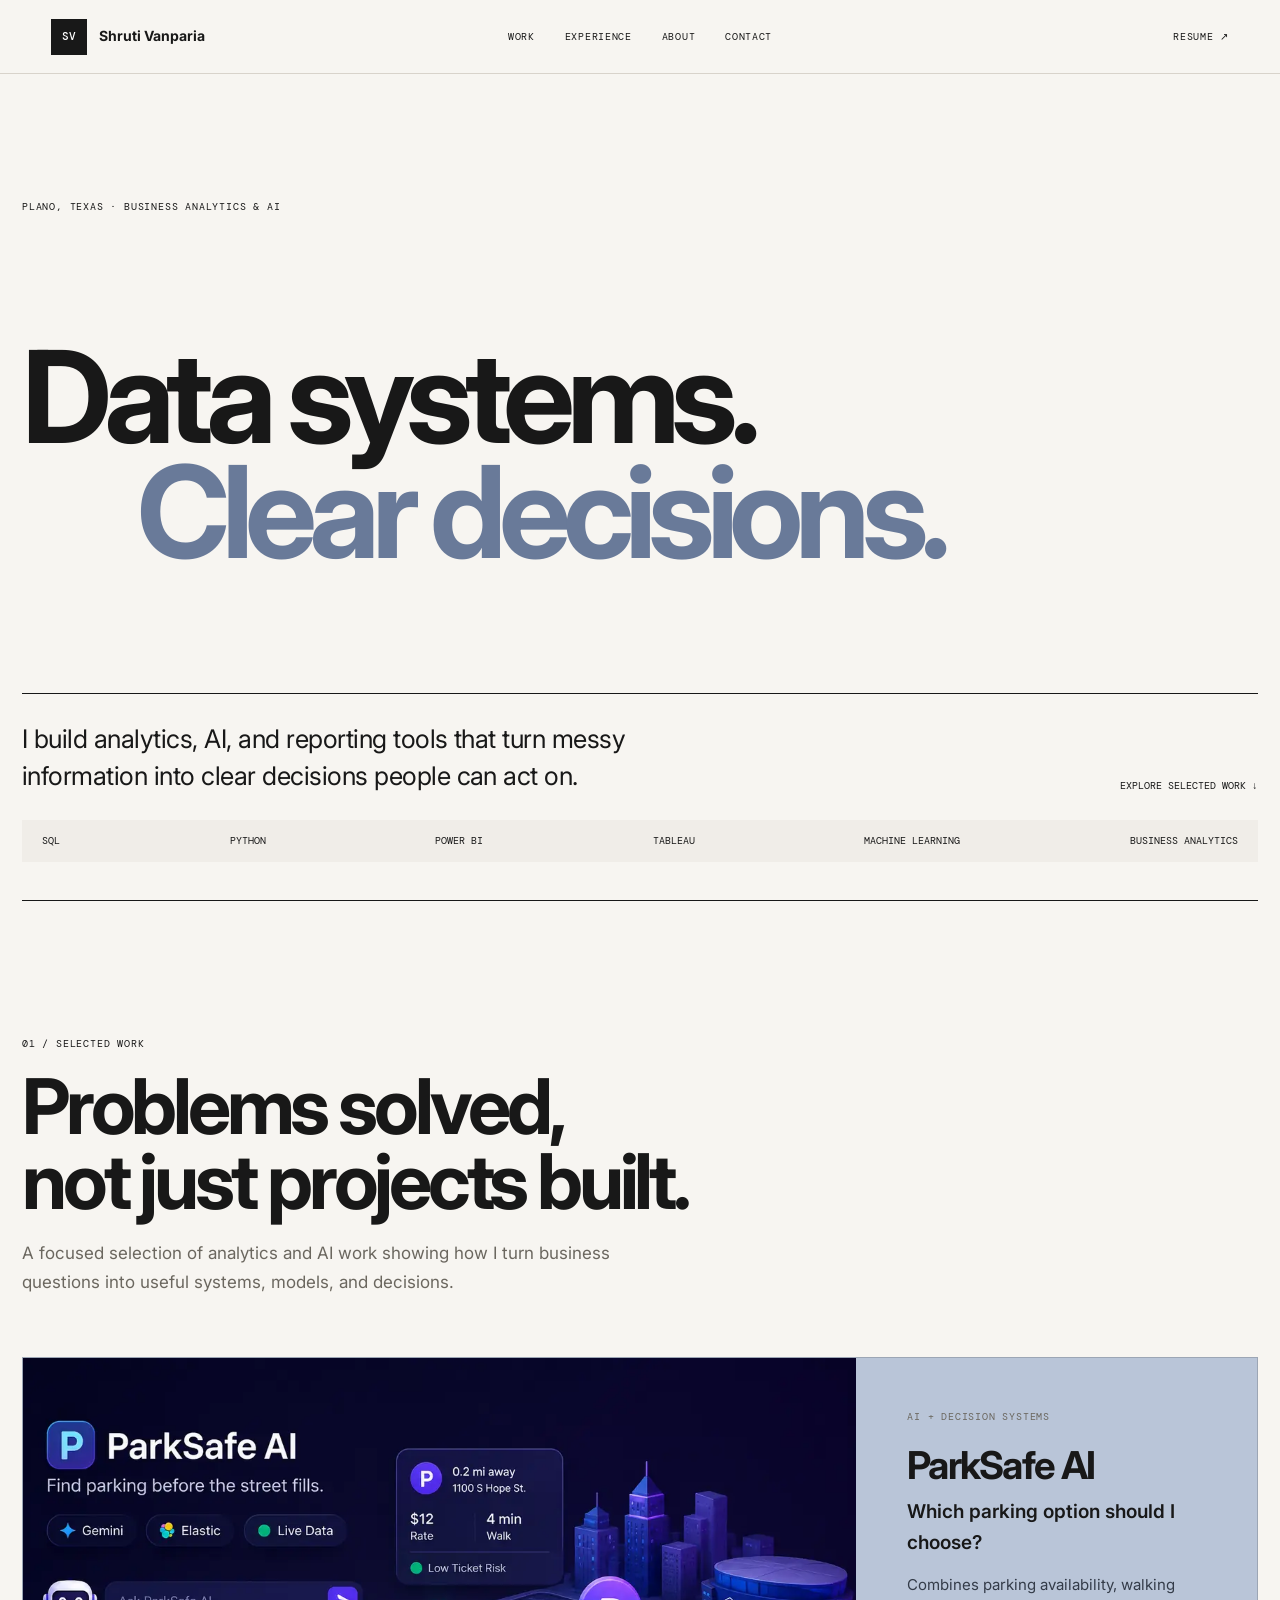
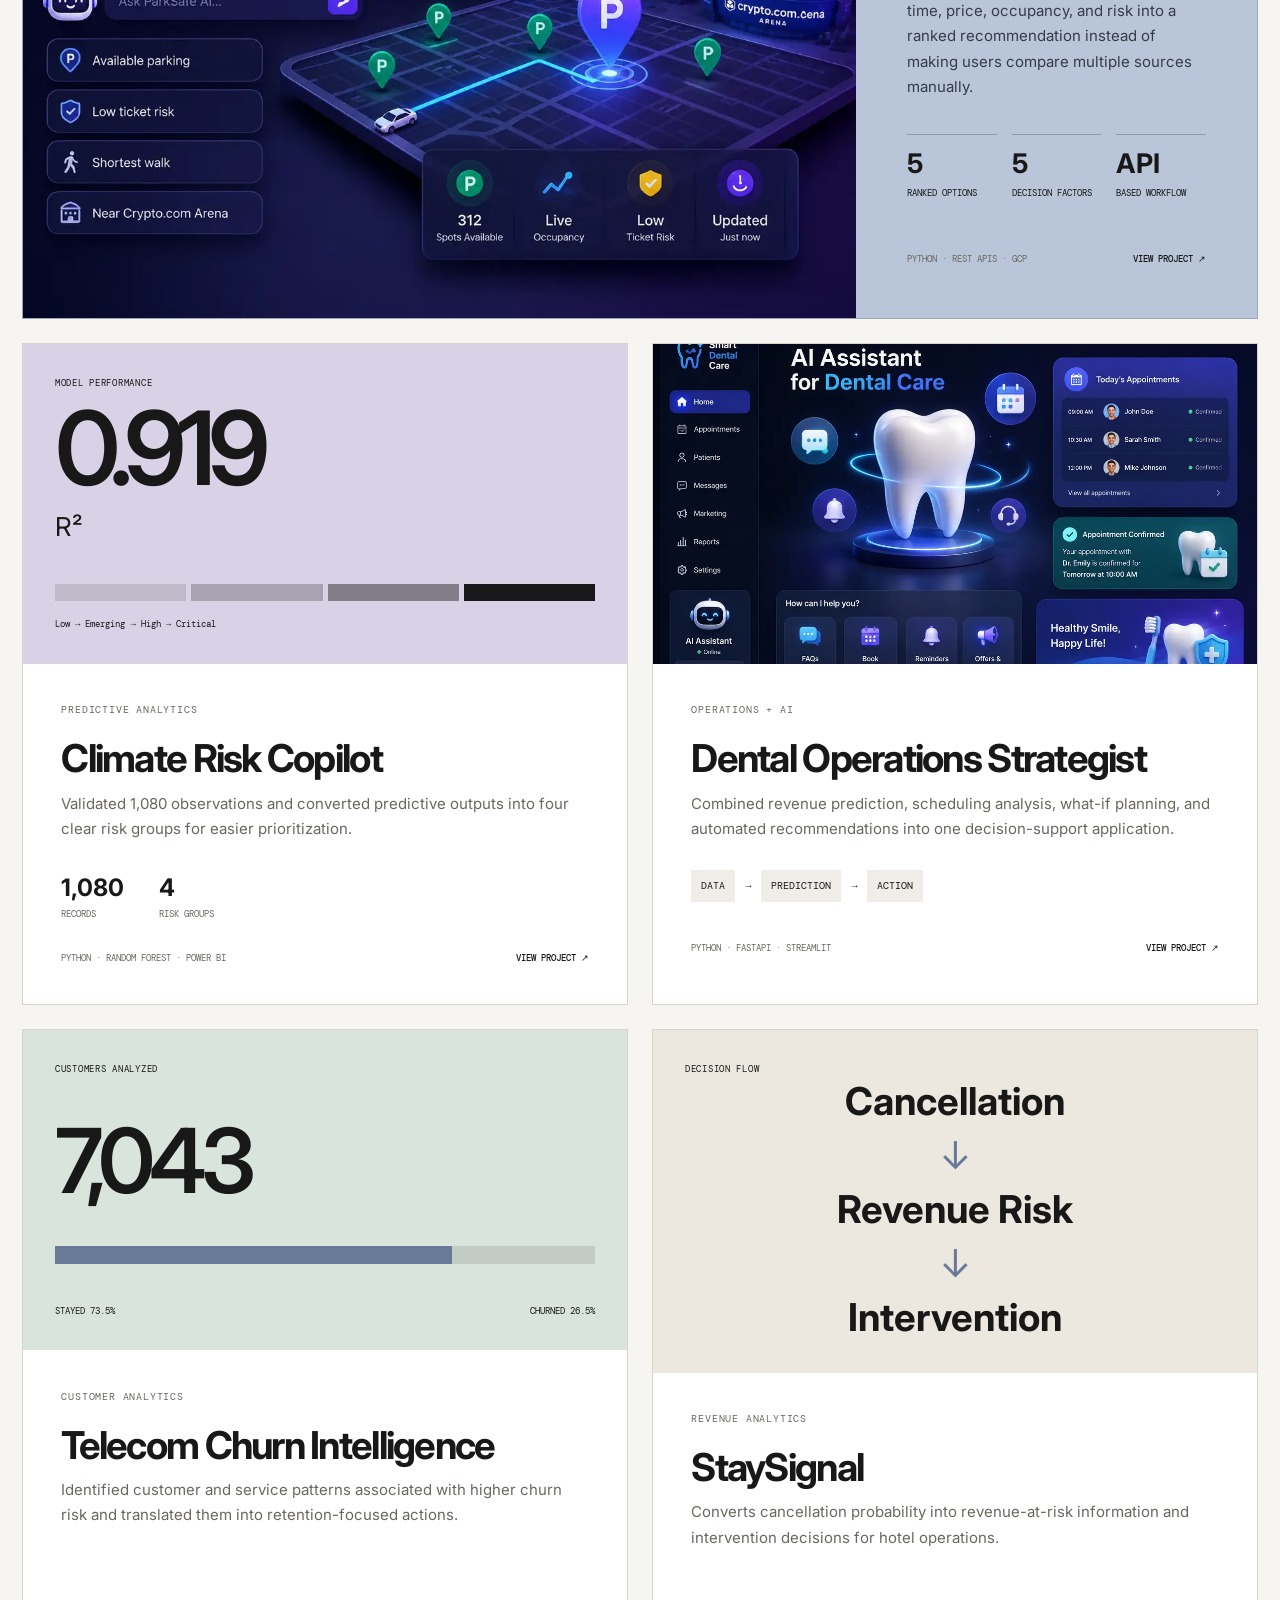
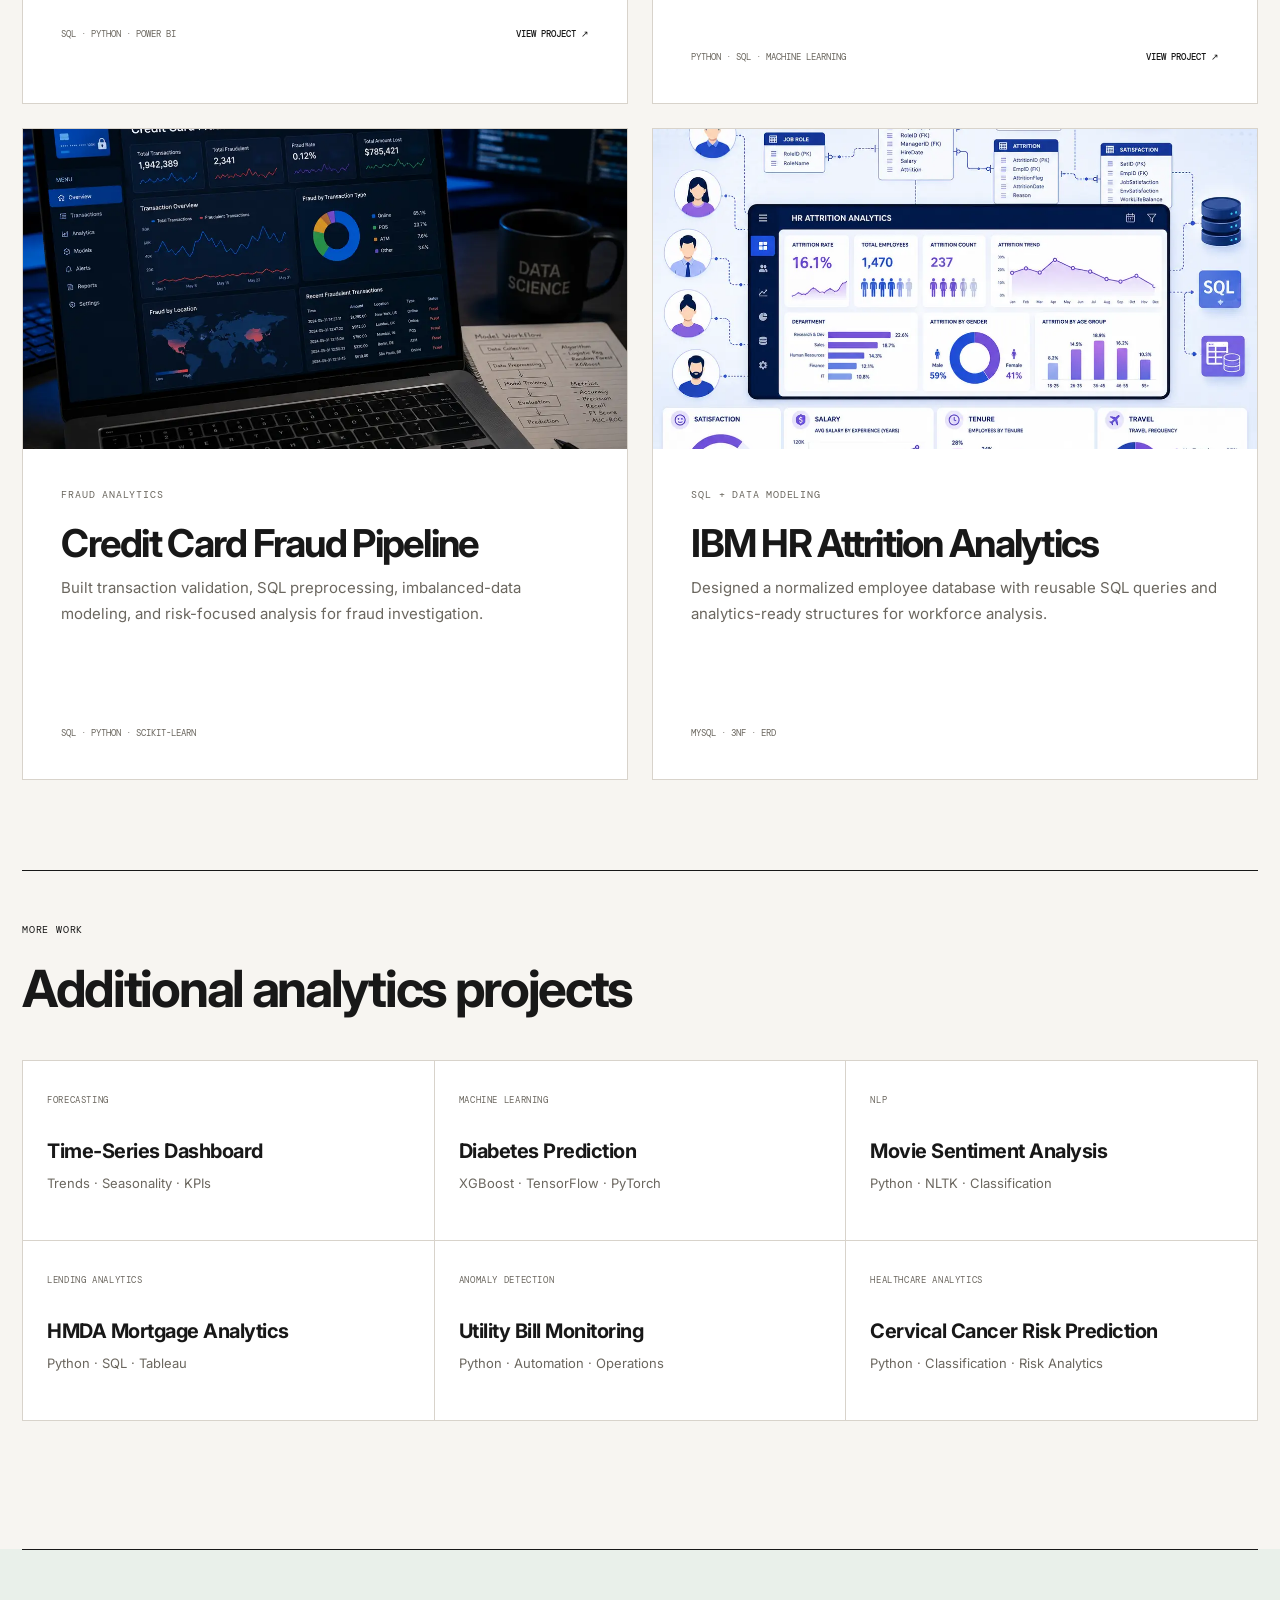
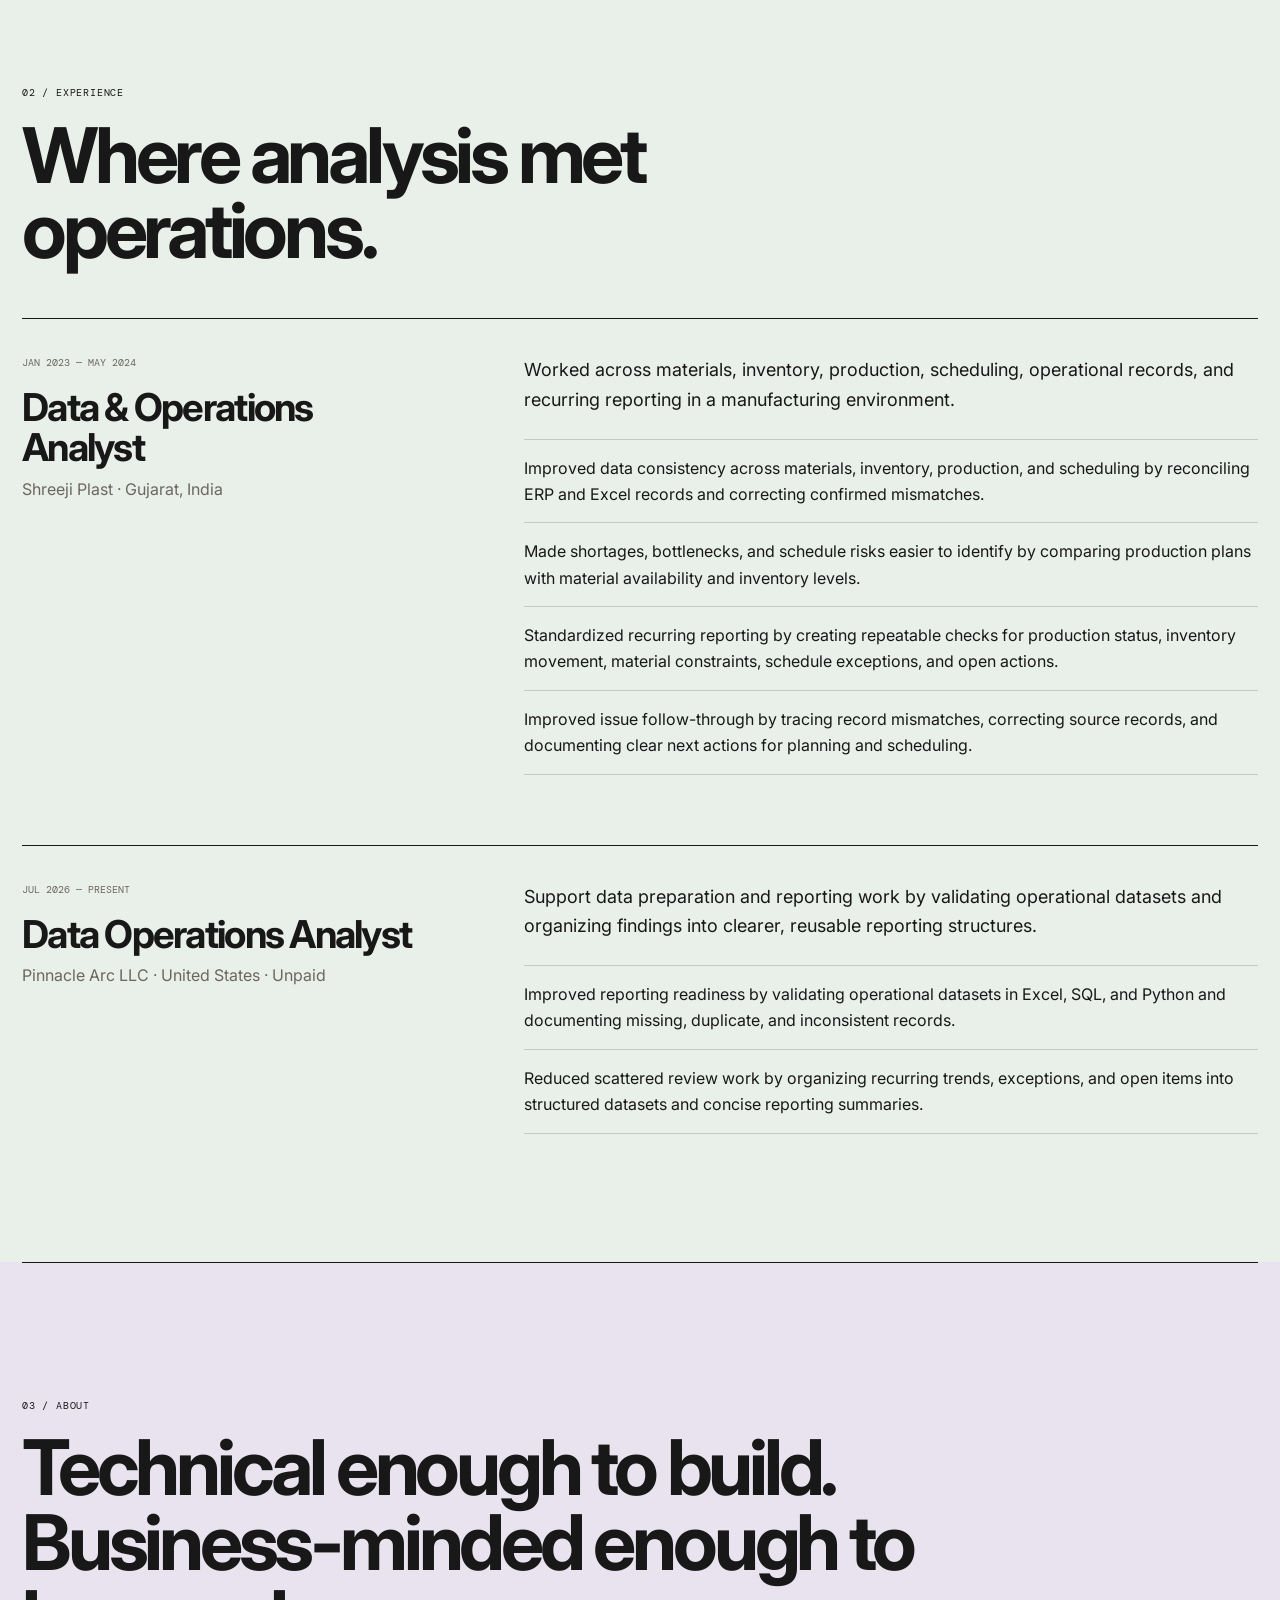
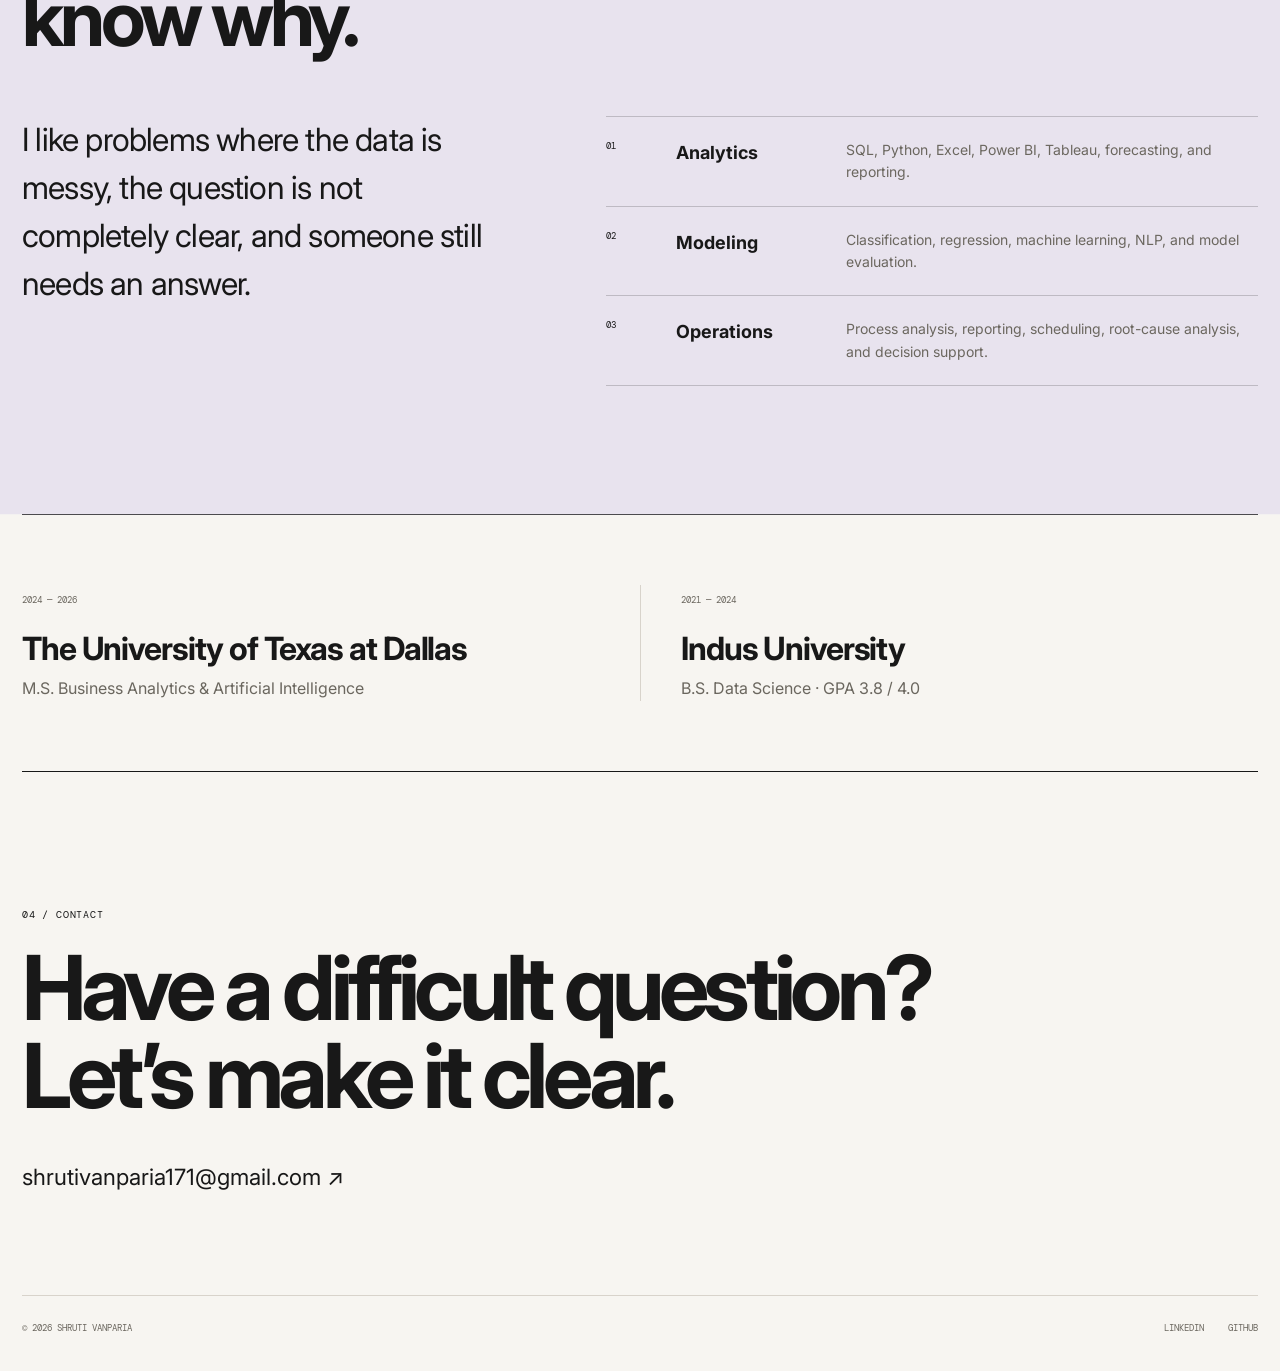
==== index.html @ 3dbbe5d4 "Refactor experience section for Pinnacle Arc Updated job title and added unpaid status for the Data " ====
<!doctype html>
<html lang="en">
<head>
  <meta charset="utf-8">
  <meta name="viewport" content="width=device-width, initial-scale=1">

  <title>Shruti Vanparia — Data Portfolio</title>

  <meta
    name="description"
    content="Shruti Vanparia builds practical analytics, AI, reporting, and operations solutions that turn complex data into clear decisions."
  >

  <link rel="preconnect" href="https://fonts.googleapis.com">
  <link rel="preconnect" href="https://fonts.gstatic.com" crossorigin>

  <link
    href="https://fonts.googleapis.com/css2?family=DM+Mono:wght@400;500&family=Inter:wght@400;500;600;700;800&display=swap"
    rel="stylesheet"
  >

  <link rel="stylesheet" href="styles.css">
</head>

<body>

<header class="header">

  <a class="brand" href="#top">
    <span>SV</span>
    Shruti Vanparia
  </a>

  <nav>
    <a href="#work">Work</a>
    <a href="#experience">Experience</a>
    <a href="#about">About</a>
    <a href="#contact">Contact</a>
  </nav>

  <a
    class="resume-button"
    href="resu.pdf"
    target="_blank"
    rel="noopener"
  >
    Resume ↗
  </a>

</header>


<main id="top">


  <!-- HERO -->

  <section class="hero">

    <div class="hero-label">
      Plano, Texas · Business Analytics & AI
    </div>

    <h1>
      Data systems.<br>
      <span>Clear decisions.</span>
    </h1>

    <div class="hero-bottom">

      <p>
        I build analytics, AI, and reporting tools that turn
        messy information into clear decisions people can act on.
      </p>

      <a href="#work" class="text-link">
        Explore selected work ↓
      </a>

    </div>

    <div class="skills-strip">
      <span>SQL</span>
      <span>Python</span>
      <span>Power BI</span>
      <span>Tableau</span>
      <span>Machine Learning</span>
      <span>Business Analytics</span>
    </div>

  </section>


  <!-- SELECTED WORK -->

  <section class="section" id="work">

    <div class="section-heading">

      <span class="eyebrow">
        01 / Selected Work
      </span>

      <h2>
        Problems solved,<br>
        not just projects built.
      </h2>

      <p>
        A focused selection of analytics and AI work showing
        how I turn business questions into useful systems,
        models, and decisions.
      </p>

    </div>


    <!-- PARKSAFE -->

    <div class="featured-project">

      <div class="featured-image">
        <img
          src="project-parksafe-ai.webp"
          alt="ParkSafe parking recommendation interface"
        >
      </div>

      <div class="featured-content">

        <span class="project-type">
          AI + Decision Systems
        </span>

        <h3>
          ParkSafe AI
        </h3>

        <p class="project-question">
          Which parking option should I choose?
        </p>

        <p class="project-description">
          Combines parking availability, walking time, price,
          occupancy, and risk into a ranked recommendation instead
          of making users compare multiple sources manually.
        </p>

        <div class="metric-row">

          <div>
            <strong>5</strong>
            <span>ranked options</span>
          </div>

          <div>
            <strong>5</strong>
            <span>decision factors</span>
          </div>

          <div>
            <strong>API</strong>
            <span>based workflow</span>
          </div>

        </div>

        <div class="project-footer">

          <span>
            Python · REST APIs · GCP
          </span>

          <a
            href="https://github.com/ShrutiVan17/parsafe"
            target="_blank"
            rel="noopener"
          >
            View project ↗
          </a>

        </div>

      </div>

    </div>


    <!-- MAIN PROJECT GRID -->

    <div class="project-grid">


      <!-- CLIMATE -->

      <article class="project-card">

        <div class="metric-visual">

          <span>
            MODEL PERFORMANCE
          </span>

          <strong>
            0.919
          </strong>

          <small>
            R²
          </small>

          <div class="risk-bar">
            <i></i>
            <i></i>
            <i></i>
            <i></i>
          </div>

          <p>
            Low → Emerging → High → Critical
          </p>

        </div>

        <div class="card-content">

          <span class="project-type">
            Predictive Analytics
          </span>

          <h3>
            Climate Risk Copilot
          </h3>

          <p>
            Validated 1,080 observations and converted predictive
            outputs into four clear risk groups for easier prioritization.
          </p>

          <div class="mini-stats">

            <span>
              <strong>1,080</strong>
              records
            </span>

            <span>
              <strong>4</strong>
              risk groups
            </span>

          </div>

          <div class="project-footer">

            <span>
              Python · Random Forest · Power BI
            </span>

            <a
              href="https://github.com/ShrutiVan17/climate-risk"
              target="_blank"
              rel="noopener"
            >
              View project ↗
            </a>

          </div>

        </div>

      </article>


      <!-- DENTAL -->

      <article class="project-card">

        <div class="project-image">

          <img
            src="project-dental-ai-real.webp"
            alt="Dental Office Growth Strategist interface"
          >

        </div>

        <div class="card-content">

          <span class="project-type">
            Operations + AI
          </span>

          <h3>
            Dental Operations Strategist
          </h3>

          <p>
            Combined revenue prediction, scheduling analysis,
            what-if planning, and automated recommendations
            into one decision-support application.
          </p>

          <div class="flow">

            <span>Data</span>
            <b>→</b>
            <span>Prediction</span>
            <b>→</b>
            <span>Action</span>

          </div>

          <div class="project-footer">

            <span>
              Python · FastAPI · Streamlit
            </span>

            <a
              href="https://github.com/ShrutiVan17/dental-operations-app"
              target="_blank"
              rel="noopener"
            >
              View project ↗
            </a>

          </div>

        </div>

      </article>


      <!-- TELECOM -->

      <article class="project-card">

        <div class="simple-visual telecom-visual">

          <span>
            CUSTOMERS ANALYZED
          </span>

          <strong>
            7,043
          </strong>

          <div class="bar">
            <div style="width:73.5%"></div>
          </div>

          <div class="bar-labels">

            <span>
              Stayed 73.5%
            </span>

            <span>
              Churned 26.5%
            </span>

          </div>

        </div>

        <div class="card-content">

          <span class="project-type">
            Customer Analytics
          </span>

          <h3>
            Telecom Churn Intelligence
          </h3>

          <p>
            Identified customer and service patterns associated
            with higher churn risk and translated them into
            retention-focused actions.
          </p>

          <div class="project-footer">

            <span>
              SQL · Python · Power BI
            </span>

            <a
              href="https://github.com/ShrutiVan17/telecom"
              target="_blank"
              rel="noopener"
            >
              View project ↗
            </a>

          </div>

        </div>

      </article>


      <!-- STAYSIGNAL -->

      <article class="project-card">

        <div class="simple-visual staysignal-visual">

          <span>
            DECISION FLOW
          </span>

          <div class="decision-flow">

            <b>Cancellation</b>
            <em>↓</em>
            <b>Revenue Risk</b>
            <em>↓</em>
            <b>Intervention</b>

          </div>

        </div>

        <div class="card-content">

          <span class="project-type">
            Revenue Analytics
          </span>

          <h3>
            StaySignal
          </h3>

          <p>
            Converts cancellation probability into revenue-at-risk
            information and intervention decisions for hotel operations.
          </p>

          <div class="project-footer">

            <span>
              Python · SQL · Machine Learning
            </span>

            <a
              href="https://github.com/ShrutiVan17/staysignal_hotel"
              target="_blank"
              rel="noopener"
            >
              View project ↗
            </a>

          </div>

        </div>

      </article>


      <!-- CREDIT FRAUD -->

      <article class="project-card">

        <div class="project-image">

          <img
            src="project-credit-fraud-dashboard.webp"
            alt="Credit card fraud analytics dashboard"
          >

        </div>

        <div class="card-content">

          <span class="project-type">
            Fraud Analytics
          </span>

          <h3>
            Credit Card Fraud Pipeline
          </h3>

          <p>
            Built transaction validation, SQL preprocessing,
            imbalanced-data modeling, and risk-focused analysis
            for fraud investigation.
          </p>

          <div class="project-footer">

            <span>
              SQL · Python · scikit-learn
            </span>

          </div>

        </div>

      </article>


      <!-- IBM HR -->

      <article class="project-card">

        <div class="project-image">

          <img
            src="project-hr-attrition.webp"
            alt="IBM HR attrition analytics dashboard"
          >

        </div>

        <div class="card-content">

          <span class="project-type">
            SQL + Data Modeling
          </span>

          <h3>
            IBM HR Attrition Analytics
          </h3>

          <p>
            Designed a normalized employee database with reusable
            SQL queries and analytics-ready structures for workforce analysis.
          </p>

          <div class="project-footer">

            <span>
              MySQL · 3NF · ERD
            </span>

          </div>

        </div>

      </article>

    </div>


    <!-- MORE WORK -->

    <div class="more-work">

      <div class="more-work-heading">

        <span class="eyebrow">
          More Work
        </span>

        <h3>
          Additional analytics projects
        </h3>

      </div>


      <div class="small-projects">

        <article>
          <span>Forecasting</span>
          <h4>Time-Series Dashboard</h4>
          <p>Trends · Seasonality · KPIs</p>
        </article>

        <article>
          <span>Machine Learning</span>
          <h4>Diabetes Prediction</h4>
          <p>XGBoost · TensorFlow · PyTorch</p>
        </article>

        <article>
          <span>NLP</span>
          <h4>Movie Sentiment Analysis</h4>
          <p>Python · NLTK · Classification</p>
        </article>

        <article>
          <span>Lending Analytics</span>
          <h4>HMDA Mortgage Analytics</h4>
          <p>Python · SQL · Tableau</p>
        </article>

        <article>
          <span>Anomaly Detection</span>
          <h4>Utility Bill Monitoring</h4>
          <p>Python · Automation · Operations</p>
        </article>

        <article>
          <span>Healthcare Analytics</span>
          <h4>Cervical Cancer Risk Prediction</h4>
          <p>Python · Classification · Risk Analytics</p>
        </article>

      </div>

    </div>

  </section>


  <!-- EXPERIENCE -->

  <section
    class="section experience"
    id="experience"
    aria-labelledby="experienceTitle"
  >

    <div class="experience-heading">

      <span class="eyebrow">
        02 / Experience
      </span>

      <h2 id="experienceTitle">
        Where analysis met operations.
      </h2>

    </div>


    <!-- SHREEJI PLAST -->

    <article class="experience-row">

      <div class="experience-meta">

        <span>
          Jan 2023 — May 2024
        </span>

        <h3>
          Data & Operations Analyst
        </h3>

        <p>
          Shreeji Plast · Gujarat, India
        </p>

      </div>

      <div class="experience-details">

        <p class="experience-summary">
          Worked across materials, inventory, production,
          scheduling, operational records, and recurring reporting
          in a manufacturing environment.
        </p>

        <ul>

          <li>
            Improved data consistency across materials, inventory,
            production, and scheduling by reconciling ERP and Excel
            records and correcting confirmed mismatches.
          </li>

          <li>
            Made shortages, bottlenecks, and schedule risks easier
            to identify by comparing production plans with material
            availability and inventory levels.
          </li>

          <li>
            Standardized recurring reporting by creating repeatable
            checks for production status, inventory movement,
            material constraints, schedule exceptions, and open actions.
          </li>

          <li>
            Improved issue follow-through by tracing record mismatches,
            correcting source records, and documenting clear next actions
            for planning and scheduling.
          </li>

        </ul>

      </div>

    </article>


<!-- PINNACLE ARC -->

<article class="experience-row">

  <div class="experience-meta">

    <span>
      Jul 2026 — Present
    </span>

    <h3>
      Data Operations Analyst
    </h3>

    <p>
      Pinnacle Arc LLC · United States · Unpaid
    </p>

  </div>

  <div class="experience-details">

    <p class="experience-summary">
      Support data preparation and reporting work by validating
      operational datasets and organizing findings into clearer,
      reusable reporting structures.
    </p>

    <ul>

      <li>
        Improved reporting readiness by validating operational
        datasets in Excel, SQL, and Python and documenting
        missing, duplicate, and inconsistent records.
      </li>

      <li>
        Reduced scattered review work by organizing recurring
        trends, exceptions, and open items into structured datasets
        and concise reporting summaries.
      </li>

    </ul>

  </div>

</article>

</section>


  <!-- ABOUT -->

  <section
    class="section about-section"
    id="about"
  >

    <div class="section-heading">

      <span class="eyebrow">
        03 / About
      </span>

      <h2>
        Technical enough to build.<br>
        Business-minded enough to know why.
      </h2>

    </div>


    <div class="about-grid">

      <p>
        I like problems where the data is messy,
        the question is not completely clear,
        and someone still needs an answer.
      </p>


      <div class="capabilities">

        <div>

          <span>
            01
          </span>

          <h3>
            Analytics
          </h3>

          <p>
            SQL, Python, Excel, Power BI,
            Tableau, forecasting, and reporting.
          </p>

        </div>


        <div>

          <span>
            02
          </span>

          <h3>
            Modeling
          </h3>

          <p>
            Classification, regression,
            machine learning, NLP, and model evaluation.
          </p>

        </div>


        <div>

          <span>
            03
          </span>

          <h3>
            Operations
          </h3>

          <p>
            Process analysis, reporting,
            scheduling, root-cause analysis,
            and decision support.
          </p>

        </div>

      </div>

    </div>

  </section>


  <!-- EDUCATION -->

  <section class="education-section">

    <div>

      <span>
        2024 — 2026
      </span>

      <h3>
        The University of Texas at Dallas
      </h3>

      <p>
        M.S. Business Analytics & Artificial Intelligence
      </p>

    </div>


    <div>

      <span>
        2021 — 2024
      </span>

      <h3>
        Indus University
      </h3>

      <p>
        B.S. Data Science · GPA 3.8 / 4.0
      </p>

    </div>

  </section>


  <!-- CONTACT -->

  <section
    class="contact-section"
    id="contact"
  >

    <span class="eyebrow">
      04 / Contact
    </span>

    <h2>
      Have a difficult question?<br>
      Let’s make it clear.
    </h2>

    <a
      href="mailto:shrutivanparia171@gmail.com"
      class="contact-email"
    >
      shrutivanparia171@gmail.com ↗
    </a>


    <footer>

      <span>
        © <span id="year">2026</span> Shruti Vanparia
      </span>

      <div>

        <a
          href="https://www.linkedin.com/in/shruti-17s/"
          target="_blank"
          rel="noopener"
        >
          LinkedIn
        </a>

        <a
          href="https://github.com/ShrutiVan17"
          target="_blank"
          rel="noopener"
        >
          GitHub
        </a>

      </div>

    </footer>

  </section>

</main>


<script src="script.js"></script>

</body>
</html>
---- styles.css ----
:root {
  --bg: #f7f5f1;
  --surface: #ffffff;
  --ink: #181818;
  --muted: #6b675f;
  --line: #d8d3cb;

  --blue: #b9c5d8;
  --blue-dark: #697a99;
  --lilac: #d9d1e5;
  --mint: #d9e4dc;
  --sand: #ece7df;
  --soft: #f0ede8;

  --max: 1280px;
}


/* RESET */

* {
  box-sizing: border-box;
}

html {
  scroll-behavior: smooth;
}

body {
  margin: 0;
  color: var(--ink);
  background: var(--bg);
  font-family: "Inter", Arial, sans-serif;
  font-size: 16px;
  line-height: 1.6;
  -webkit-font-smoothing: antialiased;
}

a {
  color: inherit;
  text-decoration: none;
}

img {
  width: 100%;
  display: block;
}

button,
input,
textarea {
  font: inherit;
}


/* HEADER */

.header {
  position: sticky;
  top: 0;
  z-index: 100;

  height: 74px;
  padding: 0 clamp(20px, 4vw, 60px);

  display: grid;
  grid-template-columns: 1fr auto 1fr;
  align-items: center;

  background: rgba(247, 245, 241, 0.94);
  border-bottom: 1px solid var(--line);

  backdrop-filter: blur(16px);
}

.header.is-scrolled {
  box-shadow: 0 8px 24px rgba(0, 0, 0, 0.05);
}

.brand {
  justify-self: start;

  display: flex;
  align-items: center;
  gap: 12px;

  font-size: 14px;
  font-weight: 700;
}

.brand span {
  width: 36px;
  height: 36px;

  display: grid;
  place-items: center;

  background: var(--ink);
  color: white;

  font-family: "DM Mono", monospace;
  font-size: 11px;
  font-weight: 500;
}

.header nav {
  display: flex;
  align-items: center;
  gap: 30px;
}

.header nav a,
.resume-button {
  position: relative;

  font-family: "DM Mono", monospace;
  font-size: 10px;
  text-transform: uppercase;
  letter-spacing: 0.07em;
}

.header nav a::after,
.resume-button::after,
.project-footer a::after,
.contact-email::after {
  content: "";

  position: absolute;
  left: 0;
  right: 100%;
  bottom: -4px;

  height: 1px;
  background: currentColor;

  transition: right 0.2s ease;
}

.header nav a:hover::after,
.resume-button:hover::after,
.project-footer a:hover::after,
.contact-email:hover::after {
  right: 0;
}

.resume-button {
  justify-self: end;
}


/* HERO */

.hero {
  width: min(calc(100% - 44px), var(--max));
  min-height: calc(100vh - 74px);
  margin: 0 auto;

  padding: clamp(70px, 10vw, 125px) 0 38px;

  display: flex;
  flex-direction: column;
}

.hero-label,
.eyebrow,
.project-type {
  font-family: "DM Mono", monospace;
  font-size: 10px;
  text-transform: uppercase;
  letter-spacing: 0.08em;
}

.hero h1 {
  margin: auto 0;

  font-size: clamp(4.4rem, 10vw, 9.7rem);
  font-weight: 700;
  line-height: 0.9;
  letter-spacing: -0.065em;
}

.hero h1 span {
  display: block;
  margin-left: 9vw;

  color: var(--blue-dark);
}

.hero-bottom {
  padding: 26px 0;

  display: flex;
  justify-content: space-between;
  align-items: end;
  gap: 50px;

  border-top: 1px solid var(--ink);
}

.hero-bottom p {
  max-width: 720px;
  margin: 0;

  font-size: clamp(1.15rem, 2vw, 1.65rem);
  line-height: 1.45;
  letter-spacing: -0.02em;
}

.text-link {
  flex: 0 0 auto;

  font-family: "DM Mono", monospace;
  font-size: 10px;
  text-transform: uppercase;
}

.skills-strip {
  padding: 13px 20px;

  display: flex;
  justify-content: space-between;
  gap: 25px;

  overflow: hidden;

  background: var(--soft);

  font-family: "DM Mono", monospace;
  font-size: 10px;
  text-transform: uppercase;
  white-space: nowrap;
}


/* GENERAL SECTIONS */

.section {
  width: min(calc(100% - 44px), var(--max));
  margin: 0 auto;

  padding: clamp(90px, 10vw, 150px) 0;

  border-top: 1px solid var(--ink);
}

.section-heading {
  margin-bottom: 60px;
}

.section-heading h2,
.experience-heading h2 {
  max-width: 950px;
  margin: 14px 0 20px;

  font-size: clamp(3rem, 6vw, 5.8rem);
  font-weight: 700;
  line-height: 0.98;
  letter-spacing: -0.055em;
}

.section-heading > p {
  max-width: 650px;
  margin: 0;

  color: var(--muted);

  font-size: 17px;
  line-height: 1.7;
}


/* FEATURED PARKSAFE */

.featured-project {
  margin-bottom: 24px;

  display: grid;
  grid-template-columns: 1.35fr 0.65fr;

  min-height: 560px;

  overflow: hidden;

  background: var(--blue);
  border: 1px solid rgba(24, 24, 24, 0.18);
}

.featured-image {
  min-height: 560px;
  overflow: hidden;
}

.featured-image img {
  width: 100%;
  height: 100%;
  object-fit: cover;

  transition: transform 0.5s ease;
}

.featured-project:hover .featured-image img {
  transform: scale(1.02);
}

.featured-content {
  padding: clamp(32px, 4vw, 54px);

  display: flex;
  flex-direction: column;
}

.featured-content h3,
.card-content h3 {
  margin: 20px 0 12px;

  font-size: clamp(2rem, 3vw, 3.5rem);
  font-weight: 700;
  line-height: 1.05;
  letter-spacing: -0.045em;
}

.project-question {
  margin: 0 0 14px;

  font-size: 19px;
  font-weight: 600;
}

.project-description {
  margin: 0;

  color: #343c49;

  font-size: 15px;
  line-height: 1.7;
}

.metric-row {
  margin-top: 34px;

  display: grid;
  grid-template-columns: repeat(3, 1fr);
  gap: 15px;
}

.metric-row div {
  padding-top: 14px;

  border-top: 1px solid rgba(24, 24, 24, 0.25);
}

.metric-row strong {
  display: block;

  font-size: 27px;
  line-height: 1.1;
}

.metric-row span {
  font-family: "DM Mono", monospace;
  font-size: 9px;
  text-transform: uppercase;
}


/* PROJECT GRID */

.project-grid {
  display: grid;
  grid-template-columns: repeat(2, minmax(0, 1fr));
  gap: 24px;
}

.project-card {
  overflow: hidden;

  background: var(--surface);
  border: 1px solid var(--line);

  transition:
    transform 0.22s ease,
    box-shadow 0.22s ease;
}

.project-card:hover {
  transform: translateY(-3px);

  box-shadow:
    0 12px 30px rgba(0, 0, 0, 0.06);
}


/* PROJECT IMAGE */

.project-image,
.simple-visual,
.metric-visual {
  min-height: 320px;
}

.project-image {
  overflow: hidden;

  background: var(--soft);
}

.project-image img {
  width: 100%;
  height: 320px;

  object-fit: cover;

  transition: transform 0.45s ease;
}

.project-card:hover .project-image img {
  transform: scale(1.025);
}


/* METRIC VISUAL */

.metric-visual,
.simple-visual {
  padding: 32px;

  display: flex;
  flex-direction: column;
  justify-content: space-between;
}

.metric-visual {
  background: var(--lilac);
}

.metric-visual > span,
.simple-visual > span {
  font-family: "DM Mono", monospace;
  font-size: 9px;
  text-transform: uppercase;
  letter-spacing: 0.08em;
}

.metric-visual > strong {
  font-size: clamp(5rem, 8vw, 8rem);
  font-weight: 600;
  line-height: 0.9;
  letter-spacing: -0.08em;
}

.metric-visual small {
  font-size: 26px;
}

.metric-visual p {
  margin: 5px 0 0;

  font-family: "DM Mono", monospace;
  font-size: 9px;
}


/* RISK GRAPH */

.risk-bar {
  margin-top: 24px;

  display: grid;
  grid-template-columns: repeat(4, 1fr);
  gap: 5px;
}

.risk-bar i {
  height: 17px;
}

.risk-bar i:nth-child(1) {
  background: rgba(24, 24, 24, 0.13);
}

.risk-bar i:nth-child(2) {
  background: rgba(24, 24, 24, 0.25);
}

.risk-bar i:nth-child(3) {
  background: rgba(24, 24, 24, 0.45);
}

.risk-bar i:nth-child(4) {
  background: var(--ink);
}


/* TELECOM */

.telecom-visual {
  background: var(--mint);
}

.simple-visual strong {
  font-size: clamp(4.8rem, 7vw, 7rem);
  font-weight: 600;
  line-height: 1;
  letter-spacing: -0.07em;
}

.bar {
  width: 100%;
  height: 18px;

  overflow: hidden;

  background: rgba(24, 24, 24, 0.12);
}

.bar div {
  height: 100%;

  background: var(--blue-dark);
}

.bar-labels {
  display: flex;
  justify-content: space-between;
  gap: 15px;

  font-family: "DM Mono", monospace;
  font-size: 9px;
  text-transform: uppercase;
}


/* STAYSIGNAL */

.staysignal-visual {
  background: var(--sand);
}

.decision-flow {
  margin: auto 0;

  display: grid;
  place-items: center;
  gap: 6px;

  text-align: center;

  font-size: clamp(1.5rem, 3vw, 2.6rem);
  line-height: 1.25;
}

.decision-flow em {
  color: var(--blue-dark);
  font-style: normal;
  font-weight: 400;
}


/* PROJECT CONTENT */

.card-content {
  min-height: 330px;
  padding: clamp(28px, 3vw, 40px);

  display: flex;
  flex-direction: column;
}

.card-content > p {
  max-width: 590px;
  margin: 0;

  color: var(--muted);

  font-size: 15px;
  line-height: 1.7;
}

.project-type {
  color: var(--muted);
}

.mini-stats {
  margin-top: 27px;

  display: flex;
  gap: 35px;
}

.mini-stats span {
  color: var(--muted);

  font-family: "DM Mono", monospace;
  font-size: 9px;
  text-transform: uppercase;
}

.mini-stats strong {
  display: block;

  color: var(--ink);

  font-family: "Inter", sans-serif;
  font-size: 24px;
}

.flow {
  margin-top: 28px;

  display: flex;
  align-items: center;
  flex-wrap: wrap;
  gap: 10px;

  font-family: "DM Mono", monospace;
  font-size: 10px;
  text-transform: uppercase;
}

.flow span {
  padding: 8px 10px;

  background: var(--soft);
}

.flow b {
  font-weight: 400;
}


/* PROJECT FOOTER */

.project-footer {
  margin-top: auto;
  padding-top: 30px;

  display: flex;
  justify-content: space-between;
  align-items: end;
  gap: 20px;

  font-family: "DM Mono", monospace;
  font-size: 9px;
  text-transform: uppercase;
}

.project-footer > span {
  color: var(--muted);
}

.project-footer a {
  position: relative;

  flex: 0 0 auto;

  font-weight: 500;
}


/* MORE WORK */

.more-work {
  margin-top: 90px;
  padding-top: 44px;

  border-top: 1px solid var(--ink);
}

.more-work-heading {
  margin-bottom: 30px;
}

.more-work-heading h3 {
  margin: 8px 0 0;

  font-size: clamp(2rem, 4vw, 3.8rem);
  letter-spacing: -0.045em;
}

.small-projects {
  display: grid;
  grid-template-columns: repeat(3, minmax(0, 1fr));

  border-top: 1px solid var(--line);
  border-left: 1px solid var(--line);
}

.small-projects article {
  min-height: 180px;
  padding: 24px;

  background: var(--surface);

  border-right: 1px solid var(--line);
  border-bottom: 1px solid var(--line);

  transition:
    background 0.2s ease,
    transform 0.2s ease;
}

.small-projects article:hover {
  background: var(--soft);
  transform: translateY(-2px);
}

.small-projects article > span {
  font-family: "DM Mono", monospace;
  font-size: 9px;
  text-transform: uppercase;
  letter-spacing: 0.07em;

  color: var(--muted);
}

.small-projects h4 {
  margin: 28px 0 10px;

  font-size: 20px;
  line-height: 1.2;
  letter-spacing: -0.025em;
}

.small-projects p {
  margin: 0;

  color: var(--muted);

  font-size: 13px;
}


/* EXPERIENCE */

.experience {
  position: relative;

  background: #e9f0ea;

  box-shadow: 0 0 0 100vmax #e9f0ea;
  clip-path: inset(0 -100vmax);
}

.experience-heading {
  margin-bottom: 50px;
}

.experience-row {
  display: grid;
  grid-template-columns: 0.72fr 1.28fr;
  gap: clamp(45px, 7vw, 95px);

  padding-top: 36px;

  border-top: 1px solid var(--ink);
}

.experience-row + .experience-row {
  margin-top: 70px;
}

.experience-meta > span {
  display: block;

  margin-bottom: 16px;

  color: var(--muted);

  font-family: "DM Mono", monospace;
  font-size: 10px;
  text-transform: uppercase;
}

.experience-meta h3 {
  margin: 0 0 9px;

  font-size: clamp(2rem, 3vw, 3rem);
  line-height: 1.05;
  letter-spacing: -0.045em;
}

.experience-meta p {
  margin: 0;

  color: var(--muted);
}

.experience-summary {
  max-width: 720px;
  margin: 0 0 24px;

  font-size: 18px;
  line-height: 1.65;
}

.experience-details ul {
  margin: 0;
  padding: 0;

  list-style: none;
}

.experience-details li {
  padding: 15px 0;

  border-top: 1px solid rgba(24, 24, 24, 0.18);

  line-height: 1.65;
}

.experience-details li:last-child {
  border-bottom: 1px solid rgba(24, 24, 24, 0.18);
}


/* ABOUT */

.about-section {
  background: #e8e3ee;

  box-shadow: 0 0 0 100vmax #e8e3ee;
  clip-path: inset(0 -100vmax);
}

.about-grid {
  display: grid;
  grid-template-columns: 0.85fr 1.15fr;
  gap: clamp(45px, 8vw, 110px);
}

.about-grid > p {
  margin: 0;

  max-width: 500px;

  font-size: clamp(1.4rem, 2.5vw, 2rem);
  line-height: 1.5;
  letter-spacing: -0.025em;
}

.capabilities {
  border-top: 1px solid rgba(24, 24, 24, 0.2);
}

.capabilities > div {
  padding: 22px 0;

  display: grid;
  grid-template-columns: 50px 150px 1fr;
  gap: 20px;
  align-items: start;

  border-bottom: 1px solid rgba(24, 24, 24, 0.2);
}

.capabilities span {
  font-family: "DM Mono", monospace;
  font-size: 9px;
}

.capabilities h3 {
  margin: 0;

  font-size: 18px;
}

.capabilities p {
  margin: 0;

  color: var(--muted);

  font-size: 14px;
}


/* EDUCATION */

.education-section {
  width: min(calc(100% - 44px), var(--max));
  margin: 0 auto;

  padding: 70px 0;

  display: grid;
  grid-template-columns: repeat(2, 1fr);

  border-top: 1px solid var(--ink);
}

.education-section > div {
  padding: 0 40px 0 0;
}

.education-section > div + div {
  padding-left: 40px;

  border-left: 1px solid var(--line);
}

.education-section span {
  color: var(--muted);

  font-family: "DM Mono", monospace;
  font-size: 9px;
  text-transform: uppercase;
}

.education-section h3 {
  margin: 20px 0 8px;

  font-size: clamp(1.5rem, 2.5vw, 2.4rem);
  line-height: 1.15;
  letter-spacing: -0.035em;
}

.education-section p {
  margin: 0;

  color: var(--muted);
}


/* CONTACT */

.contact-section {
  width: min(calc(100% - 44px), var(--max));
  margin: 0 auto;

  padding: clamp(90px, 10vw, 145px) 0 35px;

  border-top: 1px solid var(--ink);
}

.contact-section h2 {
  max-width: 980px;

  margin: 18px 0 40px;

  font-size: clamp(3.2rem, 7vw, 7rem);
  line-height: 0.98;
  letter-spacing: -0.06em;
}

.contact-email {
  position: relative;

  display: inline-block;

  font-size: clamp(1rem, 2vw, 1.4rem);
}

.contact-section footer {
  margin-top: 100px;
  padding-top: 25px;

  display: flex;
  justify-content: space-between;
  gap: 30px;

  border-top: 1px solid var(--line);

  color: var(--muted);

  font-family: "DM Mono", monospace;
  font-size: 9px;
  text-transform: uppercase;
}

.contact-section footer div {
  display: flex;
  gap: 24px;
}


/* ACCESSIBILITY */

a:focus-visible {
  outline: 2px solid var(--blue-dark);
  outline-offset: 5px;
}


/* RESPONSIVE */

@media (max-width: 1000px) {

  .featured-project {
    grid-template-columns: 1fr;
  }

  .featured-image {
    min-height: 430px;
  }

  .featured-content {
    min-height: 480px;
  }

  .project-grid {
    grid-template-columns: 1fr;
  }

  .small-projects {
    grid-template-columns: repeat(2, minmax(0, 1fr));
  }

  .experience-row {
    grid-template-columns: 1fr;
  }

  .about-grid {
    grid-template-columns: 1fr;
  }

}


@media (max-width: 760px) {

  body {
    font-size: 15px;
  }

  .header {
    height: auto;
    min-height: 68px;

    padding: 14px 20px;

    grid-template-columns: 1fr auto;
  }

  .header nav {
    display: none;
  }

  .resume-button {
    justify-self: end;
  }

  .hero,
  .section,
  .education-section,
  .contact-section {
    width: calc(100% - 30px);
  }

  .hero {
    min-height: auto;
    padding-top: 80px;
  }

  .hero h1 {
    margin: 90px 0;
  }

  .hero h1 span {
    margin-left: 0;
  }

  .hero-bottom {
    flex-direction: column;
    align-items: flex-start;
    gap: 25px;
  }

  .skills-strip {
    justify-content: flex-start;
    overflow-x: auto;
  }

  .metric-row {
    grid-template-columns: 1fr;
  }

  .featured-image {
    min-height: 300px;
  }

  .project-image,
  .metric-visual,
  .simple-visual {
    min-height: 270px;
  }

  .project-image img {
    height: 270px;
  }

  .small-projects {
    grid-template-columns: 1fr;
  }

  .capabilities > div {
    grid-template-columns: 35px 1fr;
  }

  .capabilities p {
    grid-column: 2;
  }

  .education-section {
    grid-template-columns: 1fr;
    gap: 35px;
  }

  .education-section > div {
    padding: 0;
  }

  .education-section > div + div {
    padding: 35px 0 0;
    border-left: 0;
    border-top: 1px solid var(--line);
  }

  .contact-section footer {
    flex-direction: column;
  }

}


/* REDUCED MOTION */

@media (prefers-reduced-motion: reduce) {

  *,
  *::before,
  *::after {
    scroll-behavior: auto !important;
    transition: none !important;
    animation: none !important;
  }

}
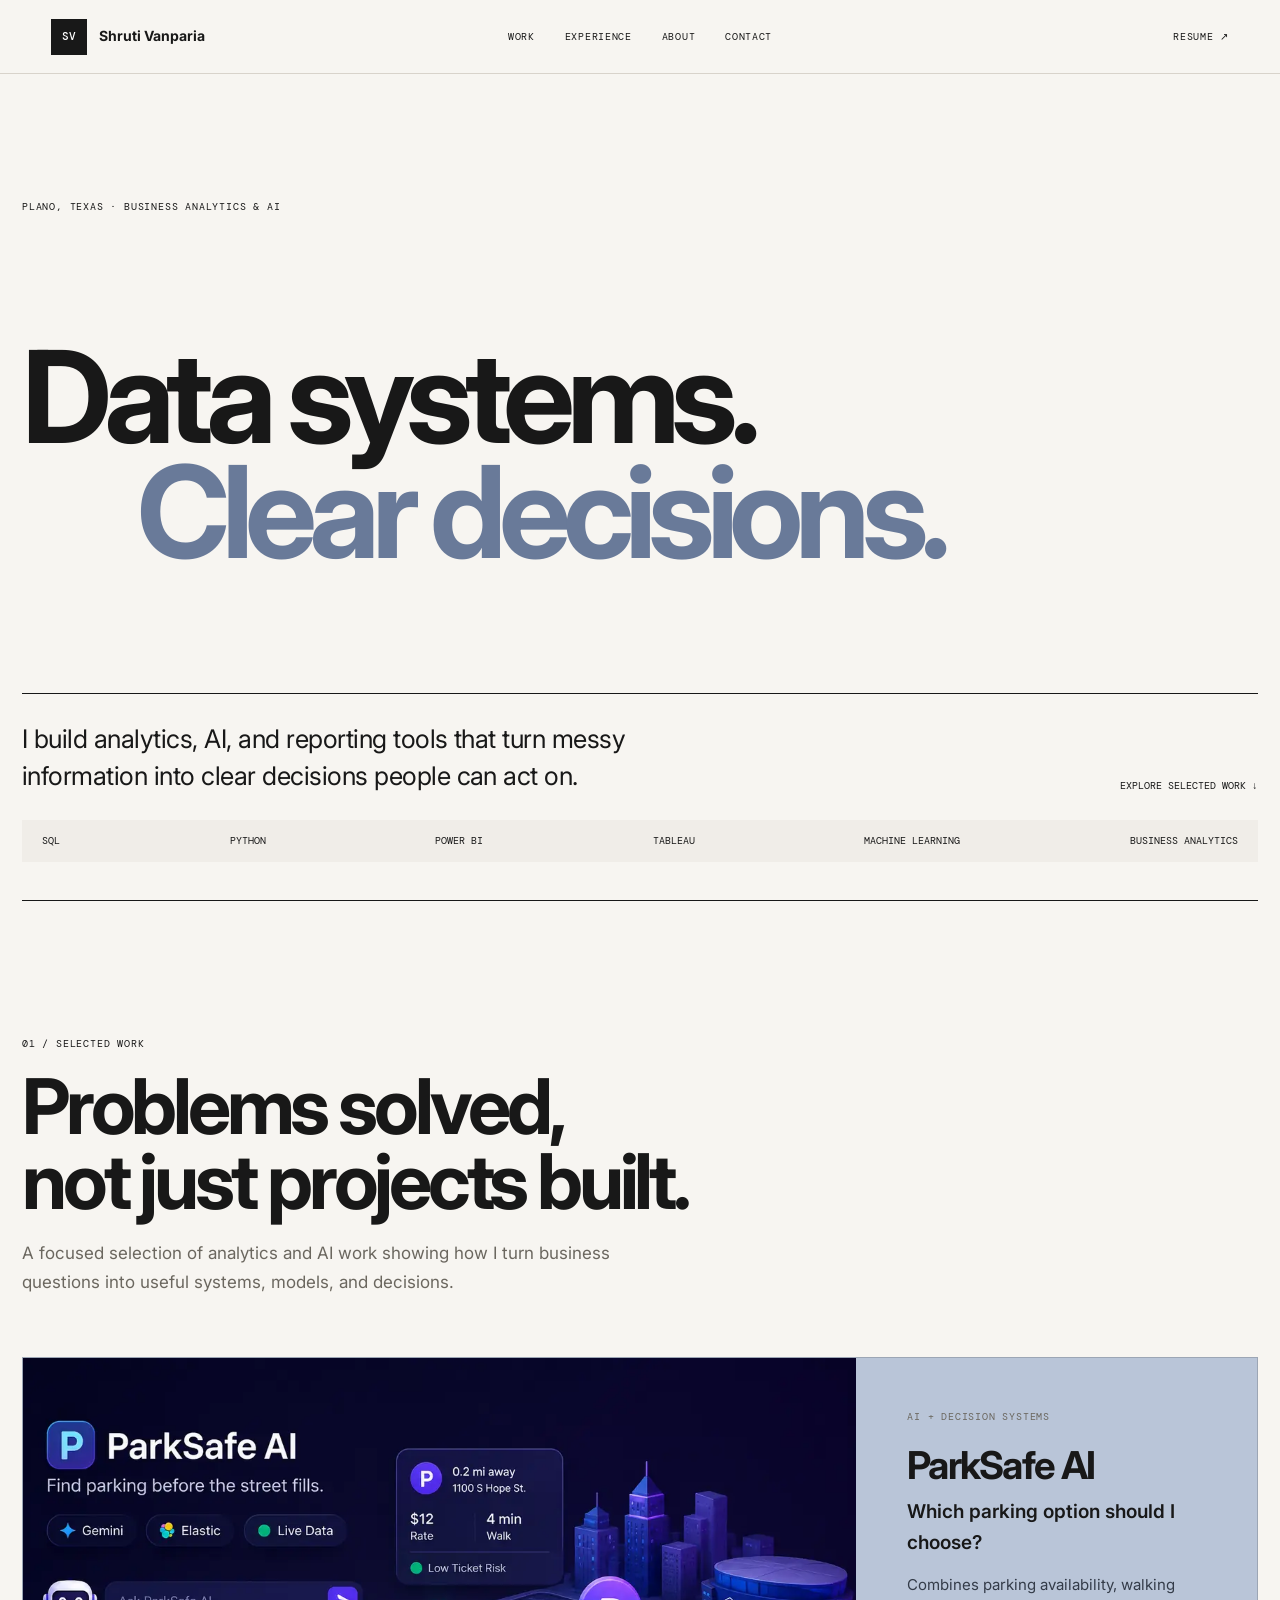
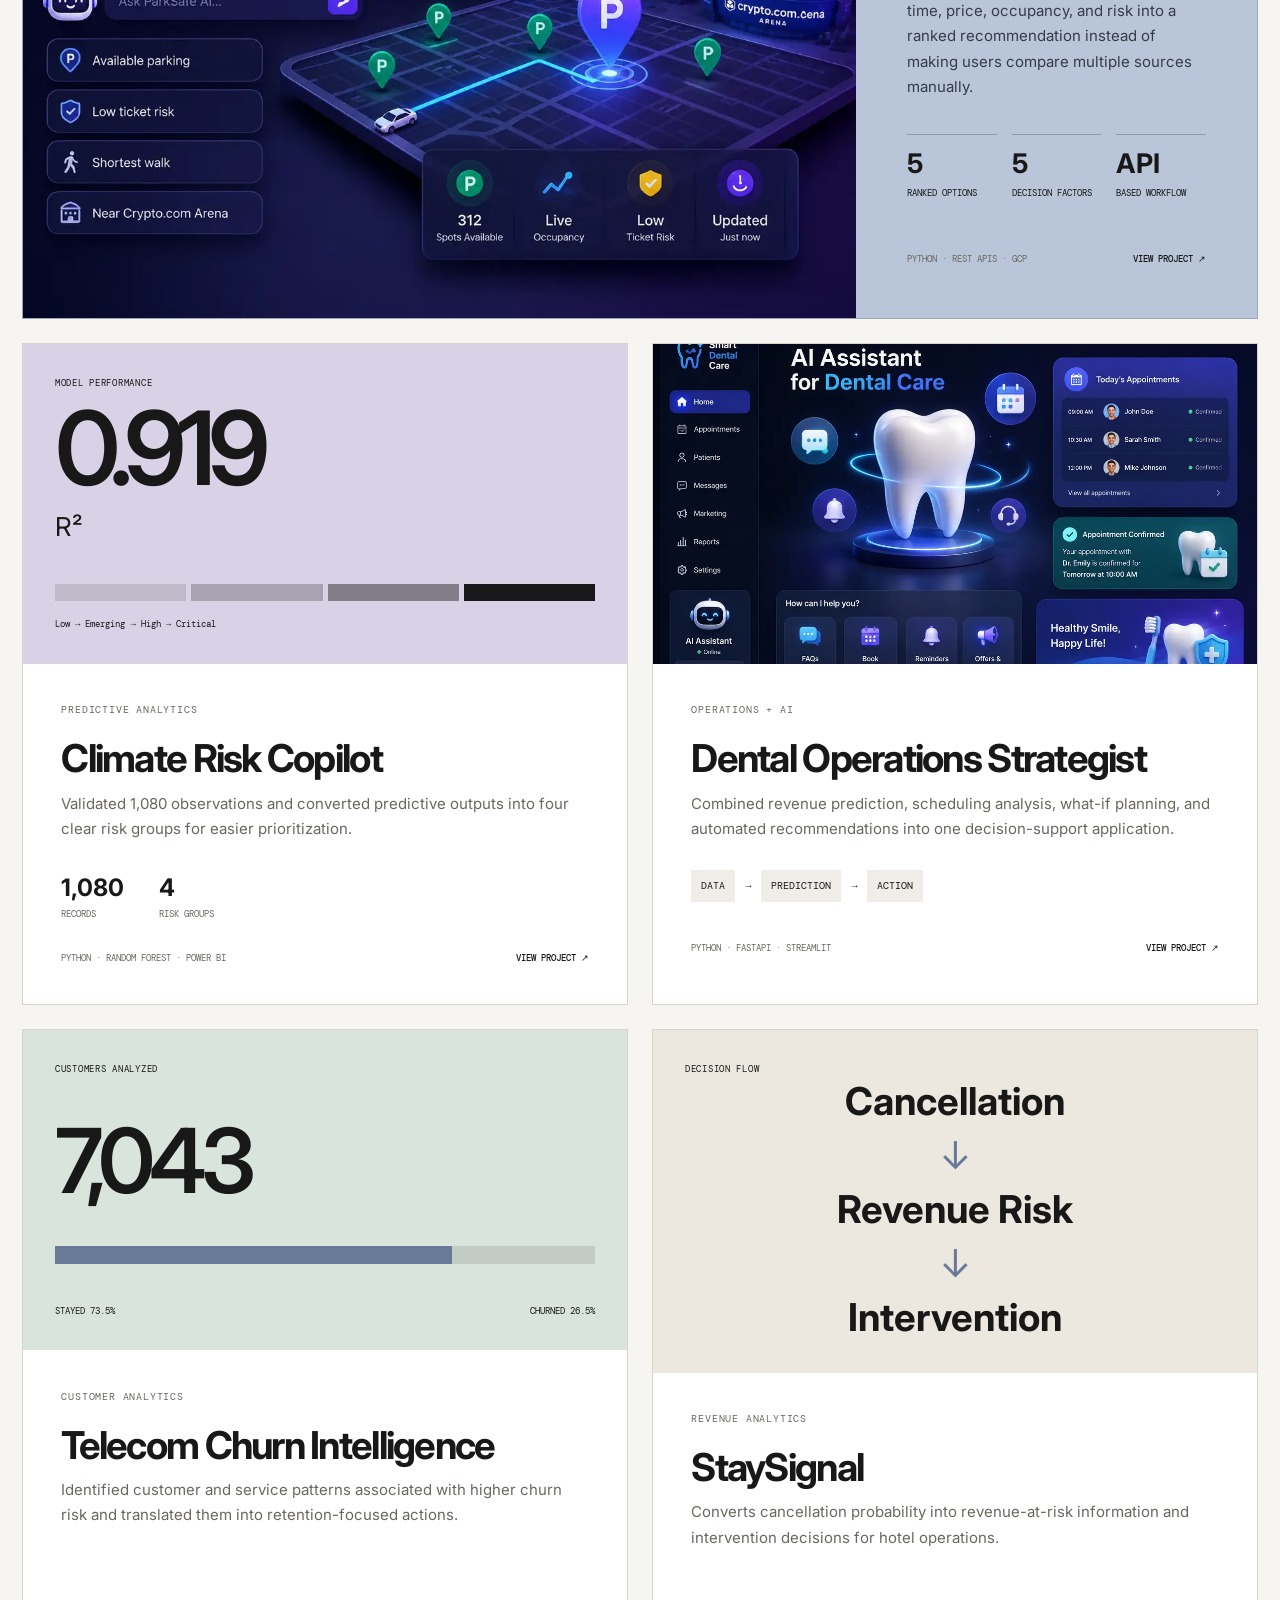
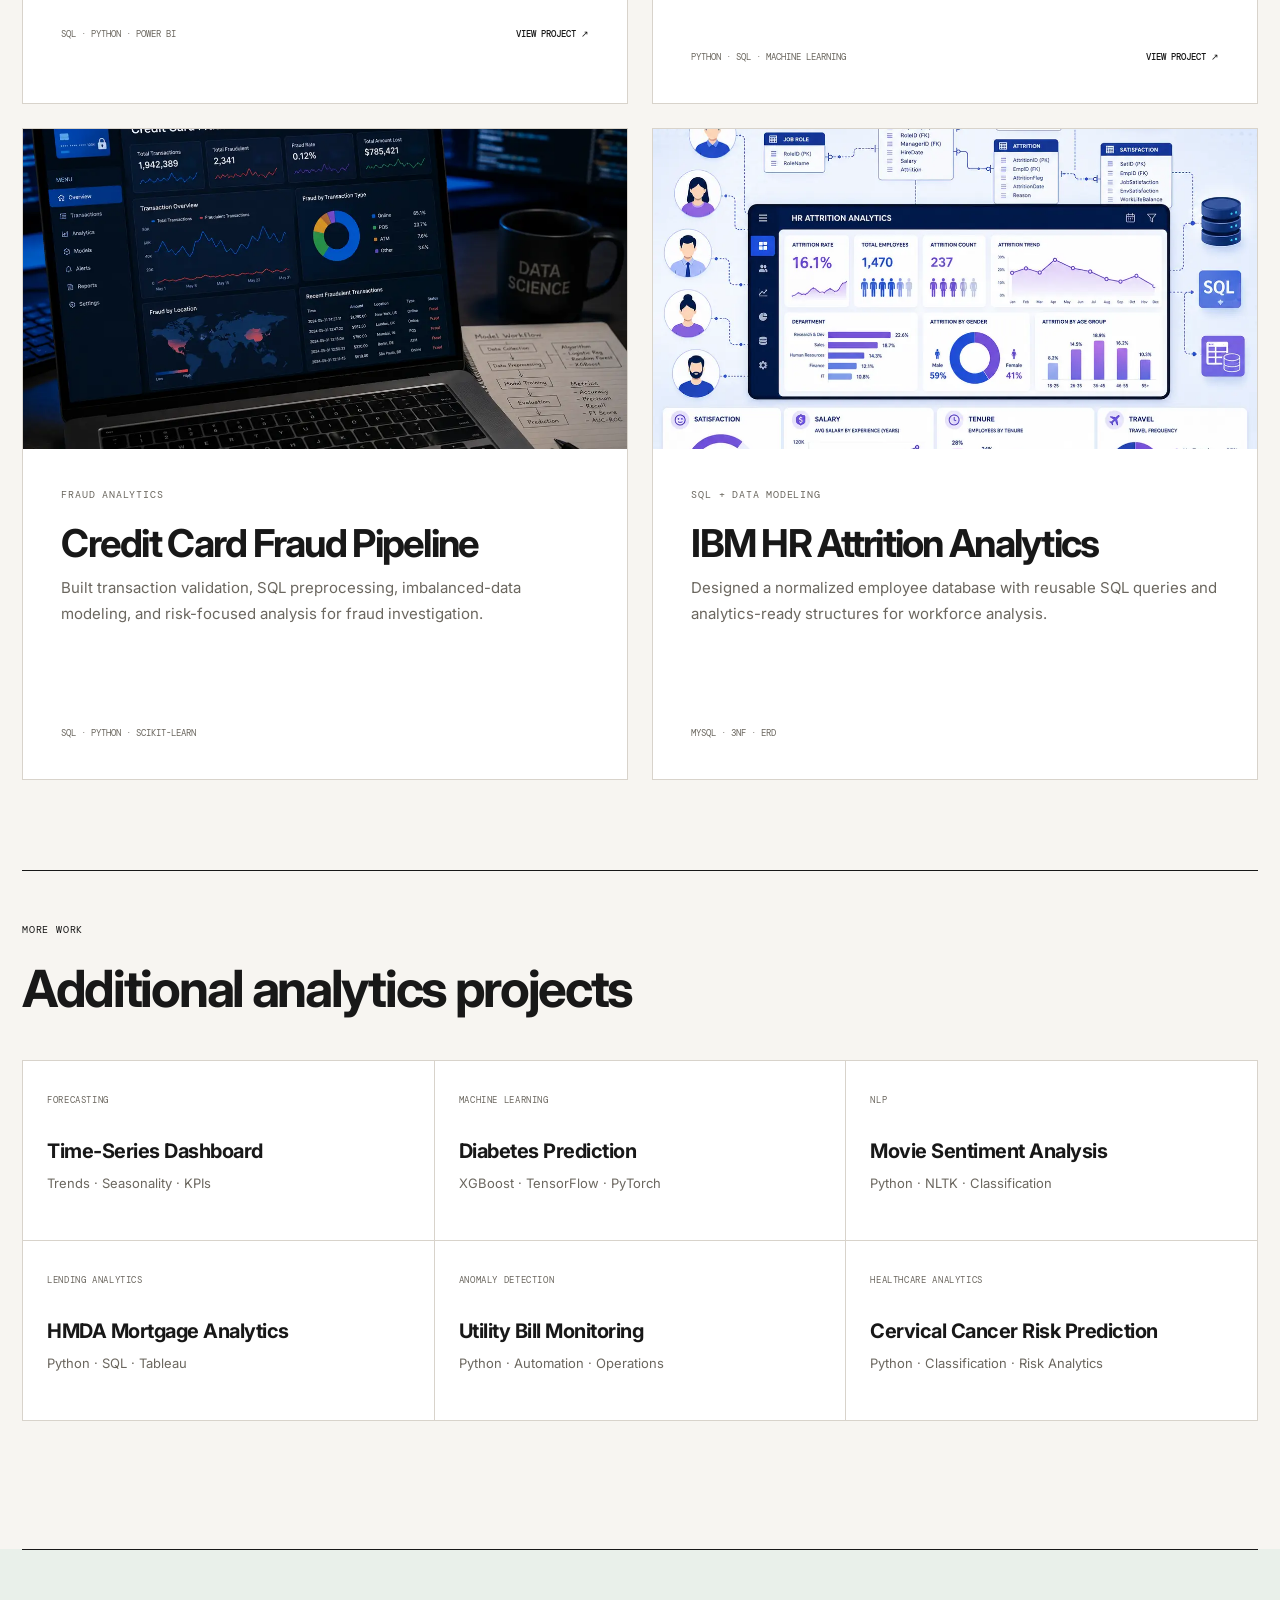
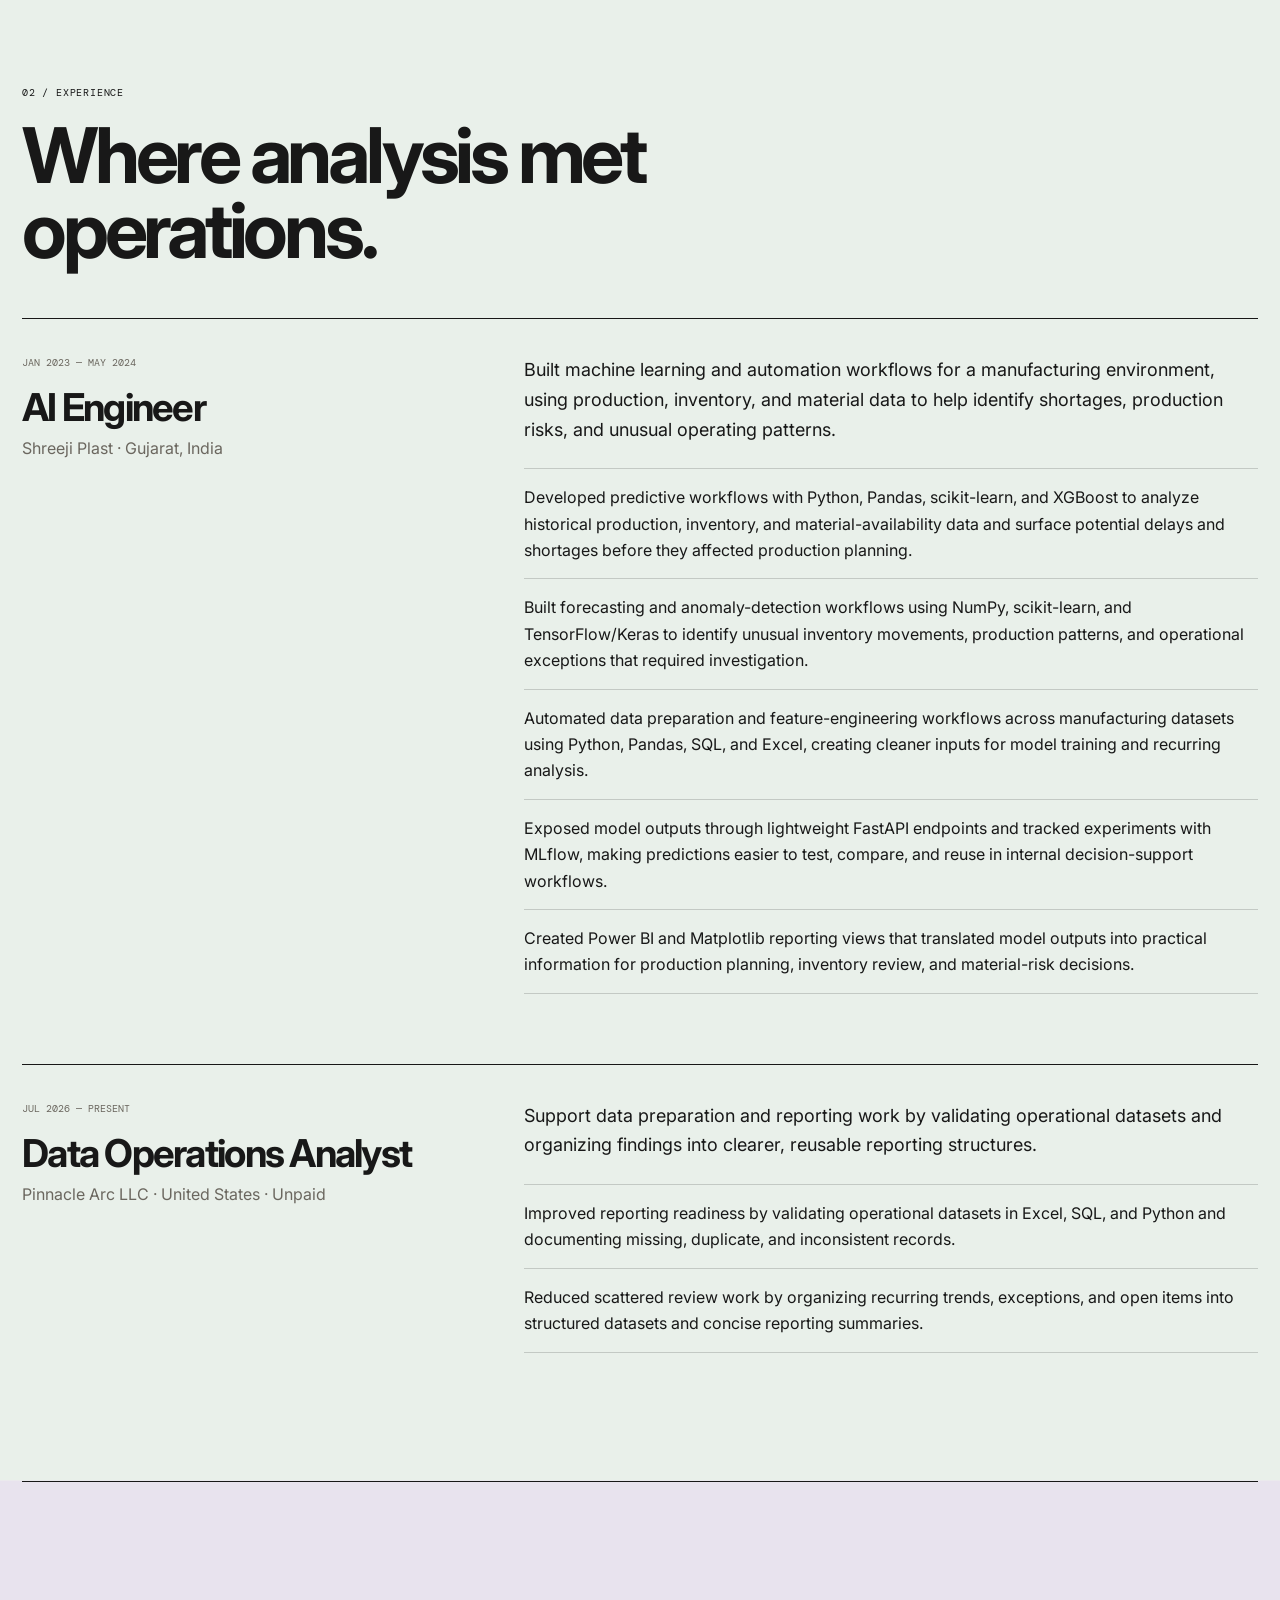
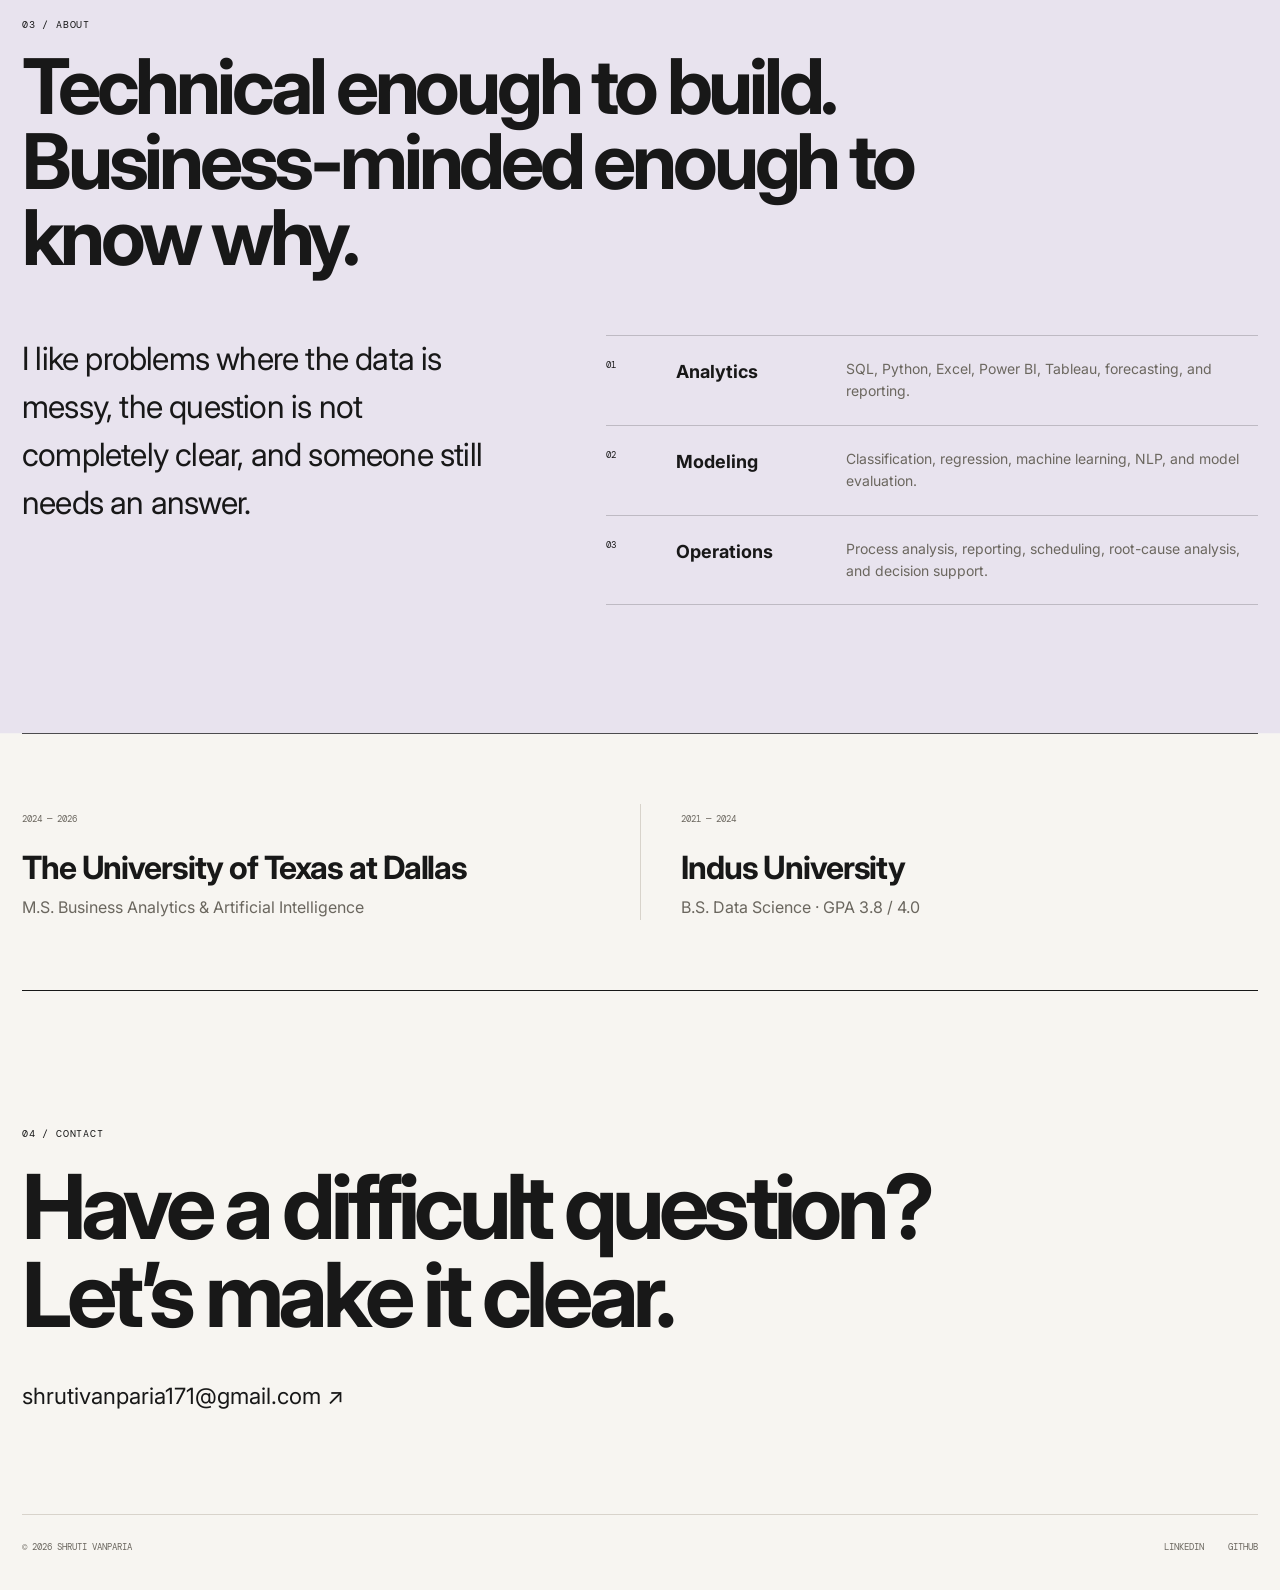
==== commit 9146d041: "Update Shreeji Plast experience to AI Engineer" ====
--- a/index.html
+++ b/index.html
@@ -638,7 +638,7 @@
         </span>
 
         <h3>
-          Data & Operations Analyst
+          AI Engineer
         </h3>
 
         <p>
@@ -650,35 +650,43 @@
       <div class="experience-details">
 
         <p class="experience-summary">
-          Worked across materials, inventory, production,
-          scheduling, operational records, and recurring reporting
-          in a manufacturing environment.
+          Built machine learning and automation workflows for a manufacturing
+          environment, using production, inventory, and material data to help
+          identify shortages, production risks, and unusual operating patterns.
         </p>
 
         <ul>
 
           <li>
-            Improved data consistency across materials, inventory,
-            production, and scheduling by reconciling ERP and Excel
-            records and correcting confirmed mismatches.
+            Developed predictive workflows with Python, Pandas,
+            scikit-learn, and XGBoost to analyze historical production,
+            inventory, and material-availability data and surface potential
+            delays and shortages before they affected production planning.
           </li>
 
           <li>
-            Made shortages, bottlenecks, and schedule risks easier
-            to identify by comparing production plans with material
-            availability and inventory levels.
+            Built forecasting and anomaly-detection workflows using
+            NumPy, scikit-learn, and TensorFlow/Keras to identify unusual
+            inventory movements, production patterns, and operational exceptions
+            that required investigation.
           </li>
 
           <li>
-            Standardized recurring reporting by creating repeatable
-            checks for production status, inventory movement,
-            material constraints, schedule exceptions, and open actions.
+            Automated data preparation and feature-engineering workflows
+            across manufacturing datasets using Python, Pandas, SQL, and Excel,
+            creating cleaner inputs for model training and recurring analysis.
           </li>
 
           <li>
-            Improved issue follow-through by tracing record mismatches,
-            correcting source records, and documenting clear next actions
-            for planning and scheduling.
+            Exposed model outputs through lightweight FastAPI endpoints and
+            tracked experiments with MLflow, making predictions easier to test,
+            compare, and reuse in internal decision-support workflows.
+          </li>
+
+          <li>
+            Created Power BI and Matplotlib reporting views that translated
+            model outputs into practical information for production planning,
+            inventory review, and material-risk decisions.
           </li>
 
         </ul>
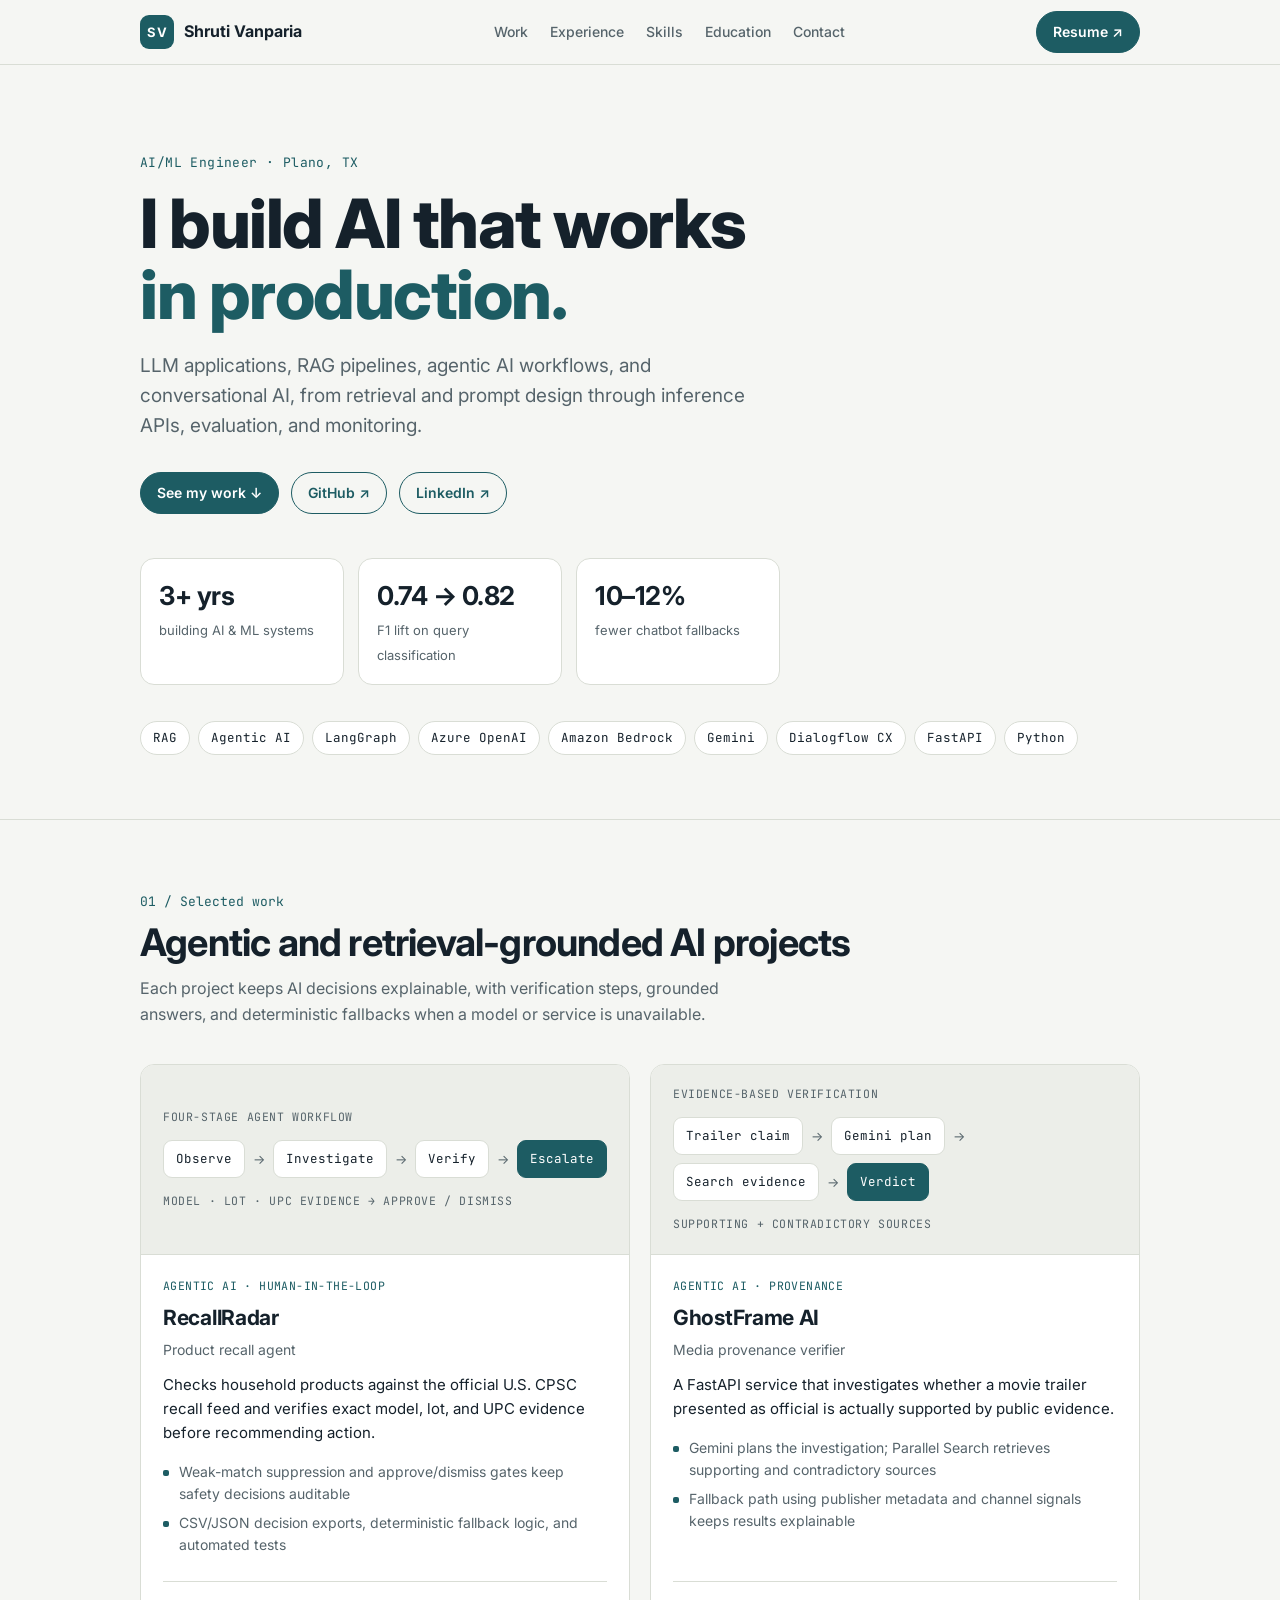
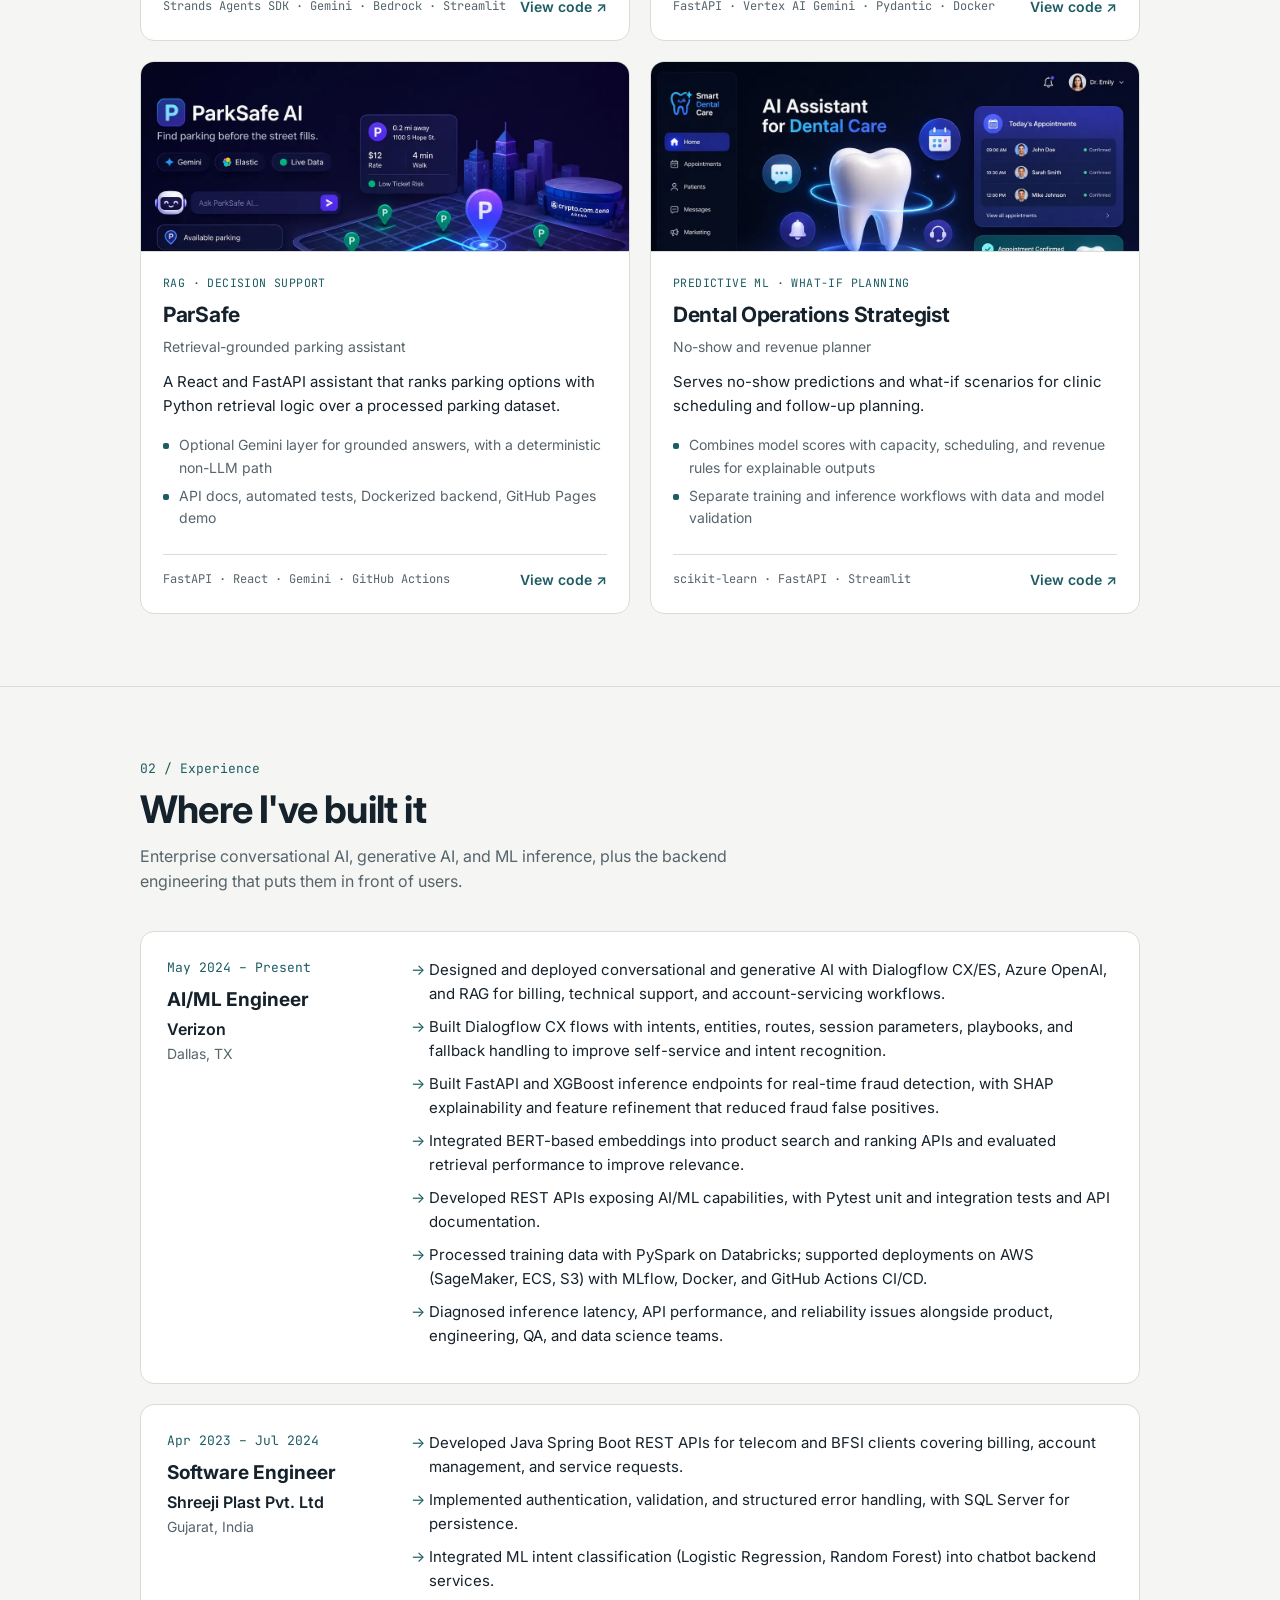
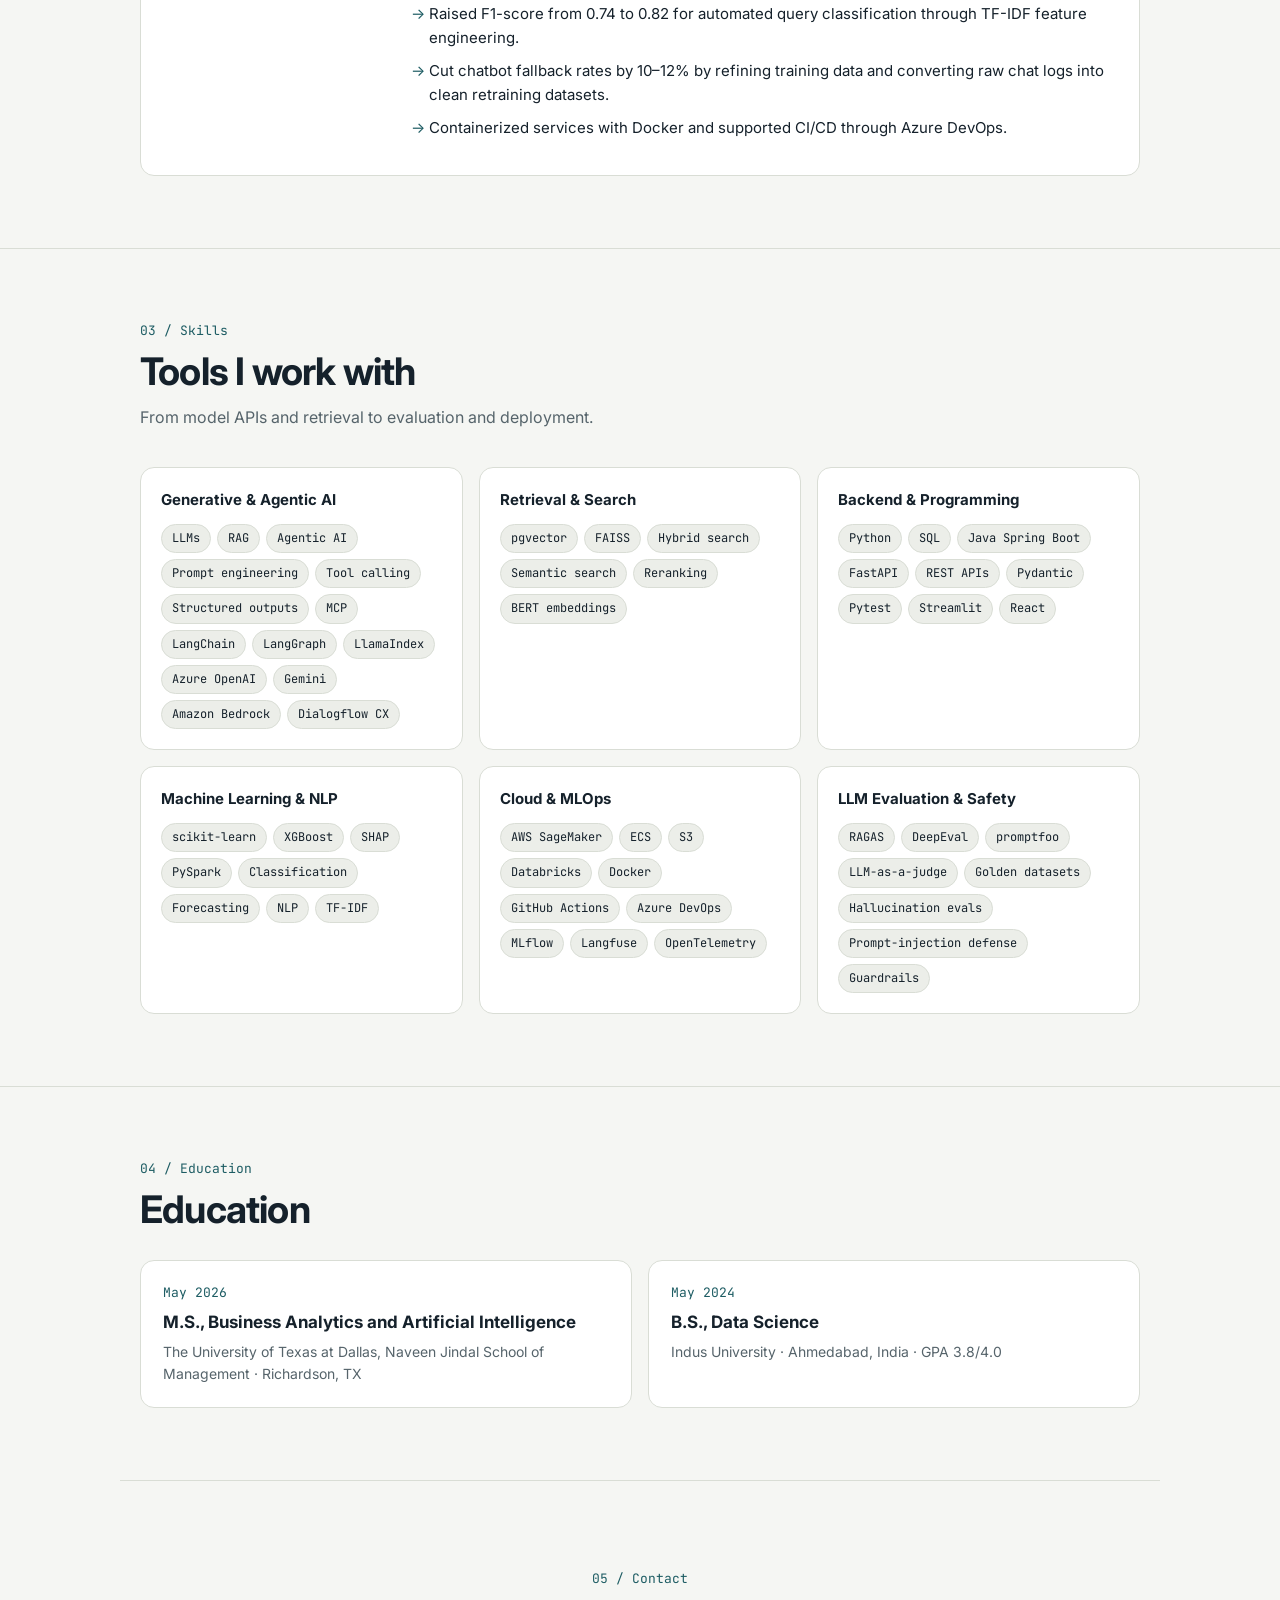
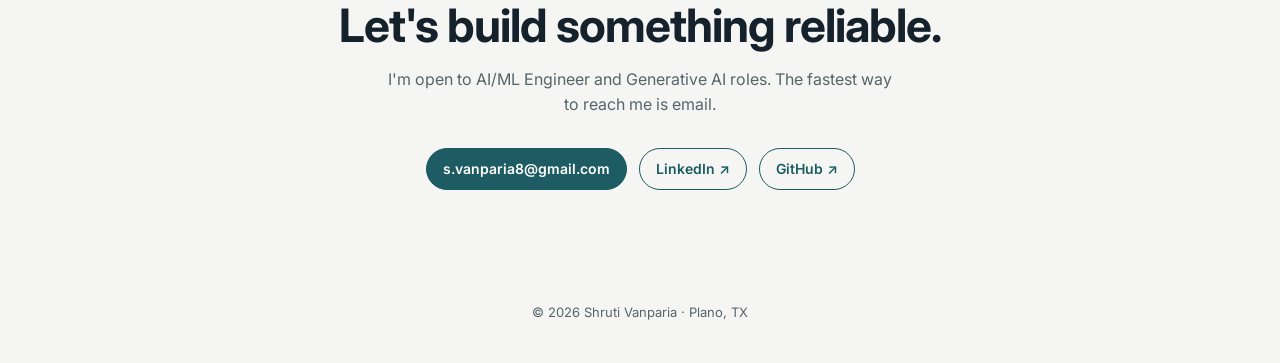
==== commit f7602211: "Rebuild portfolio as AI/ML Engineer: Verizon, Shreeji Plast, 4 AI projects" ====
--- a/index.html
+++ b/index.html
@@ -3,941 +3,460 @@
 <head>
   <meta charset="utf-8">
   <meta name="viewport" content="width=device-width, initial-scale=1">
-
-  <title>Shruti Vanparia — Data Portfolio</title>
-
-  <meta
-    name="description"
-    content="Shruti Vanparia builds practical analytics, AI, reporting, and operations solutions that turn complex data into clear decisions."
-  >
-
+  <title>Shruti Vanparia — AI/ML Engineer</title>
+  <meta name="description" content="Shruti Vanparia is an AI/ML Engineer building LLM applications, RAG pipelines, agentic AI workflows, and conversational AI in production.">
+  <meta property="og:title" content="Shruti Vanparia — AI/ML Engineer">
+  <meta property="og:description" content="LLM applications, RAG pipelines, agentic AI, and conversational AI in production.">
   <link rel="preconnect" href="https://fonts.googleapis.com">
   <link rel="preconnect" href="https://fonts.gstatic.com" crossorigin>
-
-  <link
-    href="https://fonts.googleapis.com/css2?family=DM+Mono:wght@400;500&family=Inter:wght@400;500;600;700;800&display=swap"
-    rel="stylesheet"
-  >
-
-  <link rel="stylesheet" href="styles.css">
+  <link href="https://fonts.googleapis.com/css2?family=Inter:wght@400;500;600;700;800&family=JetBrains+Mono:wght@400;500&display=swap" rel="stylesheet">
+  <style>
+    :root {
+      --bg: #f5f6f3;
+      --surface: #ffffff;
+      --sunk: #eceee9;
+      --line: #d9ddd5;
+      --ink: #15212b;
+      --muted: #56646b;
+      --accent: #1d5c63;
+      --accent-soft: #e2eeec;
+      --radius: 14px;
+      --mono: "JetBrains Mono", ui-monospace, SFMono-Regular, Menlo, monospace;
+    }
+    @media (prefers-color-scheme: dark) {
+      :root {
+        --bg: #0f1619;
+        --surface: #162126;
+        --sunk: #1b282e;
+        --line: #26363d;
+        --ink: #e8eeee;
+        --muted: #9aabae;
+        --accent: #5fb3ab;
+        --accent-soft: #1d3336;
+      }
+    }
+    * { box-sizing: border-box; margin: 0; padding: 0; }
+    html { scroll-behavior: smooth; }
+    body {
+      background: var(--bg);
+      color: var(--ink);
+      font-family: Inter, system-ui, -apple-system, Segoe UI, sans-serif;
+      line-height: 1.6;
+      -webkit-font-smoothing: antialiased;
+    }
+    a { color: inherit; }
+    .wrap { max-width: 1040px; margin: 0 auto; padding: 0 20px; }
+
+    /* Header */
+    header {
+      position: sticky; top: 0; z-index: 10;
+      background: color-mix(in srgb, var(--bg) 88%, transparent);
+      backdrop-filter: blur(10px);
+      border-bottom: 1px solid var(--line);
+    }
+    .nav { display: flex; align-items: center; justify-content: space-between; height: 64px; gap: 16px; }
+    .brand { display: flex; align-items: center; gap: 10px; font-weight: 700; text-decoration: none; white-space: nowrap; }
+    .brand span {
+      display: grid; place-items: center; width: 34px; height: 34px; border-radius: 9px;
+      background: var(--accent); color: #fff; font-size: 13px; letter-spacing: .5px;
+    }
+    nav.links { display: flex; gap: 22px; }
+    nav.links a { text-decoration: none; color: var(--muted); font-size: 14px; font-weight: 500; }
+    nav.links a:hover { color: var(--ink); }
+    .btn {
+      display: inline-flex; align-items: center; gap: 6px;
+      padding: 9px 16px; border-radius: 999px; font-size: 14px; font-weight: 600;
+      text-decoration: none; border: 1.5px solid var(--accent); color: var(--accent);
+      white-space: nowrap;
+    }
+    .btn.solid { background: var(--accent); color: #fff; }
+    .btn:hover { opacity: .88; }
+
+    /* Hero */
+    .hero { padding-top: 88px; padding-bottom: 64px; }
+    .kicker { font-family: var(--mono); font-size: 13px; color: var(--accent); letter-spacing: .4px; }
+    .hero h1 { font-size: clamp(38px, 6.4vw, 68px); line-height: 1.05; letter-spacing: -1.5px; margin: 14px 0 20px; font-weight: 800; }
+    .hero h1 em { font-style: normal; color: var(--accent); }
+    .hero p.lead { font-size: 19px; color: var(--muted); max-width: 640px; }
+    .hero-actions { display: flex; flex-wrap: wrap; gap: 12px; margin-top: 30px; }
+    .chips { display: flex; flex-wrap: wrap; gap: 8px; margin-top: 36px; }
+    .chip {
+      font-family: var(--mono); font-size: 12.5px; padding: 6px 12px; border-radius: 999px;
+      background: var(--surface); border: 1px solid var(--line); color: var(--ink);
+    }
+    .stats { display: grid; grid-template-columns: repeat(3, 1fr); gap: 14px; margin-top: 44px; max-width: 640px; }
+    .stat { background: var(--surface); border: 1px solid var(--line); border-radius: var(--radius); padding: 16px 18px; }
+    .stat strong { display: block; font-size: 26px; letter-spacing: -.5px; }
+    .stat span { font-size: 13px; color: var(--muted); }
+
+    /* Sections */
+    section.block { padding: 72px 0; border-top: 1px solid var(--line); }
+    .eyebrow { font-family: var(--mono); font-size: 13px; color: var(--accent); }
+    .block h2 { font-size: clamp(28px, 4vw, 38px); letter-spacing: -.8px; line-height: 1.15; margin: 8px 0 12px; }
+    .block .intro { color: var(--muted); max-width: 620px; margin-bottom: 36px; }
+
+    /* Projects */
+    .projects { display: grid; grid-template-columns: repeat(2, 1fr); gap: 20px; }
+    .card {
+      background: var(--surface); border: 1px solid var(--line); border-radius: var(--radius);
+      overflow: hidden; display: flex; flex-direction: column;
+    }
+    .visual { height: 190px; background: var(--sunk); border-bottom: 1px solid var(--line); position: relative; overflow: hidden; }
+    .visual img { width: 100%; height: 100%; object-fit: cover; object-position: top; display: block; }
+    .flow-visual { display: flex; flex-direction: column; justify-content: center; gap: 14px; padding: 22px; height: 100%; }
+    .flow-label { font-family: var(--mono); font-size: 11.5px; color: var(--muted); letter-spacing: .6px; }
+    .steps { display: flex; align-items: center; flex-wrap: wrap; gap: 8px; }
+    .step {
+      font-family: var(--mono); font-size: 12.5px; padding: 8px 12px; border-radius: 9px;
+      background: var(--surface); border: 1px solid var(--line);
+    }
+    .step.hl { background: var(--accent); color: #fff; border-color: var(--accent); }
+    .arrow { color: var(--muted); font-size: 13px; }
+    .card-body { padding: 22px; display: flex; flex-direction: column; flex: 1; }
+    .tag { font-family: var(--mono); font-size: 11.5px; color: var(--accent); letter-spacing: .4px; text-transform: uppercase; }
+    .card h3 { font-size: 21px; letter-spacing: -.3px; margin: 6px 0 4px; }
+    .card .sub { font-size: 14px; color: var(--muted); margin-bottom: 12px; }
+    .card p.desc { font-size: 15px; margin-bottom: 16px; }
+    .card ul { list-style: none; margin-bottom: 18px; }
+    .card li { font-size: 14px; color: var(--muted); padding-left: 16px; position: relative; margin-bottom: 6px; }
+    .card li::before { content: ""; position: absolute; left: 0; top: 9px; width: 6px; height: 6px; border-radius: 2px; background: var(--accent); }
+    .card-foot { margin-top: auto; display: flex; justify-content: space-between; align-items: center; gap: 12px; padding-top: 14px; border-top: 1px solid var(--line); }
+    .stack { font-family: var(--mono); font-size: 12px; color: var(--muted); }
+    .card-foot a { font-size: 14px; font-weight: 600; color: var(--accent); text-decoration: none; white-space: nowrap; }
+
+    /* Experience */
+    .timeline { display: grid; gap: 20px; }
+    .role {
+      background: var(--surface); border: 1px solid var(--line); border-radius: var(--radius);
+      padding: 26px; display: grid; grid-template-columns: 220px 1fr; gap: 24px;
+    }
+    .role-meta .when { font-family: var(--mono); font-size: 13px; color: var(--accent); }
+    .role-meta h3 { font-size: 19px; margin: 6px 0 2px; }
+    .role-meta .org { font-weight: 600; }
+    .role-meta .where { font-size: 14px; color: var(--muted); }
+    .role ul { list-style: none; }
+    .role li { font-size: 15px; padding-left: 18px; position: relative; margin-bottom: 9px; }
+    .role li::before { content: "→"; position: absolute; left: 0; color: var(--accent); }
+
+    /* Skills */
+    .skills { display: grid; grid-template-columns: repeat(3, 1fr); gap: 16px; }
+    .skill-group { background: var(--surface); border: 1px solid var(--line); border-radius: var(--radius); padding: 20px; }
+    .skill-group h3 { font-size: 15px; margin-bottom: 12px; }
+    .skill-group .chips { margin-top: 0; gap: 6px; }
+    .skill-group .chip { font-size: 12px; padding: 4px 10px; background: var(--sunk); }
+
+    /* Education */
+    .edu { display: grid; grid-template-columns: repeat(2, 1fr); gap: 16px; }
+    .edu-item { background: var(--surface); border: 1px solid var(--line); border-radius: var(--radius); padding: 22px; }
+    .edu-item .when { font-family: var(--mono); font-size: 13px; color: var(--accent); }
+    .edu-item h3 { font-size: 17px; margin: 6px 0 4px; }
+    .edu-item p { font-size: 14px; color: var(--muted); }
+
+    /* Contact */
+    .contact { text-align: center; padding-top: 88px; padding-bottom: 88px; border-top: 1px solid var(--line); }
+    .contact h2 { font-size: clamp(30px, 5vw, 46px); letter-spacing: -1px; line-height: 1.1; margin: 10px 0 16px; }
+    .contact p { color: var(--muted); max-width: 520px; margin: 0 auto 28px; }
+    .contact .hero-actions { justify-content: center; }
+    footer { text-align: center; font-size: 13px; color: var(--muted); padding: 24px 0 40px; }
+
+    @media (max-width: 820px) {
+      nav.links { display: none; }
+      .projects, .skills, .edu { grid-template-columns: 1fr; }
+      .role { grid-template-columns: 1fr; gap: 14px; }
+      .stats { grid-template-columns: repeat(3, 1fr); }
+      .hero { padding-top: 56px; padding-bottom: 44px; }
+    }
+    @media (max-width: 420px) {
+      .stats { grid-template-columns: 1fr; }
+      .card-foot { flex-direction: column; align-items: flex-start; }
+    }
+  </style>
 </head>
-
 <body>
 
-<header class="header">
-
-  <a class="brand" href="#top">
-    <span>SV</span>
-    Shruti Vanparia
-  </a>
-
-  <nav>
-    <a href="#work">Work</a>
-    <a href="#experience">Experience</a>
-    <a href="#about">About</a>
-    <a href="#contact">Contact</a>
-  </nav>
-
-  <a
-    class="resume-button"
-    href="resu.pdf"
-    target="_blank"
-    rel="noopener"
-  >
-    Resume ↗
-  </a>
-
+<header>
+  <div class="wrap nav">
+    <a class="brand" href="#top"><span>SV</span>Shruti Vanparia</a>
+    <nav class="links">
+      <a href="#work">Work</a>
+      <a href="#experience">Experience</a>
+      <a href="#skills">Skills</a>
+      <a href="#education">Education</a>
+      <a href="#contact">Contact</a>
+    </nav>
+    <a class="btn solid" href="Shruti_Vanparia_Resume.pdf" target="_blank" rel="noopener">Resume ↗</a>
+  </div>
 </header>
 
-
 <main id="top">
 
-
-  <!-- HERO -->
-
-  <section class="hero">
-
-    <div class="hero-label">
-      Plano, Texas · Business Analytics & AI
-    </div>
-
-    <h1>
-      Data systems.<br>
-      <span>Clear decisions.</span>
-    </h1>
-
-    <div class="hero-bottom">
-
-      <p>
-        I build analytics, AI, and reporting tools that turn
-        messy information into clear decisions people can act on.
-      </p>
-
-      <a href="#work" class="text-link">
-        Explore selected work ↓
-      </a>
-
-    </div>
-
-    <div class="skills-strip">
-      <span>SQL</span>
-      <span>Python</span>
-      <span>Power BI</span>
-      <span>Tableau</span>
-      <span>Machine Learning</span>
-      <span>Business Analytics</span>
-    </div>
-
-  </section>
-
-
-  <!-- SELECTED WORK -->
-
-  <section class="section" id="work">
-
-    <div class="section-heading">
-
-      <span class="eyebrow">
-        01 / Selected Work
-      </span>
-
-      <h2>
-        Problems solved,<br>
-        not just projects built.
-      </h2>
-
-      <p>
-        A focused selection of analytics and AI work showing
-        how I turn business questions into useful systems,
-        models, and decisions.
-      </p>
-
-    </div>
-
-
-    <!-- PARKSAFE -->
-
-    <div class="featured-project">
-
-      <div class="featured-image">
-        <img
-          src="project-parksafe-ai.webp"
-          alt="ParkSafe parking recommendation interface"
-        >
+  <!-- 1. HERO -->
+  <section class="wrap hero">
+    <div class="kicker">AI/ML Engineer · Plano, TX</div>
+    <h1>I build AI that works<br><em>in production.</em></h1>
+    <p class="lead">LLM applications, RAG pipelines, agentic AI workflows, and conversational AI, from retrieval and prompt design through inference APIs, evaluation, and monitoring.</p>
+    <div class="hero-actions">
+      <a class="btn solid" href="#work">See my work ↓</a>
+      <a class="btn" href="https://github.com/ShrutiVan17" target="_blank" rel="noopener">GitHub ↗</a>
+      <a class="btn" href="https://www.linkedin.com/in/shruti-17s/" target="_blank" rel="noopener">LinkedIn ↗</a>
+    </div>
+    <div class="stats">
+      <div class="stat"><strong>3+ yrs</strong><span>building AI & ML systems</span></div>
+      <div class="stat"><strong>0.74 → 0.82</strong><span>F1 lift on query classification</span></div>
+      <div class="stat"><strong>10–12%</strong><span>fewer chatbot fallbacks</span></div>
+    </div>
+    <div class="chips">
+      <span class="chip">RAG</span><span class="chip">Agentic AI</span><span class="chip">LangGraph</span>
+      <span class="chip">Azure OpenAI</span><span class="chip">Amazon Bedrock</span><span class="chip">Gemini</span>
+      <span class="chip">Dialogflow CX</span><span class="chip">FastAPI</span><span class="chip">Python</span>
+    </div>
+  </section>
+
+  <!-- 2. WORK -->
+  <section class="block" id="work">
+    <div class="wrap">
+      <div class="eyebrow">01 / Selected work</div>
+      <h2>Agentic and retrieval-grounded AI projects</h2>
+      <p class="intro">Each project keeps AI decisions explainable, with verification steps, grounded answers, and deterministic fallbacks when a model or service is unavailable.</p>
+
+      <div class="projects">
+
+        <article class="card">
+          <div class="visual">
+            <div class="flow-visual">
+              <div class="flow-label">FOUR-STAGE AGENT WORKFLOW</div>
+              <div class="steps">
+                <span class="step">Observe</span><span class="arrow">→</span>
+                <span class="step">Investigate</span><span class="arrow">→</span>
+                <span class="step">Verify</span><span class="arrow">→</span>
+                <span class="step hl">Escalate</span>
+              </div>
+              <div class="flow-label">MODEL · LOT · UPC EVIDENCE → APPROVE / DISMISS</div>
+            </div>
+          </div>
+          <div class="card-body">
+            <span class="tag">Agentic AI · Human-in-the-loop</span>
+            <h3>RecallRadar</h3>
+            <div class="sub">Product recall agent</div>
+            <p class="desc">Checks household products against the official U.S. CPSC recall feed and verifies exact model, lot, and UPC evidence before recommending action.</p>
+            <ul>
+              <li>Weak-match suppression and approve/dismiss gates keep safety decisions auditable</li>
+              <li>CSV/JSON decision exports, deterministic fallback logic, and automated tests</li>
+            </ul>
+            <div class="card-foot">
+              <span class="stack">Strands Agents SDK · Gemini · Bedrock · Streamlit</span>
+              <a href="https://github.com/ShrutiVan17/RecallRadar" target="_blank" rel="noopener">View code ↗</a>
+            </div>
+          </div>
+        </article>
+
+        <article class="card">
+          <div class="visual">
+            <div class="flow-visual">
+              <div class="flow-label">EVIDENCE-BASED VERIFICATION</div>
+              <div class="steps">
+                <span class="step">Trailer claim</span><span class="arrow">→</span>
+                <span class="step">Gemini plan</span><span class="arrow">→</span>
+                <span class="step">Search evidence</span><span class="arrow">→</span>
+                <span class="step hl">Verdict</span>
+              </div>
+              <div class="flow-label">SUPPORTING + CONTRADICTORY SOURCES</div>
+            </div>
+          </div>
+          <div class="card-body">
+            <span class="tag">Agentic AI · Provenance</span>
+            <h3>GhostFrame AI</h3>
+            <div class="sub">Media provenance verifier</div>
+            <p class="desc">A FastAPI service that investigates whether a movie trailer presented as official is actually supported by public evidence.</p>
+            <ul>
+              <li>Gemini plans the investigation; Parallel Search retrieves supporting and contradictory sources</li>
+              <li>Fallback path using publisher metadata and channel signals keeps results explainable</li>
+            </ul>
+            <div class="card-foot">
+              <span class="stack">FastAPI · Vertex AI Gemini · Pydantic · Docker</span>
+              <a href="https://github.com/ShrutiVan17/ghosframe.ai" target="_blank" rel="noopener">View code ↗</a>
+            </div>
+          </div>
+        </article>
+
+        <article class="card">
+          <div class="visual"><img src="project-parksafe-ai.webp" alt="ParSafe parking recommendation interface" loading="lazy"></div>
+          <div class="card-body">
+            <span class="tag">RAG · Decision support</span>
+            <h3>ParSafe</h3>
+            <div class="sub">Retrieval-grounded parking assistant</div>
+            <p class="desc">A React and FastAPI assistant that ranks parking options with Python retrieval logic over a processed parking dataset.</p>
+            <ul>
+              <li>Optional Gemini layer for grounded answers, with a deterministic non-LLM path</li>
+              <li>API docs, automated tests, Dockerized backend, GitHub Pages demo</li>
+            </ul>
+            <div class="card-foot">
+              <span class="stack">FastAPI · React · Gemini · GitHub Actions</span>
+              <a href="https://github.com/ShrutiVan17/parsafe" target="_blank" rel="noopener">View code ↗</a>
+            </div>
+          </div>
+        </article>
+
+        <article class="card">
+          <div class="visual"><img src="project-dental-ai-real.webp" alt="Dental Operations Strategist interface" loading="lazy"></div>
+          <div class="card-body">
+            <span class="tag">Predictive ML · What-if planning</span>
+            <h3>Dental Operations Strategist</h3>
+            <div class="sub">No-show and revenue planner</div>
+            <p class="desc">Serves no-show predictions and what-if scenarios for clinic scheduling and follow-up planning.</p>
+            <ul>
+              <li>Combines model scores with capacity, scheduling, and revenue rules for explainable outputs</li>
+              <li>Separate training and inference workflows with data and model validation</li>
+            </ul>
+            <div class="card-foot">
+              <span class="stack">scikit-learn · FastAPI · Streamlit</span>
+              <a href="https://github.com/ShrutiVan17/dental-operations-app" target="_blank" rel="noopener">View code ↗</a>
+            </div>
+          </div>
+        </article>
+
       </div>
-
-      <div class="featured-content">
-
-        <span class="project-type">
-          AI + Decision Systems
-        </span>
-
-        <h3>
-          ParkSafe AI
-        </h3>
-
-        <p class="project-question">
-          Which parking option should I choose?
-        </p>
-
-        <p class="project-description">
-          Combines parking availability, walking time, price,
-          occupancy, and risk into a ranked recommendation instead
-          of making users compare multiple sources manually.
-        </p>
-
-        <div class="metric-row">
-
-          <div>
-            <strong>5</strong>
-            <span>ranked options</span>
-          </div>
-
-          <div>
-            <strong>5</strong>
-            <span>decision factors</span>
-          </div>
-
-          <div>
-            <strong>API</strong>
-            <span>based workflow</span>
-          </div>
-
-        </div>
-
-        <div class="project-footer">
-
-          <span>
-            Python · REST APIs · GCP
-          </span>
-
-          <a
-            href="https://github.com/ShrutiVan17/parsafe"
-            target="_blank"
-            rel="noopener"
-          >
-            View project ↗
-          </a>
-
-        </div>
-
+    </div>
+  </section>
+
+  <!-- 3. EXPERIENCE -->
+  <section class="block" id="experience">
+    <div class="wrap">
+      <div class="eyebrow">02 / Experience</div>
+      <h2>Where I've built it</h2>
+      <p class="intro">Enterprise conversational AI, generative AI, and ML inference, plus the backend engineering that puts them in front of users.</p>
+
+      <div class="timeline">
+        <div class="role">
+          <div class="role-meta">
+            <div class="when">May 2024 – Present</div>
+            <h3>AI/ML Engineer</h3>
+            <div class="org">Verizon</div>
+            <div class="where">Dallas, TX</div>
+          </div>
+          <ul>
+            <li>Designed and deployed conversational and generative AI with Dialogflow CX/ES, Azure OpenAI, and RAG for billing, technical support, and account-servicing workflows.</li>
+            <li>Built Dialogflow CX flows with intents, entities, routes, session parameters, playbooks, and fallback handling to improve self-service and intent recognition.</li>
+            <li>Built FastAPI and XGBoost inference endpoints for real-time fraud detection, with SHAP explainability and feature refinement that reduced fraud false positives.</li>
+            <li>Integrated BERT-based embeddings into product search and ranking APIs and evaluated retrieval performance to improve relevance.</li>
+            <li>Developed REST APIs exposing AI/ML capabilities, with Pytest unit and integration tests and API documentation.</li>
+            <li>Processed training data with PySpark on Databricks; supported deployments on AWS (SageMaker, ECS, S3) with MLflow, Docker, and GitHub Actions CI/CD.</li>
+            <li>Diagnosed inference latency, API performance, and reliability issues alongside product, engineering, QA, and data science teams.</li>
+          </ul>
+        </div>
+
+        <div class="role">
+          <div class="role-meta">
+            <div class="when">Apr 2023 – Jul 2024</div>
+            <h3>Software Engineer</h3>
+            <div class="org">Shreeji Plast Pvt. Ltd</div>
+            <div class="where">Gujarat, India</div>
+          </div>
+          <ul>
+            <li>Developed Java Spring Boot REST APIs for telecom and BFSI clients covering billing, account management, and service requests.</li>
+            <li>Implemented authentication, validation, and structured error handling, with SQL Server for persistence.</li>
+            <li>Integrated ML intent classification (Logistic Regression, Random Forest) into chatbot backend services.</li>
+            <li>Raised F1-score from 0.74 to 0.82 for automated query classification through TF-IDF feature engineering.</li>
+            <li>Cut chatbot fallback rates by 10–12% by refining training data and converting raw chat logs into clean retraining datasets.</li>
+            <li>Containerized services with Docker and supported CI/CD through Azure DevOps.</li>
+          </ul>
+        </div>
       </div>
-
-    </div>
-
-
-    <!-- MAIN PROJECT GRID -->
-
-    <div class="project-grid">
-
-
-      <!-- CLIMATE -->
-
-      <article class="project-card">
-
-        <div class="metric-visual">
-
-          <span>
-            MODEL PERFORMANCE
-          </span>
-
-          <strong>
-            0.919
-          </strong>
-
-          <small>
-            R²
-          </small>
-
-          <div class="risk-bar">
-            <i></i>
-            <i></i>
-            <i></i>
-            <i></i>
-          </div>
-
-          <p>
-            Low → Emerging → High → Critical
-          </p>
-
-        </div>
-
-        <div class="card-content">
-
-          <span class="project-type">
-            Predictive Analytics
-          </span>
-
-          <h3>
-            Climate Risk Copilot
-          </h3>
-
-          <p>
-            Validated 1,080 observations and converted predictive
-            outputs into four clear risk groups for easier prioritization.
-          </p>
-
-          <div class="mini-stats">
-
-            <span>
-              <strong>1,080</strong>
-              records
-            </span>
-
-            <span>
-              <strong>4</strong>
-              risk groups
-            </span>
-
-          </div>
-
-          <div class="project-footer">
-
-            <span>
-              Python · Random Forest · Power BI
-            </span>
-
-            <a
-              href="https://github.com/ShrutiVan17/climate-risk"
-              target="_blank"
-              rel="noopener"
-            >
-              View project ↗
-            </a>
-
-          </div>
-
-        </div>
-
-      </article>
-
-
-      <!-- DENTAL -->
-
-      <article class="project-card">
-
-        <div class="project-image">
-
-          <img
-            src="project-dental-ai-real.webp"
-            alt="Dental Office Growth Strategist interface"
-          >
-
-        </div>
-
-        <div class="card-content">
-
-          <span class="project-type">
-            Operations + AI
-          </span>
-
-          <h3>
-            Dental Operations Strategist
-          </h3>
-
-          <p>
-            Combined revenue prediction, scheduling analysis,
-            what-if planning, and automated recommendations
-            into one decision-support application.
-          </p>
-
-          <div class="flow">
-
-            <span>Data</span>
-            <b>→</b>
-            <span>Prediction</span>
-            <b>→</b>
-            <span>Action</span>
-
-          </div>
-
-          <div class="project-footer">
-
-            <span>
-              Python · FastAPI · Streamlit
-            </span>
-
-            <a
-              href="https://github.com/ShrutiVan17/dental-operations-app"
-              target="_blank"
-              rel="noopener"
-            >
-              View project ↗
-            </a>
-
-          </div>
-
-        </div>
-
-      </article>
-
-
-      <!-- TELECOM -->
-
-      <article class="project-card">
-
-        <div class="simple-visual telecom-visual">
-
-          <span>
-            CUSTOMERS ANALYZED
-          </span>
-
-          <strong>
-            7,043
-          </strong>
-
-          <div class="bar">
-            <div style="width:73.5%"></div>
-          </div>
-
-          <div class="bar-labels">
-
-            <span>
-              Stayed 73.5%
-            </span>
-
-            <span>
-              Churned 26.5%
-            </span>
-
-          </div>
-
-        </div>
-
-        <div class="card-content">
-
-          <span class="project-type">
-            Customer Analytics
-          </span>
-
-          <h3>
-            Telecom Churn Intelligence
-          </h3>
-
-          <p>
-            Identified customer and service patterns associated
-            with higher churn risk and translated them into
-            retention-focused actions.
-          </p>
-
-          <div class="project-footer">
-
-            <span>
-              SQL · Python · Power BI
-            </span>
-
-            <a
-              href="https://github.com/ShrutiVan17/telecom"
-              target="_blank"
-              rel="noopener"
-            >
-              View project ↗
-            </a>
-
-          </div>
-
-        </div>
-
-      </article>
-
-
-      <!-- STAYSIGNAL -->
-
-      <article class="project-card">
-
-        <div class="simple-visual staysignal-visual">
-
-          <span>
-            DECISION FLOW
-          </span>
-
-          <div class="decision-flow">
-
-            <b>Cancellation</b>
-            <em>↓</em>
-            <b>Revenue Risk</b>
-            <em>↓</em>
-            <b>Intervention</b>
-
-          </div>
-
-        </div>
-
-        <div class="card-content">
-
-          <span class="project-type">
-            Revenue Analytics
-          </span>
-
-          <h3>
-            StaySignal
-          </h3>
-
-          <p>
-            Converts cancellation probability into revenue-at-risk
-            information and intervention decisions for hotel operations.
-          </p>
-
-          <div class="project-footer">
-
-            <span>
-              Python · SQL · Machine Learning
-            </span>
-
-            <a
-              href="https://github.com/ShrutiVan17/staysignal_hotel"
-              target="_blank"
-              rel="noopener"
-            >
-              View project ↗
-            </a>
-
-          </div>
-
-        </div>
-
-      </article>
-
-
-      <!-- CREDIT FRAUD -->
-
-      <article class="project-card">
-
-        <div class="project-image">
-
-          <img
-            src="project-credit-fraud-dashboard.webp"
-            alt="Credit card fraud analytics dashboard"
-          >
-
-        </div>
-
-        <div class="card-content">
-
-          <span class="project-type">
-            Fraud Analytics
-          </span>
-
-          <h3>
-            Credit Card Fraud Pipeline
-          </h3>
-
-          <p>
-            Built transaction validation, SQL preprocessing,
-            imbalanced-data modeling, and risk-focused analysis
-            for fraud investigation.
-          </p>
-
-          <div class="project-footer">
-
-            <span>
-              SQL · Python · scikit-learn
-            </span>
-
-          </div>
-
-        </div>
-
-      </article>
-
-
-      <!-- IBM HR -->
-
-      <article class="project-card">
-
-        <div class="project-image">
-
-          <img
-            src="project-hr-attrition.webp"
-            alt="IBM HR attrition analytics dashboard"
-          >
-
-        </div>
-
-        <div class="card-content">
-
-          <span class="project-type">
-            SQL + Data Modeling
-          </span>
-
-          <h3>
-            IBM HR Attrition Analytics
-          </h3>
-
-          <p>
-            Designed a normalized employee database with reusable
-            SQL queries and analytics-ready structures for workforce analysis.
-          </p>
-
-          <div class="project-footer">
-
-            <span>
-              MySQL · 3NF · ERD
-            </span>
-
-          </div>
-
-        </div>
-
-      </article>
-
-    </div>
-
-
-    <!-- MORE WORK -->
-
-    <div class="more-work">
-
-      <div class="more-work-heading">
-
-        <span class="eyebrow">
-          More Work
-        </span>
-
-        <h3>
-          Additional analytics projects
-        </h3>
-
+    </div>
+  </section>
+
+  <!-- 4. SKILLS -->
+  <section class="block" id="skills">
+    <div class="wrap">
+      <div class="eyebrow">03 / Skills</div>
+      <h2>Tools I work with</h2>
+      <p class="intro">From model APIs and retrieval to evaluation and deployment.</p>
+
+      <div class="skills">
+        <div class="skill-group">
+          <h3>Generative & Agentic AI</h3>
+          <div class="chips">
+            <span class="chip">LLMs</span><span class="chip">RAG</span><span class="chip">Agentic AI</span><span class="chip">Prompt engineering</span>
+            <span class="chip">Tool calling</span><span class="chip">Structured outputs</span><span class="chip">MCP</span><span class="chip">LangChain</span>
+            <span class="chip">LangGraph</span><span class="chip">LlamaIndex</span><span class="chip">Azure OpenAI</span><span class="chip">Gemini</span>
+            <span class="chip">Amazon Bedrock</span><span class="chip">Dialogflow CX</span>
+          </div>
+        </div>
+        <div class="skill-group">
+          <h3>Retrieval & Search</h3>
+          <div class="chips">
+            <span class="chip">pgvector</span><span class="chip">FAISS</span><span class="chip">Hybrid search</span>
+            <span class="chip">Semantic search</span><span class="chip">Reranking</span><span class="chip">BERT embeddings</span>
+          </div>
+        </div>
+        <div class="skill-group">
+          <h3>Backend & Programming</h3>
+          <div class="chips">
+            <span class="chip">Python</span><span class="chip">SQL</span><span class="chip">Java Spring Boot</span><span class="chip">FastAPI</span>
+            <span class="chip">REST APIs</span><span class="chip">Pydantic</span><span class="chip">Pytest</span><span class="chip">Streamlit</span><span class="chip">React</span>
+          </div>
+        </div>
+        <div class="skill-group">
+          <h3>Machine Learning & NLP</h3>
+          <div class="chips">
+            <span class="chip">scikit-learn</span><span class="chip">XGBoost</span><span class="chip">SHAP</span><span class="chip">PySpark</span>
+            <span class="chip">Classification</span><span class="chip">Forecasting</span><span class="chip">NLP</span><span class="chip">TF-IDF</span>
+          </div>
+        </div>
+        <div class="skill-group">
+          <h3>Cloud & MLOps</h3>
+          <div class="chips">
+            <span class="chip">AWS SageMaker</span><span class="chip">ECS</span><span class="chip">S3</span><span class="chip">Databricks</span>
+            <span class="chip">Docker</span><span class="chip">GitHub Actions</span><span class="chip">Azure DevOps</span><span class="chip">MLflow</span>
+            <span class="chip">Langfuse</span><span class="chip">OpenTelemetry</span>
+          </div>
+        </div>
+        <div class="skill-group">
+          <h3>LLM Evaluation & Safety</h3>
+          <div class="chips">
+            <span class="chip">RAGAS</span><span class="chip">DeepEval</span><span class="chip">promptfoo</span><span class="chip">LLM-as-a-judge</span>
+            <span class="chip">Golden datasets</span><span class="chip">Hallucination evals</span><span class="chip">Prompt-injection defense</span><span class="chip">Guardrails</span>
+          </div>
+        </div>
       </div>
-
-
-      <div class="small-projects">
-
-        <article>
-          <span>Forecasting</span>
-          <h4>Time-Series Dashboard</h4>
-          <p>Trends · Seasonality · KPIs</p>
-        </article>
-
-        <article>
-          <span>Machine Learning</span>
-          <h4>Diabetes Prediction</h4>
-          <p>XGBoost · TensorFlow · PyTorch</p>
-        </article>
-
-        <article>
-          <span>NLP</span>
-          <h4>Movie Sentiment Analysis</h4>
-          <p>Python · NLTK · Classification</p>
-        </article>
-
-        <article>
-          <span>Lending Analytics</span>
-          <h4>HMDA Mortgage Analytics</h4>
-          <p>Python · SQL · Tableau</p>
-        </article>
-
-        <article>
-          <span>Anomaly Detection</span>
-          <h4>Utility Bill Monitoring</h4>
-          <p>Python · Automation · Operations</p>
-        </article>
-
-        <article>
-          <span>Healthcare Analytics</span>
-          <h4>Cervical Cancer Risk Prediction</h4>
-          <p>Python · Classification · Risk Analytics</p>
-        </article>
-
+    </div>
+  </section>
+
+  <!-- 5. EDUCATION -->
+  <section class="block" id="education">
+    <div class="wrap">
+      <div class="eyebrow">04 / Education</div>
+      <h2>Education</h2>
+      <div class="edu" style="margin-top:28px">
+        <div class="edu-item">
+          <div class="when">May 2026</div>
+          <h3>M.S., Business Analytics and Artificial Intelligence</h3>
+          <p>The University of Texas at Dallas, Naveen Jindal School of Management · Richardson, TX</p>
+        </div>
+        <div class="edu-item">
+          <div class="when">May 2024</div>
+          <h3>B.S., Data Science</h3>
+          <p>Indus University · Ahmedabad, India · GPA 3.8/4.0</p>
+        </div>
       </div>
-
-    </div>
-
-  </section>
-
-
-  <!-- EXPERIENCE -->
-
-  <section
-    class="section experience"
-    id="experience"
-    aria-labelledby="experienceTitle"
-  >
-
-    <div class="experience-heading">
-
-      <span class="eyebrow">
-        02 / Experience
-      </span>
-
-      <h2 id="experienceTitle">
-        Where analysis met operations.
-      </h2>
-
-    </div>
-
-
-    <!-- SHREEJI PLAST -->
-
-    <article class="experience-row">
-
-      <div class="experience-meta">
-
-        <span>
-          Jan 2023 — May 2024
-        </span>
-
-        <h3>
-          AI Engineer
-        </h3>
-
-        <p>
-          Shreeji Plast · Gujarat, India
-        </p>
-
-      </div>
-
-      <div class="experience-details">
-
-        <p class="experience-summary">
-          Built machine learning and automation workflows for a manufacturing
-          environment, using production, inventory, and material data to help
-          identify shortages, production risks, and unusual operating patterns.
-        </p>
-
-        <ul>
-
-          <li>
-            Developed predictive workflows with Python, Pandas,
-            scikit-learn, and XGBoost to analyze historical production,
-            inventory, and material-availability data and surface potential
-            delays and shortages before they affected production planning.
-          </li>
-
-          <li>
-            Built forecasting and anomaly-detection workflows using
-            NumPy, scikit-learn, and TensorFlow/Keras to identify unusual
-            inventory movements, production patterns, and operational exceptions
-            that required investigation.
-          </li>
-
-          <li>
-            Automated data preparation and feature-engineering workflows
-            across manufacturing datasets using Python, Pandas, SQL, and Excel,
-            creating cleaner inputs for model training and recurring analysis.
-          </li>
-
-          <li>
-            Exposed model outputs through lightweight FastAPI endpoints and
-            tracked experiments with MLflow, making predictions easier to test,
-            compare, and reuse in internal decision-support workflows.
-          </li>
-
-          <li>
-            Created Power BI and Matplotlib reporting views that translated
-            model outputs into practical information for production planning,
-            inventory review, and material-risk decisions.
-          </li>
-
-        </ul>
-
-      </div>
-
-    </article>
-
-
-<!-- PINNACLE ARC -->
-
-<article class="experience-row">
-
-  <div class="experience-meta">
-
-    <span>
-      Jul 2026 — Present
-    </span>
-
-    <h3>
-      Data Operations Analyst
-    </h3>
-
-    <p>
-      Pinnacle Arc LLC · United States · Unpaid
-    </p>
-
-  </div>
-
-  <div class="experience-details">
-
-    <p class="experience-summary">
-      Support data preparation and reporting work by validating
-      operational datasets and organizing findings into clearer,
-      reusable reporting structures.
-    </p>
-
-    <ul>
-
-      <li>
-        Improved reporting readiness by validating operational
-        datasets in Excel, SQL, and Python and documenting
-        missing, duplicate, and inconsistent records.
-      </li>
-
-      <li>
-        Reduced scattered review work by organizing recurring
-        trends, exceptions, and open items into structured datasets
-        and concise reporting summaries.
-      </li>
-
-    </ul>
-
-  </div>
-
-</article>
-
-</section>
-
-
-  <!-- ABOUT -->
-
-  <section
-    class="section about-section"
-    id="about"
-  >
-
-    <div class="section-heading">
-
-      <span class="eyebrow">
-        03 / About
-      </span>
-
-      <h2>
-        Technical enough to build.<br>
-        Business-minded enough to know why.
-      </h2>
-
-    </div>
-
-
-    <div class="about-grid">
-
-      <p>
-        I like problems where the data is messy,
-        the question is not completely clear,
-        and someone still needs an answer.
-      </p>
-
-
-      <div class="capabilities">
-
-        <div>
-
-          <span>
-            01
-          </span>
-
-          <h3>
-            Analytics
-          </h3>
-
-          <p>
-            SQL, Python, Excel, Power BI,
-            Tableau, forecasting, and reporting.
-          </p>
-
-        </div>
-
-
-        <div>
-
-          <span>
-            02
-          </span>
-
-          <h3>
-            Modeling
-          </h3>
-
-          <p>
-            Classification, regression,
-            machine learning, NLP, and model evaluation.
-          </p>
-
-        </div>
-
-
-        <div>
-
-          <span>
-            03
-          </span>
-
-          <h3>
-            Operations
-          </h3>
-
-          <p>
-            Process analysis, reporting,
-            scheduling, root-cause analysis,
-            and decision support.
-          </p>
-
-        </div>
-
-      </div>
-
-    </div>
-
-  </section>
-
-
-  <!-- EDUCATION -->
-
-  <section class="education-section">
-
-    <div>
-
-      <span>
-        2024 — 2026
-      </span>
-
-      <h3>
-        The University of Texas at Dallas
-      </h3>
-
-      <p>
-        M.S. Business Analytics & Artificial Intelligence
-      </p>
-
-    </div>
-
-
-    <div>
-
-      <span>
-        2021 — 2024
-      </span>
-
-      <h3>
-        Indus University
-      </h3>
-
-      <p>
-        B.S. Data Science · GPA 3.8 / 4.0
-      </p>
-
-    </div>
-
-  </section>
-
-
-  <!-- CONTACT -->
-
-  <section
-    class="contact-section"
-    id="contact"
-  >
-
-    <span class="eyebrow">
-      04 / Contact
-    </span>
-
-    <h2>
-      Have a difficult question?<br>
-      Let’s make it clear.
-    </h2>
-
-    <a
-      href="mailto:shrutivanparia171@gmail.com"
-      class="contact-email"
-    >
-      shrutivanparia171@gmail.com ↗
-    </a>
-
-
-    <footer>
-
-      <span>
-        © <span id="year">2026</span> Shruti Vanparia
-      </span>
-
-      <div>
-
-        <a
-          href="https://www.linkedin.com/in/shruti-17s/"
-          target="_blank"
-          rel="noopener"
-        >
-          LinkedIn
-        </a>
-
-        <a
-          href="https://github.com/ShrutiVan17"
-          target="_blank"
-          rel="noopener"
-        >
-          GitHub
-        </a>
-
-      </div>
-
-    </footer>
-
+    </div>
+  </section>
+
+  <!-- 6. CONTACT -->
+  <section class="wrap contact" id="contact">
+    <div class="eyebrow">05 / Contact</div>
+    <h2>Let's build something reliable.</h2>
+    <p>I'm open to AI/ML Engineer and Generative AI roles. The fastest way to reach me is email.</p>
+    <div class="hero-actions">
+      <a class="btn solid" href="mailto:s.vanparia8@gmail.com">s.vanparia8@gmail.com</a>
+      <a class="btn" href="https://www.linkedin.com/in/shruti-17s/" target="_blank" rel="noopener">LinkedIn ↗</a>
+      <a class="btn" href="https://github.com/ShrutiVan17" target="_blank" rel="noopener">GitHub ↗</a>
+    </div>
   </section>
 
 </main>
 
-
-<script src="script.js"></script>
+<footer>© 2026 Shruti Vanparia · Plano, TX</footer>
 
 </body>
 </html>
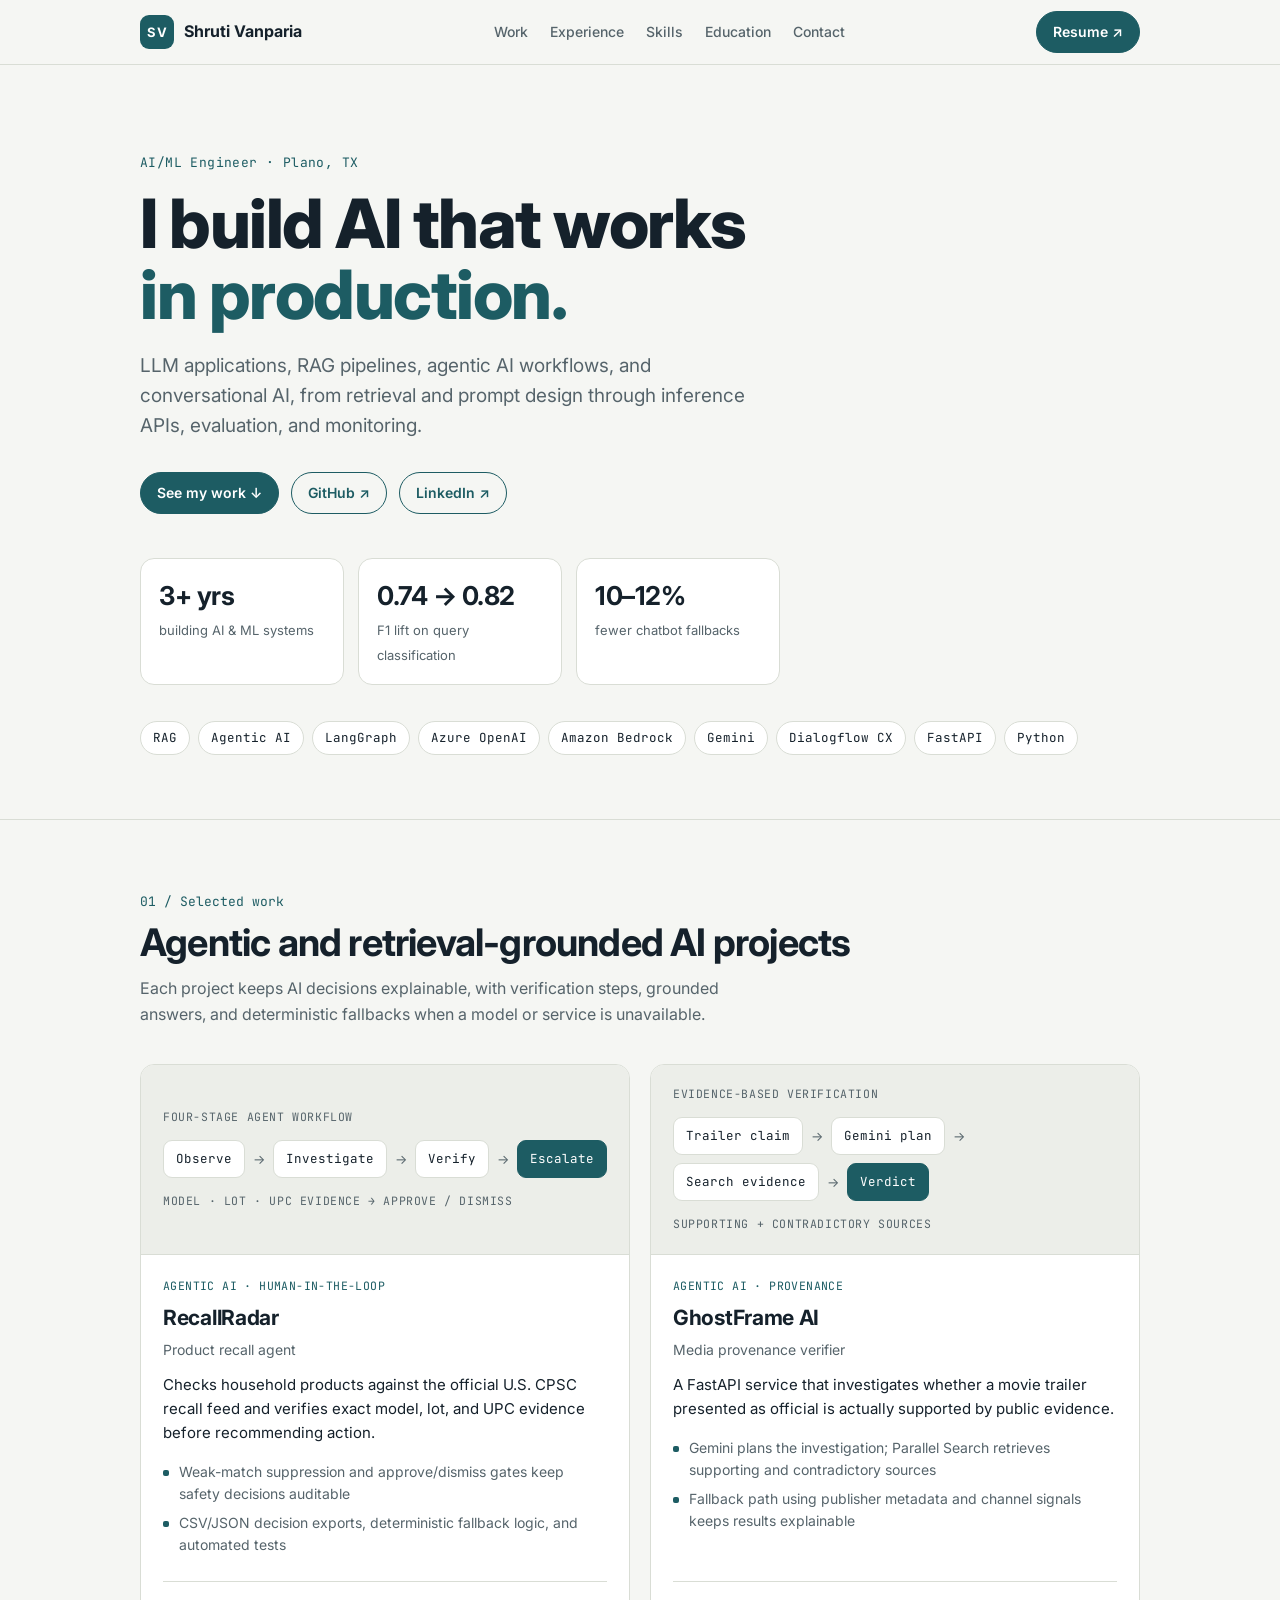
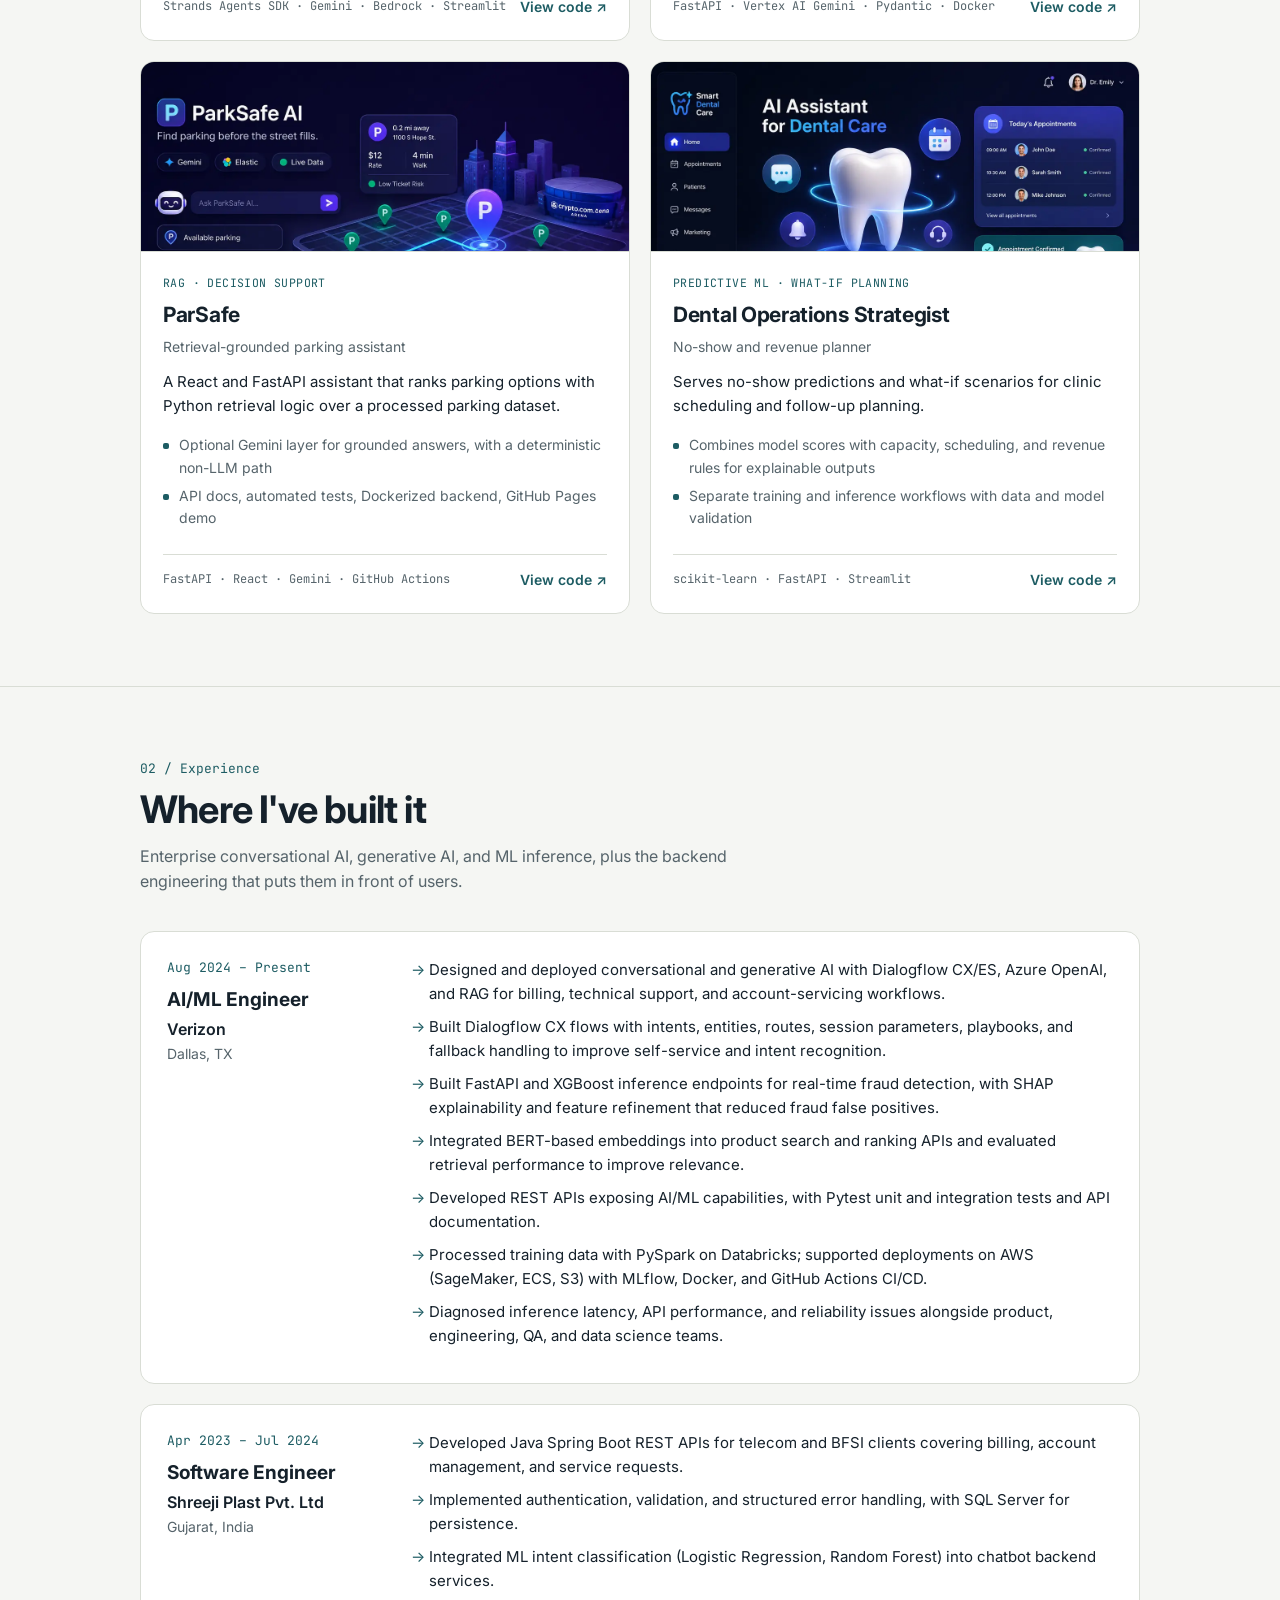
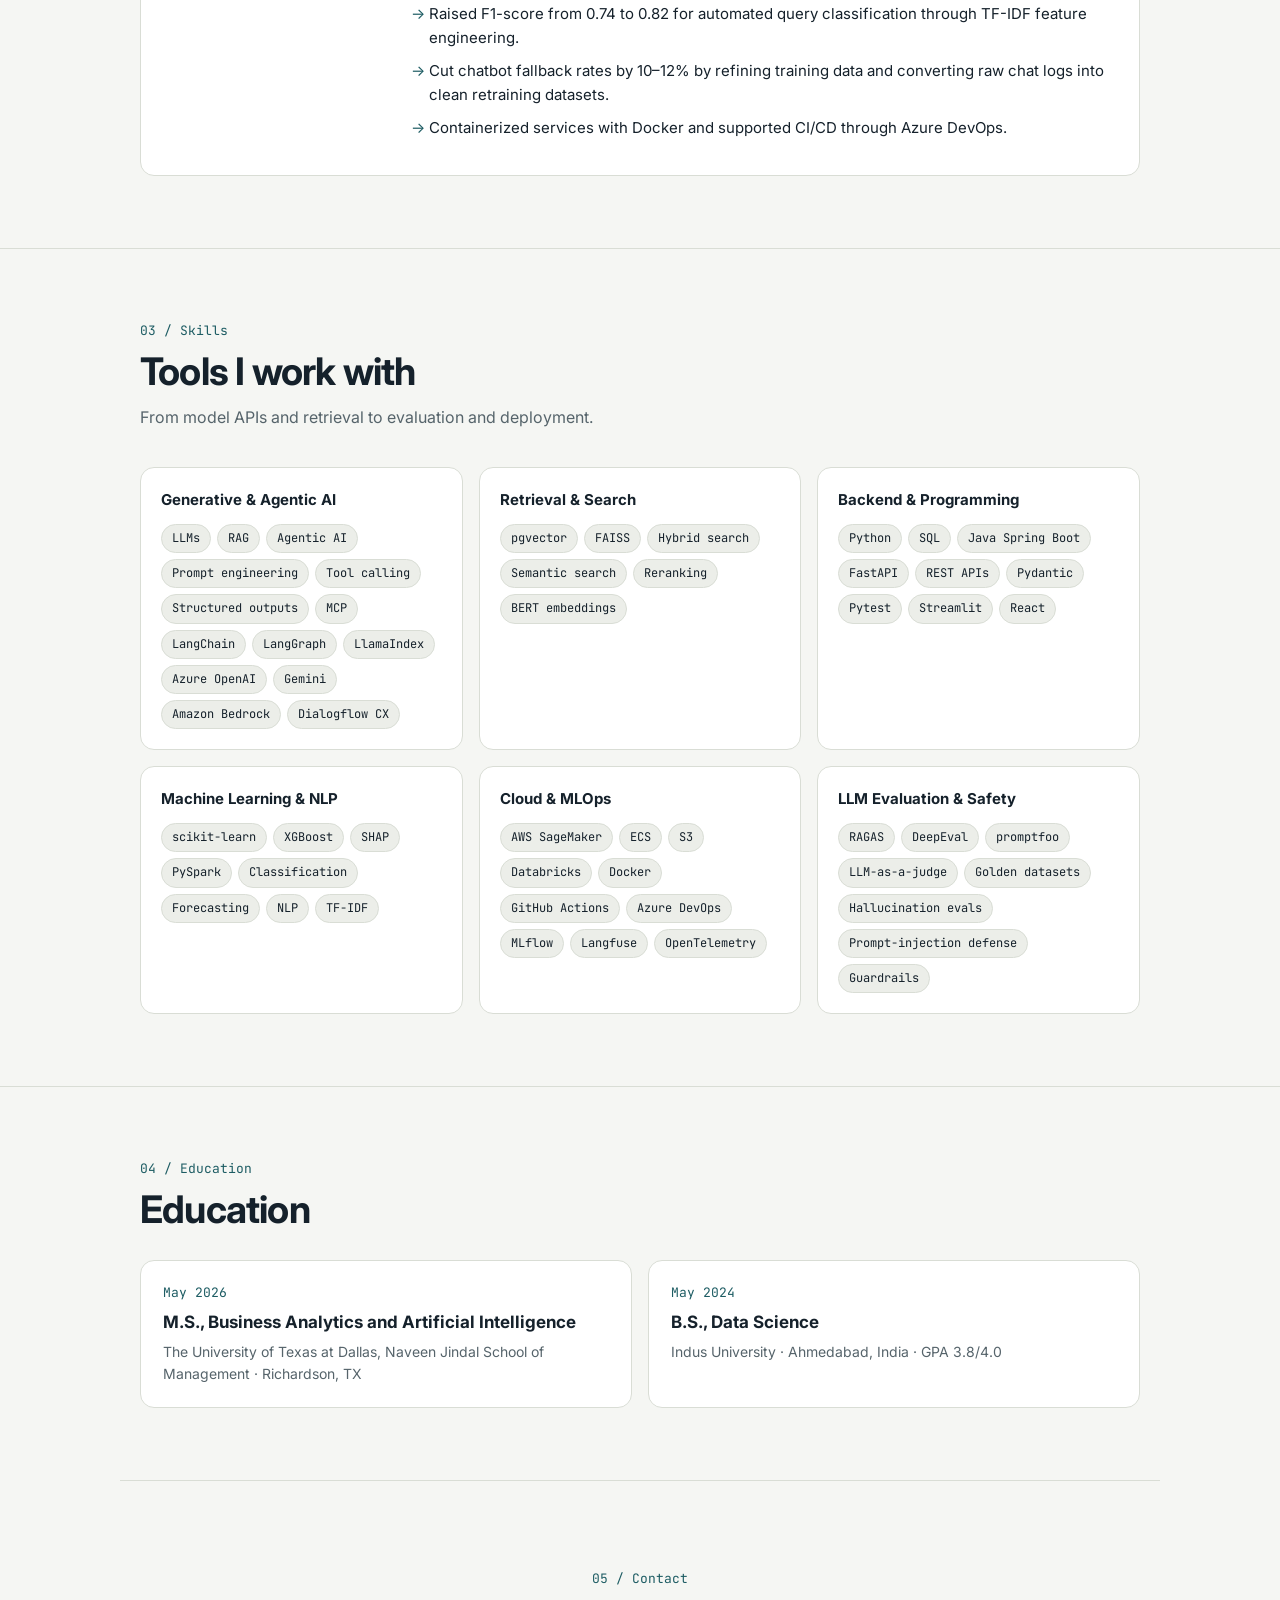
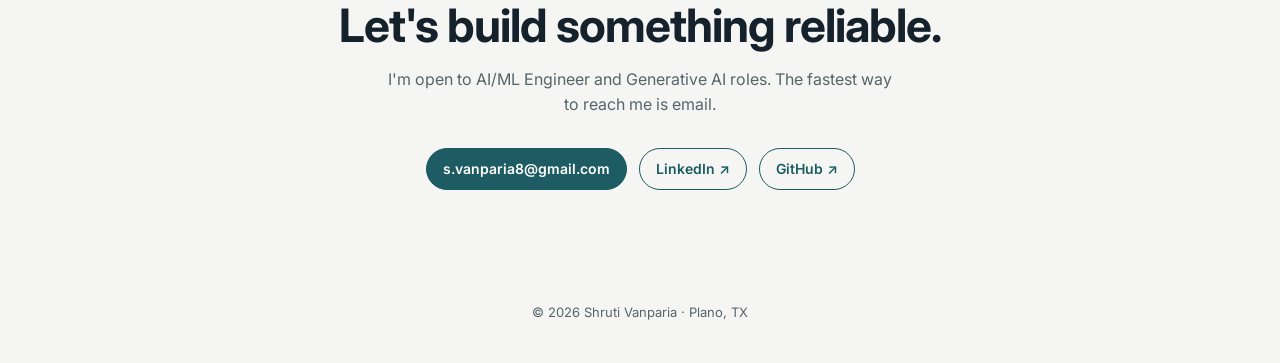
==== commit b31450d7: "Correct Verizon start date to Aug 2024" ====
--- a/index.html
+++ b/index.html
@@ -329,7 +329,7 @@
       <div class="timeline">
         <div class="role">
           <div class="role-meta">
-            <div class="when">May 2024 – Present</div>
+            <div class="when">Aug 2024 – Present</div>
             <h3>AI/ML Engineer</h3>
             <div class="org">Verizon</div>
             <div class="where">Dallas, TX</div>
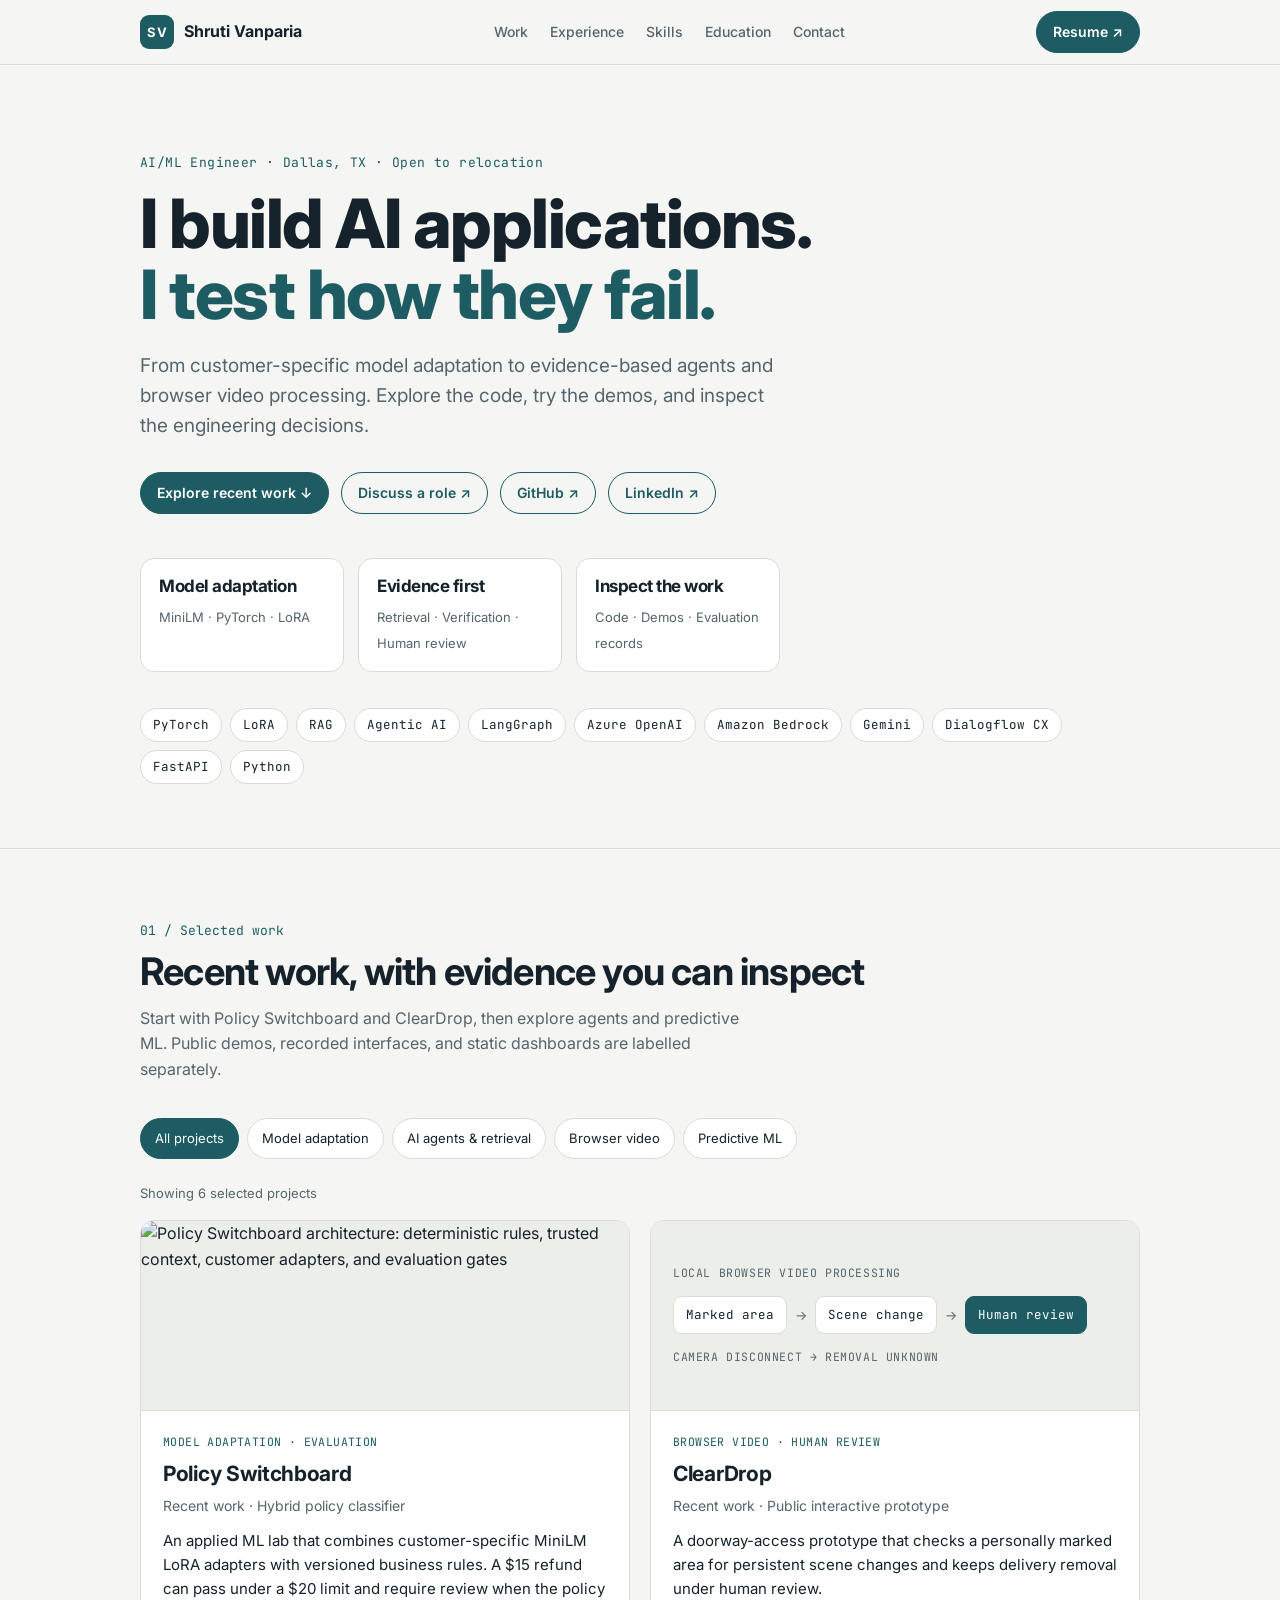
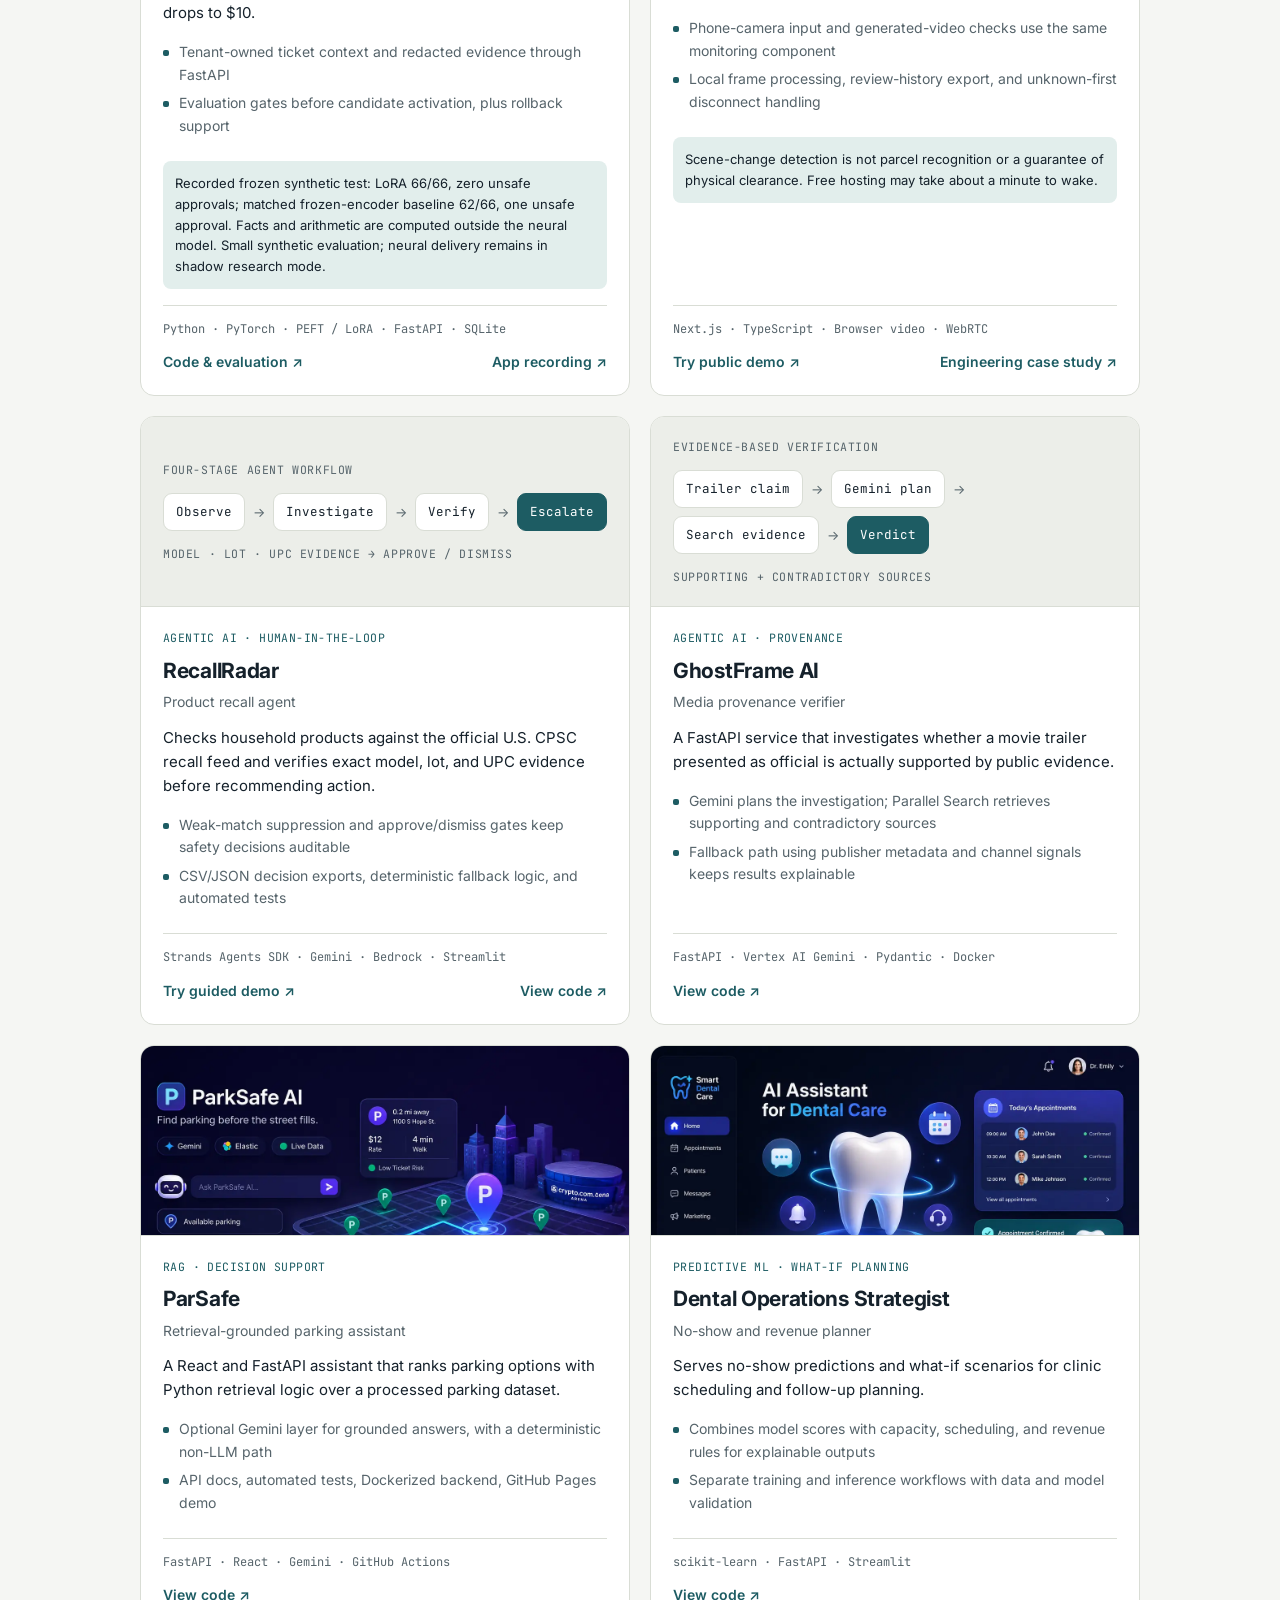
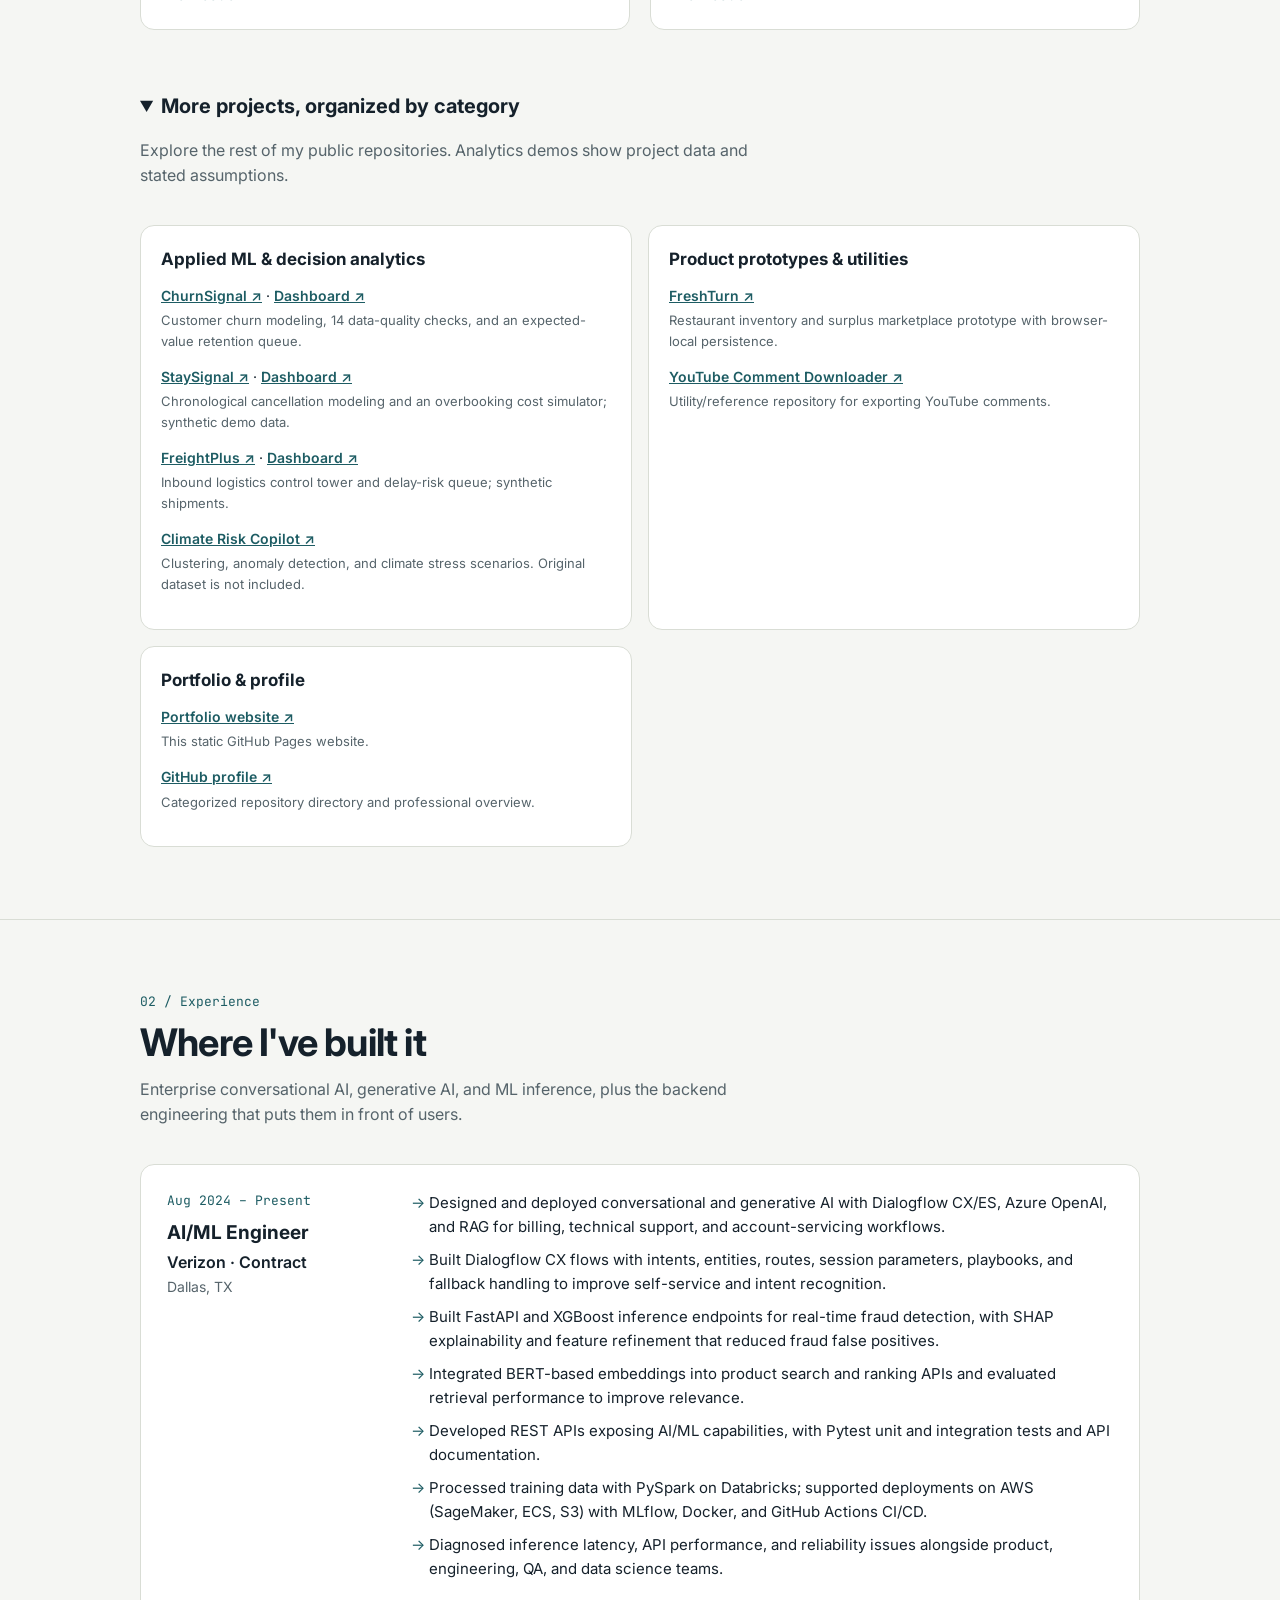
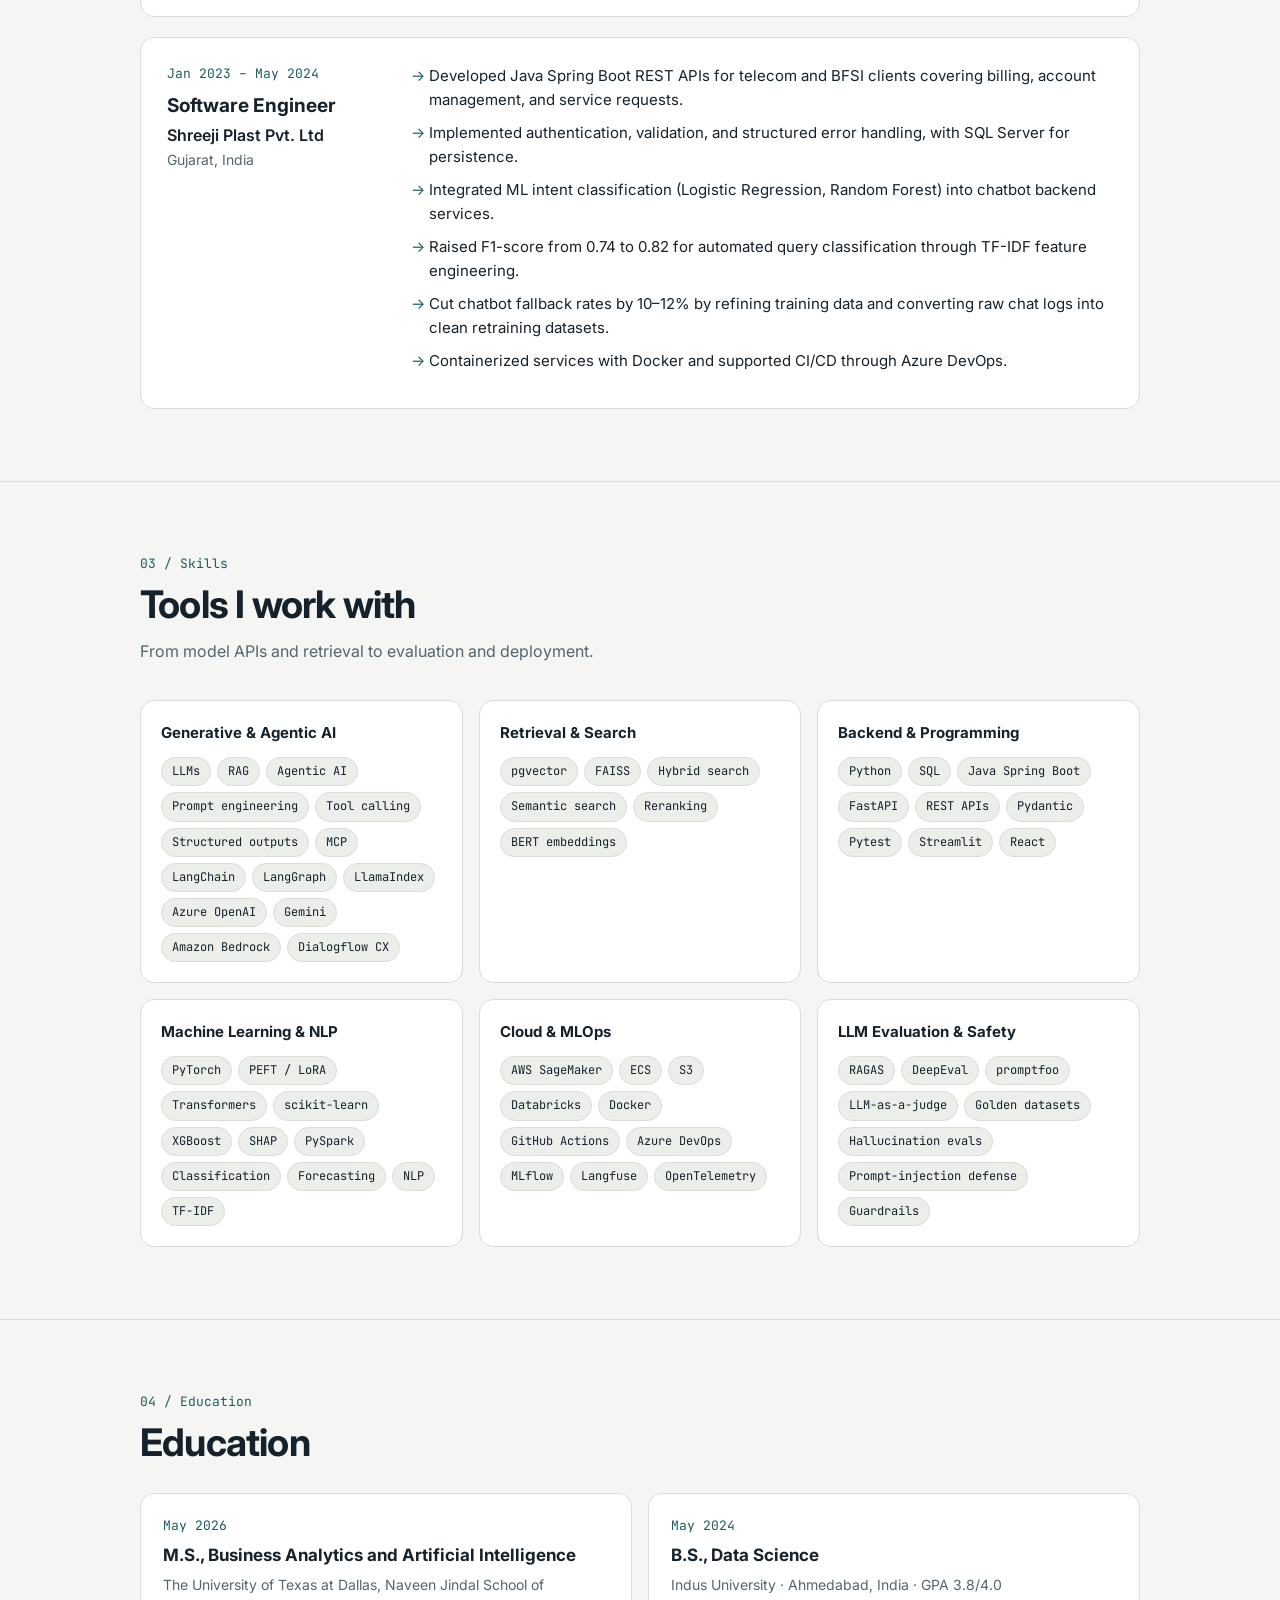
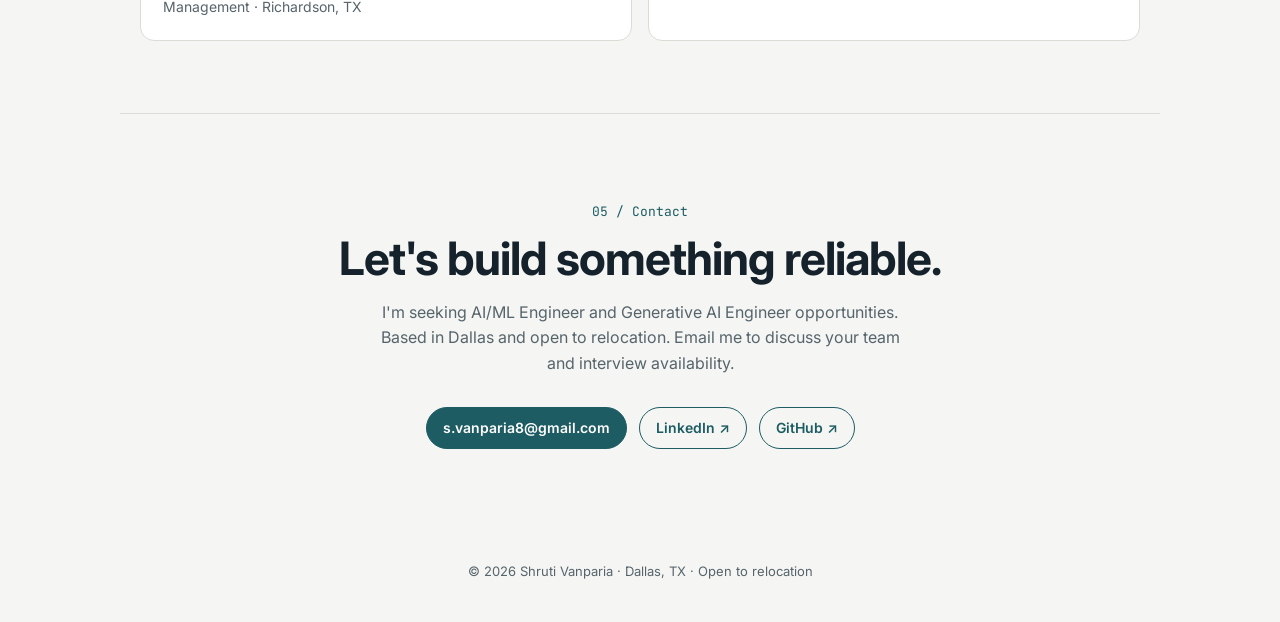
==== commit 1d3be3d6: "Feature recent AI work and organize portfolio projects by category" ====
--- a/index.html
+++ b/index.html
@@ -4,9 +4,9 @@
   <meta charset="utf-8">
   <meta name="viewport" content="width=device-width, initial-scale=1">
   <title>Shruti Vanparia — AI/ML Engineer</title>
-  <meta name="description" content="Shruti Vanparia is an AI/ML Engineer building LLM applications, RAG pipelines, agentic AI workflows, and conversational AI in production.">
+  <meta name="description" content="Shruti Vanparia is an AI/ML Engineer in Dallas, open to relocation. Explore model adaptation, AI agents, browser video processing, and evaluated Python applications.">
   <meta property="og:title" content="Shruti Vanparia — AI/ML Engineer">
-  <meta property="og:description" content="LLM applications, RAG pipelines, agentic AI, and conversational AI in production.">
+  <meta property="og:description" content="Model adaptation, AI agents, evaluation, and Python applications. Dallas · Open to relocation.">
   <link rel="preconnect" href="https://fonts.googleapis.com">
   <link rel="preconnect" href="https://fonts.gstatic.com" crossorigin>
   <link href="https://fonts.googleapis.com/css2?family=Inter:wght@400;500;600;700;800&family=JetBrains+Mono:wght@400;500&display=swap" rel="stylesheet">
@@ -170,9 +170,38 @@
       .stats { grid-template-columns: 1fr; }
       .card-foot { flex-direction: column; align-items: flex-start; }
     }
+
+    :focus-visible { outline: 3px solid var(--accent); outline-offset: 4px; }
+    section[id] { scroll-margin-top: 84px; }
+    .skip-link { position:absolute; top:-100px; left:20px; padding:12px; background:var(--surface); z-index:50; }
+    .skip-link:focus { top:12px; }
+    .stat strong { font-size:17px; line-height:1.4; margin-bottom:5px; }
+    .filters { display:flex; flex-wrap:wrap; gap:8px; margin-bottom:24px; }
+    .filter { font:inherit; font-size:13px; cursor:pointer; padding:9px 14px; border:1px solid var(--line); border-radius:999px; background:var(--surface); color:var(--ink); }
+    .filter[aria-pressed="true"] { background:var(--accent); color:#fff; border-color:var(--accent); }
+    [hidden] { display:none !important; }
+    .project-count { font-size:13px; color:var(--muted); margin-bottom:16px; }
+    .card-foot { flex-wrap:wrap; }
+    .card-foot .stack { flex-basis:100%; }
+    .evidence { padding:12px; background:var(--accent-soft); border-radius:8px; font-size:13px; margin-bottom:16px; }
+    .directory { margin-top:44px; }
+    .directory summary { cursor:pointer; font-size:20px; font-weight:700; padding:16px 0; }
+    .directory-grid { display:grid; grid-template-columns:repeat(2,minmax(0,1fr)); gap:16px; margin-top:16px; }
+    .directory-group { padding:20px; border:1px solid var(--line); border-radius:var(--radius); background:var(--surface); }
+    .directory-group h3 { font-size:17px; margin-bottom:12px; }
+    .directory-group ul { list-style:none; }
+    .directory-group li { margin-bottom:14px; font-size:14px; }
+    .directory-group a { font-weight:600; color:var(--accent); }
+    .directory-group small { display:block; color:var(--muted); font-size:13px; margin-top:3px; }
+    .visual.policy img { object-fit:contain; }
+    @media(max-width:820px) { .directory-grid { grid-template-columns:1fr; } .stats { grid-template-columns:1fr; } }
+    @media(max-width:480px) { .brand { font-size:13px; gap:6px; } .nav { gap:8px; } .nav .btn { padding:8px 10px; font-size:12px; } }
+    @media(prefers-reduced-motion:reduce) { html { scroll-behavior:auto; } }
+
   </style>
 </head>
 <body>
+<a class="skip-link" href="#work">Skip to projects</a>
 
 <header>
   <div class="wrap nav">
@@ -192,21 +221,22 @@
 
   <!-- 1. HERO -->
   <section class="wrap hero">
-    <div class="kicker">AI/ML Engineer · Plano, TX</div>
-    <h1>I build AI that works<br><em>in production.</em></h1>
-    <p class="lead">LLM applications, RAG pipelines, agentic AI workflows, and conversational AI, from retrieval and prompt design through inference APIs, evaluation, and monitoring.</p>
+    <div class="kicker">AI/ML Engineer · Dallas, TX · Open to relocation</div>
+    <h1>I build AI applications.<br><em>I test how they fail.</em></h1>
+    <p class="lead">From customer-specific model adaptation to evidence-based agents and browser video processing. Explore the code, try the demos, and inspect the engineering decisions.</p>
     <div class="hero-actions">
-      <a class="btn solid" href="#work">See my work ↓</a>
+      <a class="btn solid" href="#work">Explore recent work ↓</a>
+      <a class="btn" href="mailto:s.vanparia8@gmail.com?subject=AI%2FML%20Engineering%20Opportunity">Discuss a role ↗</a>
       <a class="btn" href="https://github.com/ShrutiVan17" target="_blank" rel="noopener">GitHub ↗</a>
       <a class="btn" href="https://www.linkedin.com/in/shruti-17s/" target="_blank" rel="noopener">LinkedIn ↗</a>
     </div>
     <div class="stats">
-      <div class="stat"><strong>3+ yrs</strong><span>building AI & ML systems</span></div>
-      <div class="stat"><strong>0.74 → 0.82</strong><span>F1 lift on query classification</span></div>
-      <div class="stat"><strong>10–12%</strong><span>fewer chatbot fallbacks</span></div>
+      <div class="stat"><strong>Model adaptation</strong><span>MiniLM · PyTorch · LoRA</span></div>
+      <div class="stat"><strong>Evidence first</strong><span>Retrieval · Verification · Human review</span></div>
+      <div class="stat"><strong>Inspect the work</strong><span>Code · Demos · Evaluation records</span></div>
     </div>
     <div class="chips">
-      <span class="chip">RAG</span><span class="chip">Agentic AI</span><span class="chip">LangGraph</span>
+      <span class="chip">PyTorch</span><span class="chip">LoRA</span><span class="chip">RAG</span><span class="chip">Agentic AI</span><span class="chip">LangGraph</span>
       <span class="chip">Azure OpenAI</span><span class="chip">Amazon Bedrock</span><span class="chip">Gemini</span>
       <span class="chip">Dialogflow CX</span><span class="chip">FastAPI</span><span class="chip">Python</span>
     </div>
@@ -216,12 +246,29 @@
   <section class="block" id="work">
     <div class="wrap">
       <div class="eyebrow">01 / Selected work</div>
-      <h2>Agentic and retrieval-grounded AI projects</h2>
-      <p class="intro">Each project keeps AI decisions explainable, with verification steps, grounded answers, and deterministic fallbacks when a model or service is unavailable.</p>
-
+      <h2>Recent work, with evidence you can inspect</h2>
+      <p class="intro">Start with Policy Switchboard and ClearDrop, then explore agents and predictive ML. Public demos, recorded interfaces, and static dashboards are labelled separately.</p>
+
+<div class="filters" aria-label="Filter selected projects" hidden>
+<button type="button" class="filter" data-filter="all" aria-pressed="true">All projects</button>
+<button type="button" class="filter" data-filter="adaptation" aria-pressed="false">Model adaptation</button>
+<button type="button" class="filter" data-filter="agents" aria-pressed="false">AI agents &amp; retrieval</button>
+<button type="button" class="filter" data-filter="vision" aria-pressed="false">Browser video</button>
+<button type="button" class="filter" data-filter="predictive" aria-pressed="false">Predictive ML</button>
+</div><p class="project-count" role="status" aria-live="polite">Showing 6 selected projects</p>
       <div class="projects">
-
-        <article class="card">
+<article class="card" data-category="adaptation">
+<div class="visual policy"><img src="https://raw.githubusercontent.com/ShrutiVan17/policy-switchboard/main/docs/assets/architecture.svg" alt="Policy Switchboard architecture: deterministic rules, trusted context, customer adapters, and evaluation gates" loading="lazy"></div>
+<div class="card-body"><span class="tag">Model adaptation · Evaluation</span><h3>Policy Switchboard</h3><div class="sub">Recent work · Hybrid policy classifier</div>
+<p class="desc">An applied ML lab that combines customer-specific MiniLM LoRA adapters with versioned business rules. A $15 refund can pass under a $20 limit and require review when the policy drops to $10.</p><ul><li>Tenant-owned ticket context and redacted evidence through FastAPI</li><li>Evaluation gates before candidate activation, plus rollback support</li></ul><p class="evidence">Recorded frozen synthetic test: LoRA 66/66, zero unsafe approvals; matched frozen-encoder baseline 62/66, one unsafe approval. Facts and arithmetic are computed outside the neural model. Small synthetic evaluation; neural delivery remains in shadow research mode.</p>
+<div class="card-foot"><span class="stack">Python · PyTorch · PEFT / LoRA · FastAPI · SQLite</span><a href="https://github.com/ShrutiVan17/policy-switchboard" target="_blank" rel="noopener">Code & evaluation ↗</a><a href="https://github.com/ShrutiVan17/policy-switchboard/blob/main/docs/assets/app-demo.gif" target="_blank" rel="noopener">App recording ↗</a></div></div></article>
+<article class="card" data-category="vision">
+<div class="visual "><div class="flow-visual"><div class="flow-label">LOCAL BROWSER VIDEO PROCESSING</div><div class="steps"><span class="step">Marked area</span><span class="arrow">→</span><span class="step">Scene change</span><span class="arrow">→</span><span class="step hl">Human review</span></div><div class="flow-label">CAMERA DISCONNECT → REMOVAL UNKNOWN</div></div></div>
+<div class="card-body"><span class="tag">Browser video · Human review</span><h3>ClearDrop</h3><div class="sub">Recent work · Public interactive prototype</div>
+<p class="desc">A doorway-access prototype that checks a personally marked area for persistent scene changes and keeps delivery removal under human review.</p><ul><li>Phone-camera input and generated-video checks use the same monitoring component</li><li>Local frame processing, review-history export, and unknown-first disconnect handling</li></ul><p class="evidence">Scene-change detection is not parcel recognition or a guarantee of physical clearance. Free hosting may take about a minute to wake.</p>
+<div class="card-foot"><span class="stack">Next.js · TypeScript · Browser video · WebRTC</span><a href="https://cleardrop-shrutivan17.onrender.com/" target="_blank" rel="noopener">Try public demo ↗</a><a href="https://github.com/ShrutiVan17/cleardrop/blob/main/docs/engineering-case-study.md" target="_blank" rel="noopener">Engineering case study ↗</a></div></div></article>
+
+        <article class="card" data-category="agents">
           <div class="visual">
             <div class="flow-visual">
               <div class="flow-label">FOUR-STAGE AGENT WORKFLOW</div>
@@ -245,12 +292,13 @@
             </ul>
             <div class="card-foot">
               <span class="stack">Strands Agents SDK · Gemini · Bedrock · Streamlit</span>
-              <a href="https://github.com/ShrutiVan17/RecallRadar" target="_blank" rel="noopener">View code ↗</a>
+              <a href="https://recallradar-ofegn2yso5jbkc3tpgejhm.streamlit.app/" target="_blank" rel="noopener">Try guided demo ↗</a>
+<a href="https://github.com/ShrutiVan17/RecallRadar" target="_blank" rel="noopener">View code ↗</a>
             </div>
           </div>
         </article>
 
-        <article class="card">
+        <article class="card" data-category="agents">
           <div class="visual">
             <div class="flow-visual">
               <div class="flow-label">EVIDENCE-BASED VERIFICATION</div>
@@ -279,7 +327,7 @@
           </div>
         </article>
 
-        <article class="card">
+        <article class="card" data-category="agents">
           <div class="visual"><img src="project-parksafe-ai.webp" alt="ParSafe parking recommendation interface" loading="lazy"></div>
           <div class="card-body">
             <span class="tag">RAG · Decision support</span>
@@ -297,7 +345,7 @@
           </div>
         </article>
 
-        <article class="card">
+        <article class="card" data-category="predictive">
           <div class="visual"><img src="project-dental-ai-real.webp" alt="Dental Operations Strategist interface" loading="lazy"></div>
           <div class="card-body">
             <span class="tag">Predictive ML · What-if planning</span>
@@ -316,6 +364,9 @@
         </article>
 
       </div>
+<details class="directory" open><summary>More projects, organized by category</summary>
+<p class="intro">Explore the rest of my public repositories. Analytics demos show project data and stated assumptions.</p>
+<div class="directory-grid"><div class="directory-group"><h3>Applied ML & decision analytics</h3><ul><li><a href="https://github.com/ShrutiVan17/telecom" target="_blank" rel="noopener">ChurnSignal ↗</a> · <a href="https://shrutivan17.github.io/telecom/" target="_blank" rel="noopener">Dashboard ↗</a><small>Customer churn modeling, 14 data-quality checks, and an expected-value retention queue.</small></li><li><a href="https://github.com/ShrutiVan17/staysignal_hotel" target="_blank" rel="noopener">StaySignal ↗</a> · <a href="https://shrutivan17.github.io/staysignal_hotel/" target="_blank" rel="noopener">Dashboard ↗</a><small>Chronological cancellation modeling and an overbooking cost simulator; synthetic demo data.</small></li><li><a href="https://github.com/ShrutiVan17/FreightPlus" target="_blank" rel="noopener">FreightPlus ↗</a> · <a href="https://shrutivan17.github.io/FreightPlus/" target="_blank" rel="noopener">Dashboard ↗</a><small>Inbound logistics control tower and delay-risk queue; synthetic shipments.</small></li><li><a href="https://github.com/ShrutiVan17/climate-risk" target="_blank" rel="noopener">Climate Risk Copilot ↗</a><small>Clustering, anomaly detection, and climate stress scenarios. Original dataset is not included.</small></li></ul></div><div class="directory-group"><h3>Product prototypes & utilities</h3><ul><li><a href="https://github.com/ShrutiVan17/food_waste" target="_blank" rel="noopener">FreshTurn ↗</a><small>Restaurant inventory and surplus marketplace prototype with browser-local persistence.</small></li><li><a href="https://github.com/ShrutiVan17/Youtube-comment-project" target="_blank" rel="noopener">YouTube Comment Downloader ↗</a><small>Utility/reference repository for exporting YouTube comments.</small></li></ul></div><div class="directory-group"><h3>Portfolio & profile</h3><ul><li><a href="https://github.com/ShrutiVan17/portfolio" target="_blank" rel="noopener">Portfolio website ↗</a><small>This static GitHub Pages website.</small></li><li><a href="https://github.com/ShrutiVan17/ShrutiVan17" target="_blank" rel="noopener">GitHub profile ↗</a><small>Categorized repository directory and professional overview.</small></li></ul></div></div></details>
     </div>
   </section>
 
@@ -331,7 +382,7 @@
           <div class="role-meta">
             <div class="when">Aug 2024 – Present</div>
             <h3>AI/ML Engineer</h3>
-            <div class="org">Verizon</div>
+            <div class="org">Verizon · Contract</div>
             <div class="where">Dallas, TX</div>
           </div>
           <ul>
@@ -347,7 +398,7 @@
 
         <div class="role">
           <div class="role-meta">
-            <div class="when">Apr 2023 – Jul 2024</div>
+            <div class="when">Jan 2023 – May 2024</div>
             <h3>Software Engineer</h3>
             <div class="org">Shreeji Plast Pvt. Ltd</div>
             <div class="where">Gujarat, India</div>
@@ -399,7 +450,7 @@
         <div class="skill-group">
           <h3>Machine Learning & NLP</h3>
           <div class="chips">
-            <span class="chip">scikit-learn</span><span class="chip">XGBoost</span><span class="chip">SHAP</span><span class="chip">PySpark</span>
+            <span class="chip">PyTorch</span><span class="chip">PEFT / LoRA</span><span class="chip">Transformers</span><span class="chip">scikit-learn</span><span class="chip">XGBoost</span><span class="chip">SHAP</span><span class="chip">PySpark</span>
             <span class="chip">Classification</span><span class="chip">Forecasting</span><span class="chip">NLP</span><span class="chip">TF-IDF</span>
           </div>
         </div>
@@ -446,7 +497,7 @@
   <section class="wrap contact" id="contact">
     <div class="eyebrow">05 / Contact</div>
     <h2>Let's build something reliable.</h2>
-    <p>I'm open to AI/ML Engineer and Generative AI roles. The fastest way to reach me is email.</p>
+    <p>I'm seeking AI/ML Engineer and Generative AI Engineer opportunities. Based in Dallas and open to relocation. Email me to discuss your team and interview availability.</p>
     <div class="hero-actions">
       <a class="btn solid" href="mailto:s.vanparia8@gmail.com">s.vanparia8@gmail.com</a>
       <a class="btn" href="https://www.linkedin.com/in/shruti-17s/" target="_blank" rel="noopener">LinkedIn ↗</a>
@@ -456,7 +507,21 @@
 
 </main>
 
-<footer>© 2026 Shruti Vanparia · Plano, TX</footer>
-
+<footer>© 2026 Shruti Vanparia · Dallas, TX · Open to relocation</footer>
+
+<script>
+const filters = document.querySelector('.filters');
+const cards = [...document.querySelectorAll('.projects .card')];
+filters.hidden = false;
+filters.addEventListener('click', event => {
+  const button = event.target.closest('button[data-filter]');
+  if (!button) return;
+  filters.querySelectorAll('button').forEach(item => item.setAttribute('aria-pressed', String(item === button)));
+  const category = button.dataset.filter;
+  cards.forEach(card => { card.hidden = category !== 'all' && card.dataset.category !== category; });
+  const count = cards.filter(card => !card.hidden).length;
+  document.querySelector('.project-count').textContent = 'Showing ' + count + ' selected project' + (count === 1 ? '' : 's');
+});
+</script>
 </body>
 </html>
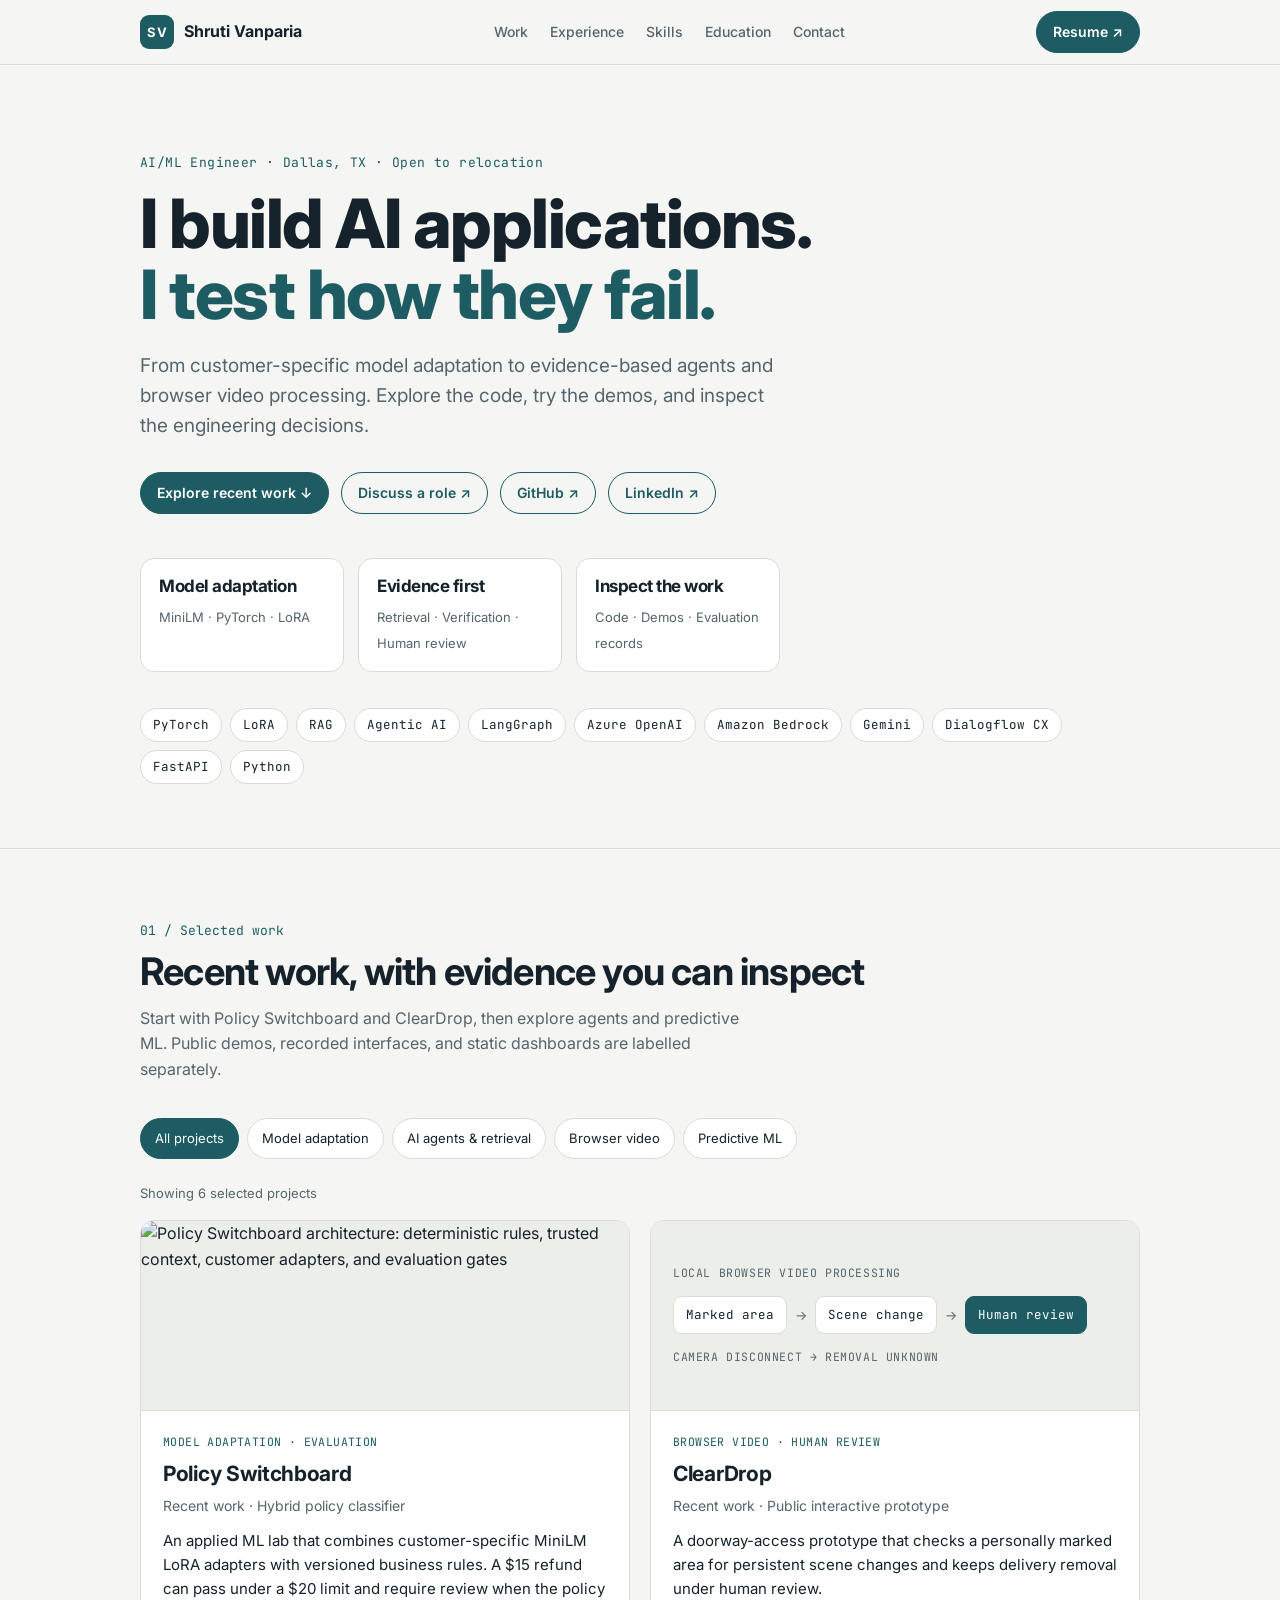
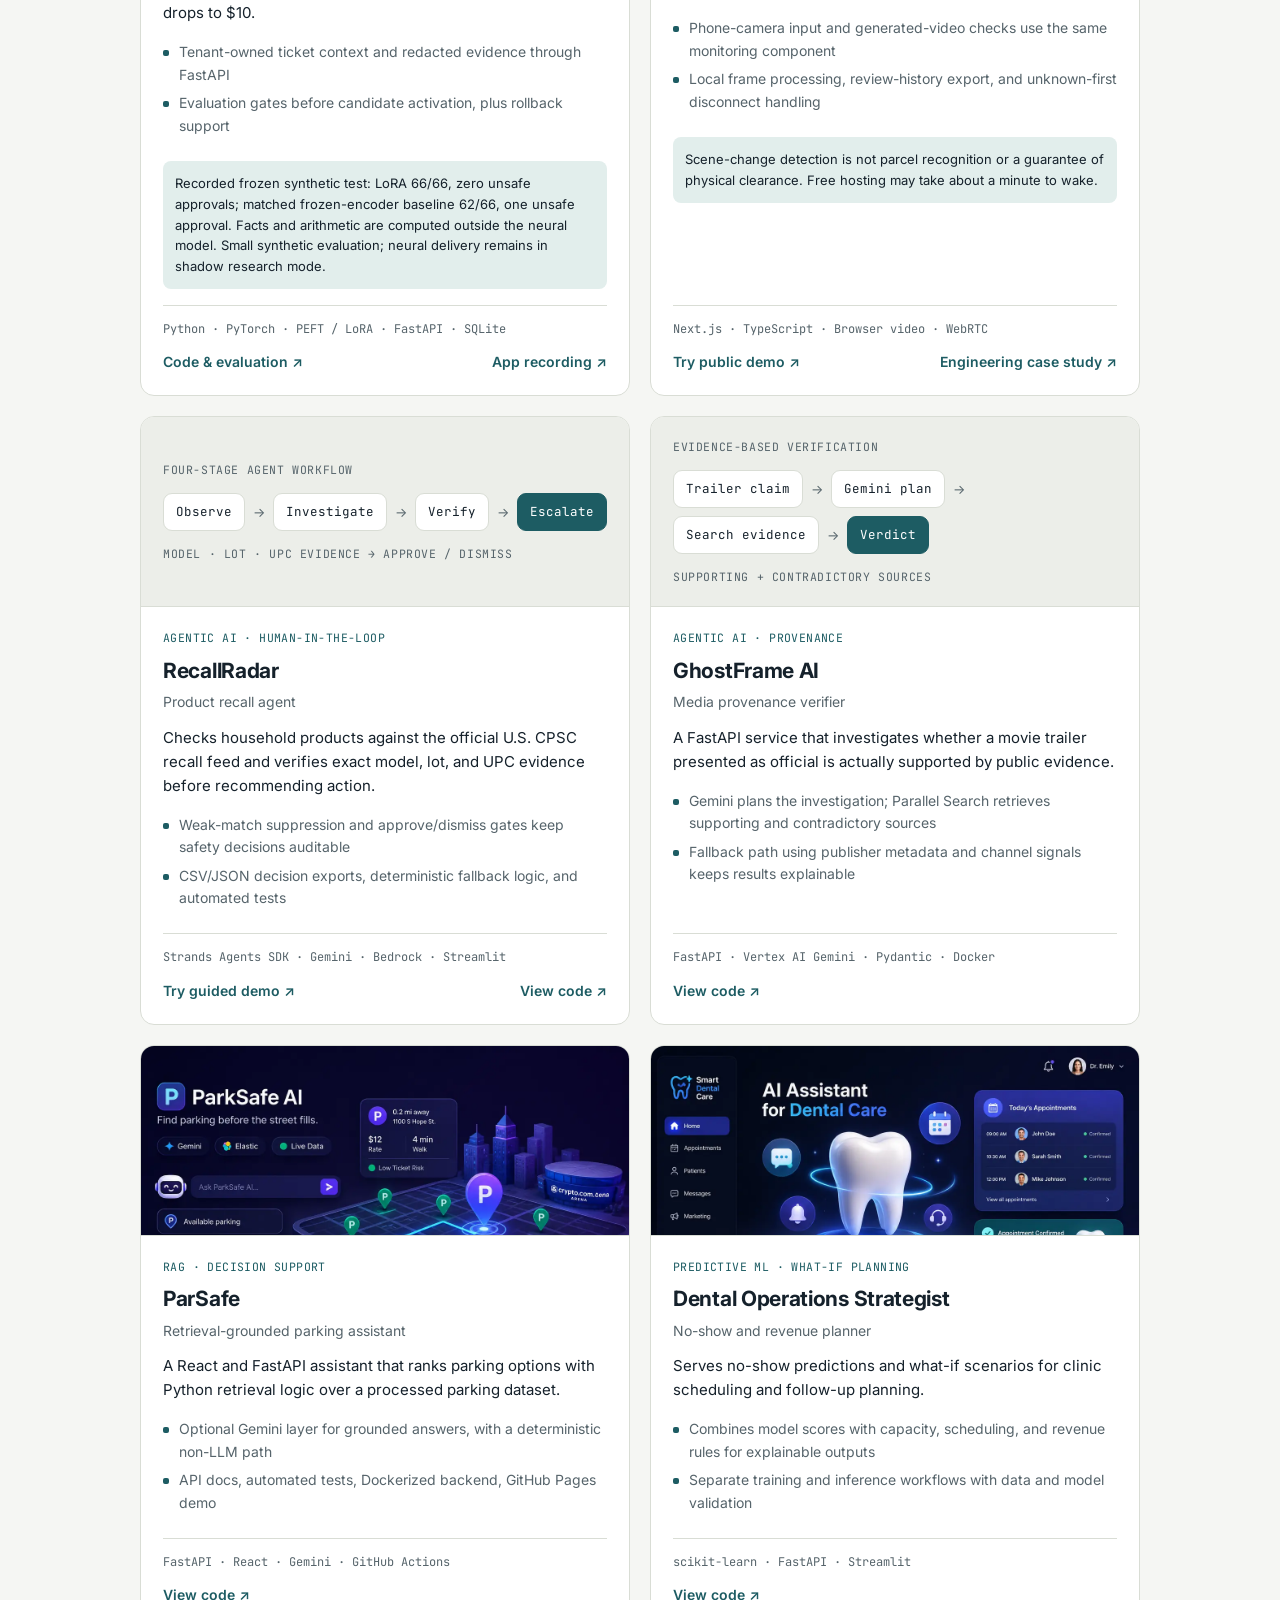
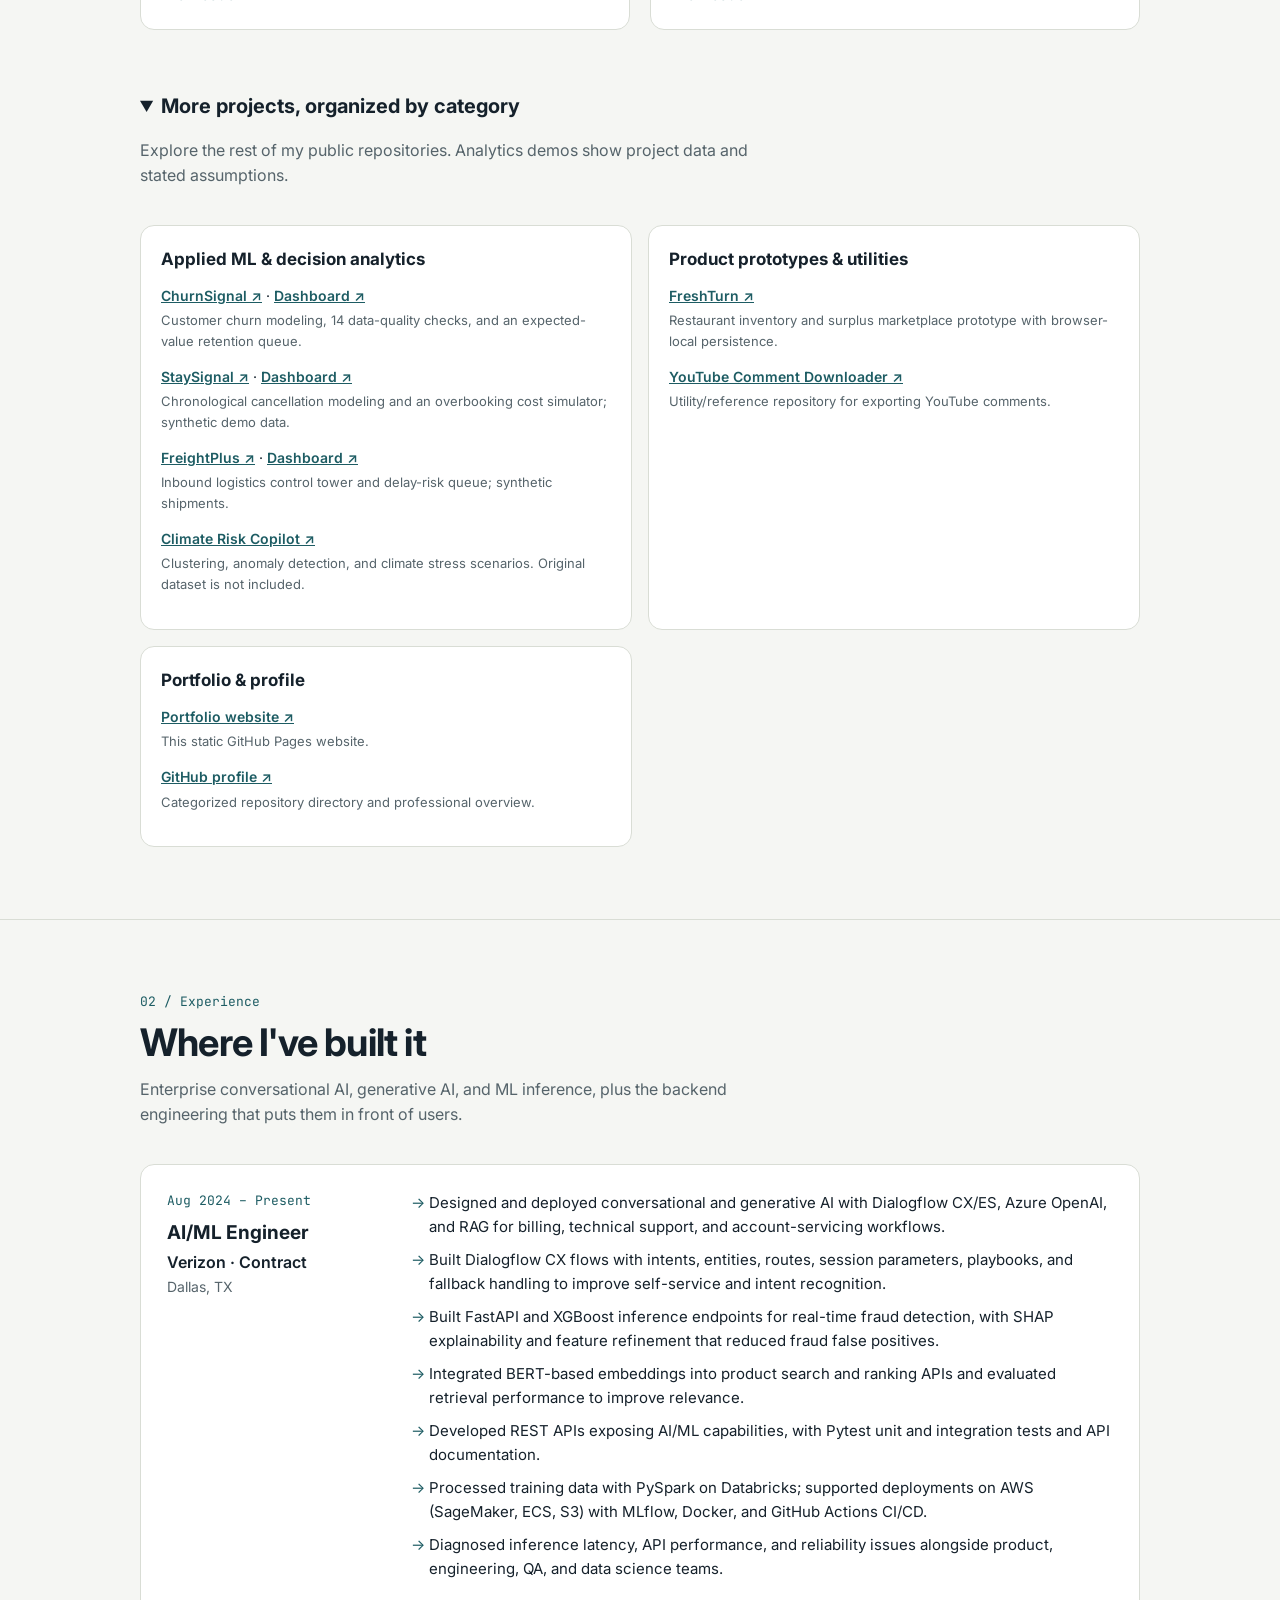
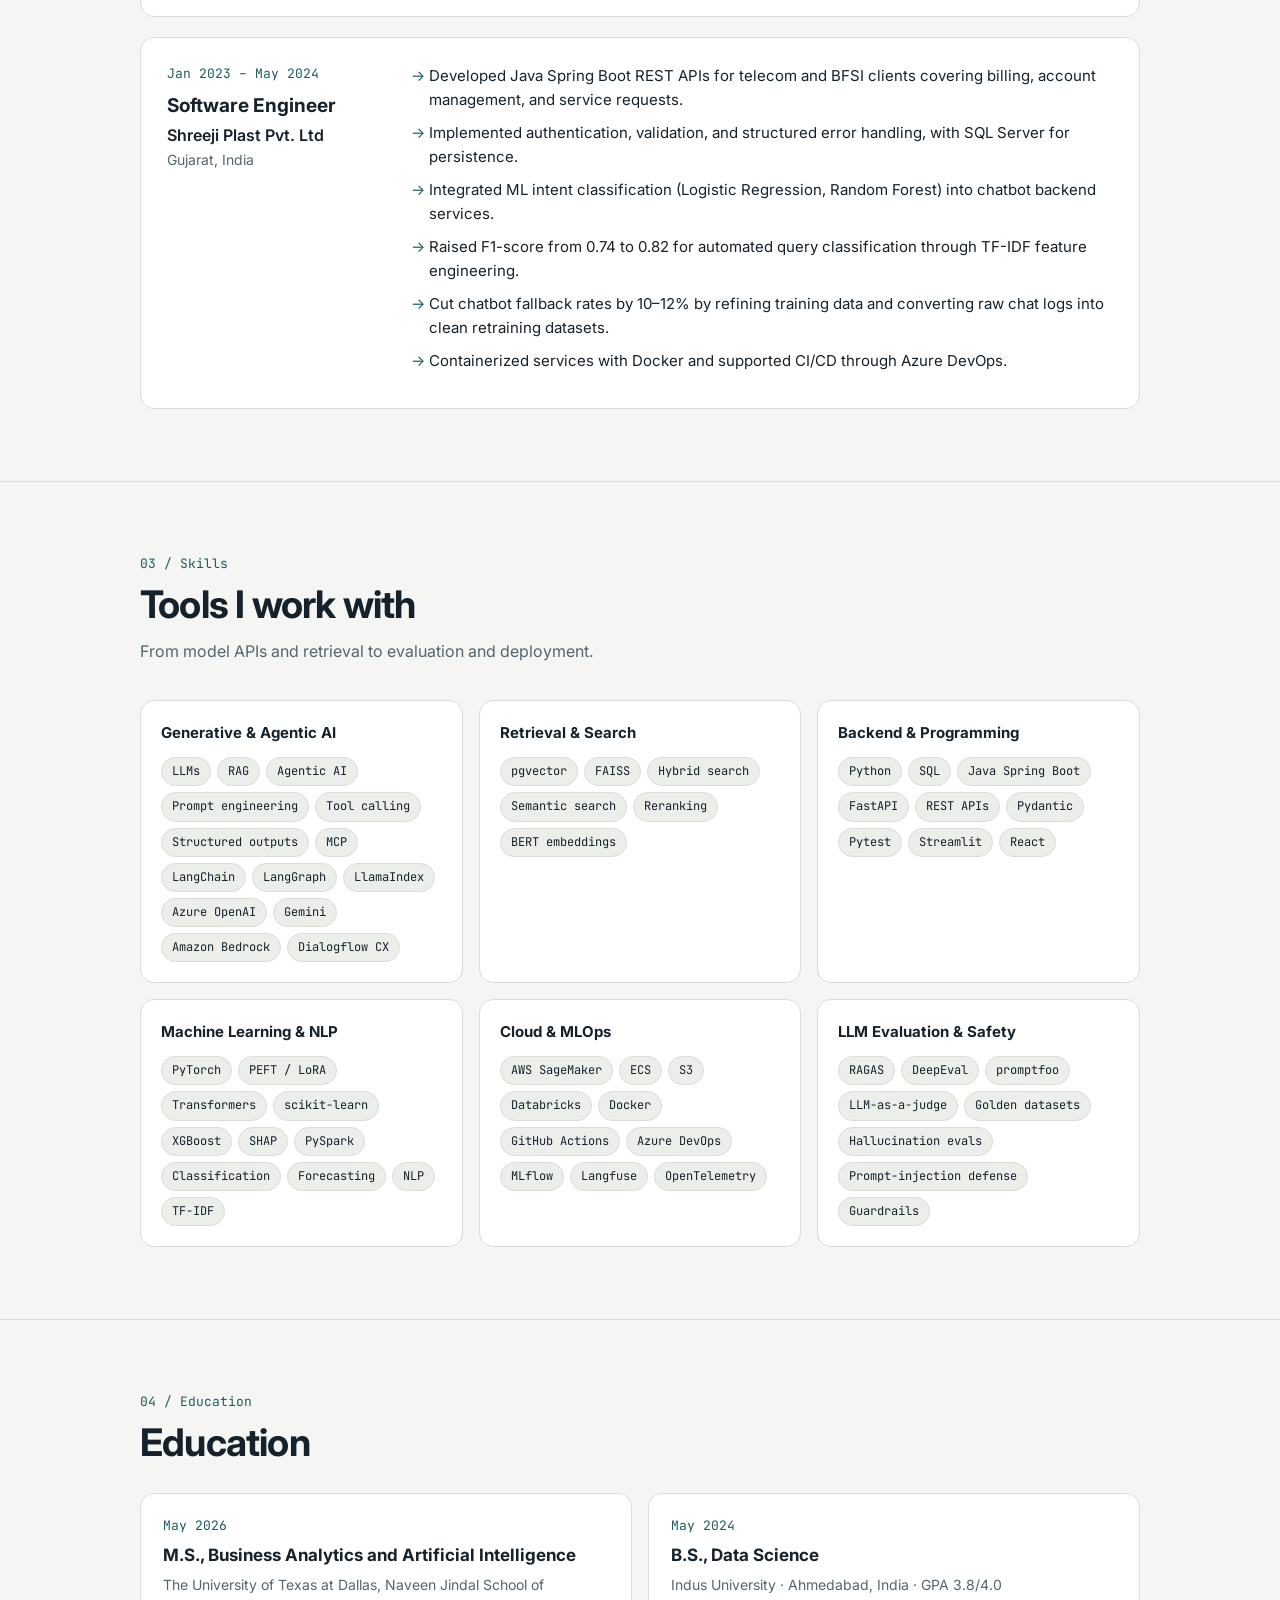
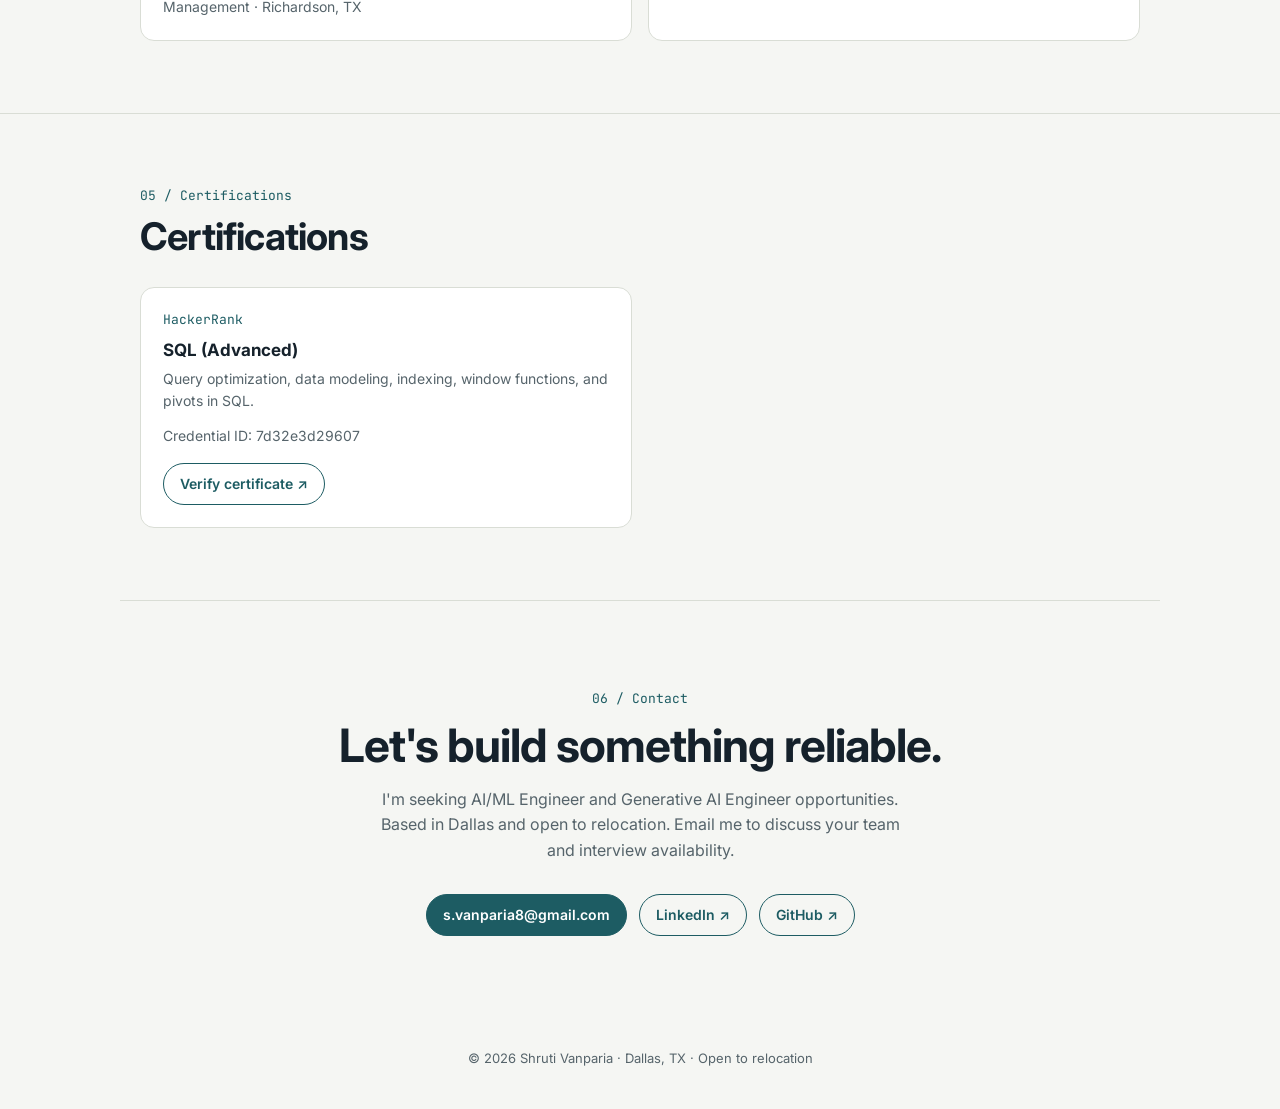
==== commit fed1b2f4: "Add verified HackerRank SQL Advanced certification to portfolio" ====
--- a/index.html
+++ b/index.html
@@ -493,9 +493,26 @@
     </div>
   </section>
 
+  <!-- CERTIFICATIONS -->
+  <section class="block" id="certifications">
+    <div class="wrap">
+      <div class="eyebrow">05 / Certifications</div>
+      <h2>Certifications</h2>
+      <div class="edu" style="margin-top:28px">
+        <div class="edu-item">
+          <div class="when">HackerRank</div>
+          <h3>SQL (Advanced)</h3>
+          <p>Query optimization, data modeling, indexing, window functions, and pivots in SQL.</p>
+          <p style="margin-top:12px">Credential ID: 7d32e3d29607</p>
+          <a class="btn" style="margin-top:16px" href="https://www.hackerrank.com/certificates/7d32e3d29607" target="_blank" rel="noopener">Verify certificate ↗</a>
+        </div>
+      </div>
+    </div>
+  </section>
+
   <!-- 6. CONTACT -->
   <section class="wrap contact" id="contact">
-    <div class="eyebrow">05 / Contact</div>
+    <div class="eyebrow">06 / Contact</div>
     <h2>Let's build something reliable.</h2>
     <p>I'm seeking AI/ML Engineer and Generative AI Engineer opportunities. Based in Dallas and open to relocation. Email me to discuss your team and interview availability.</p>
     <div class="hero-actions">
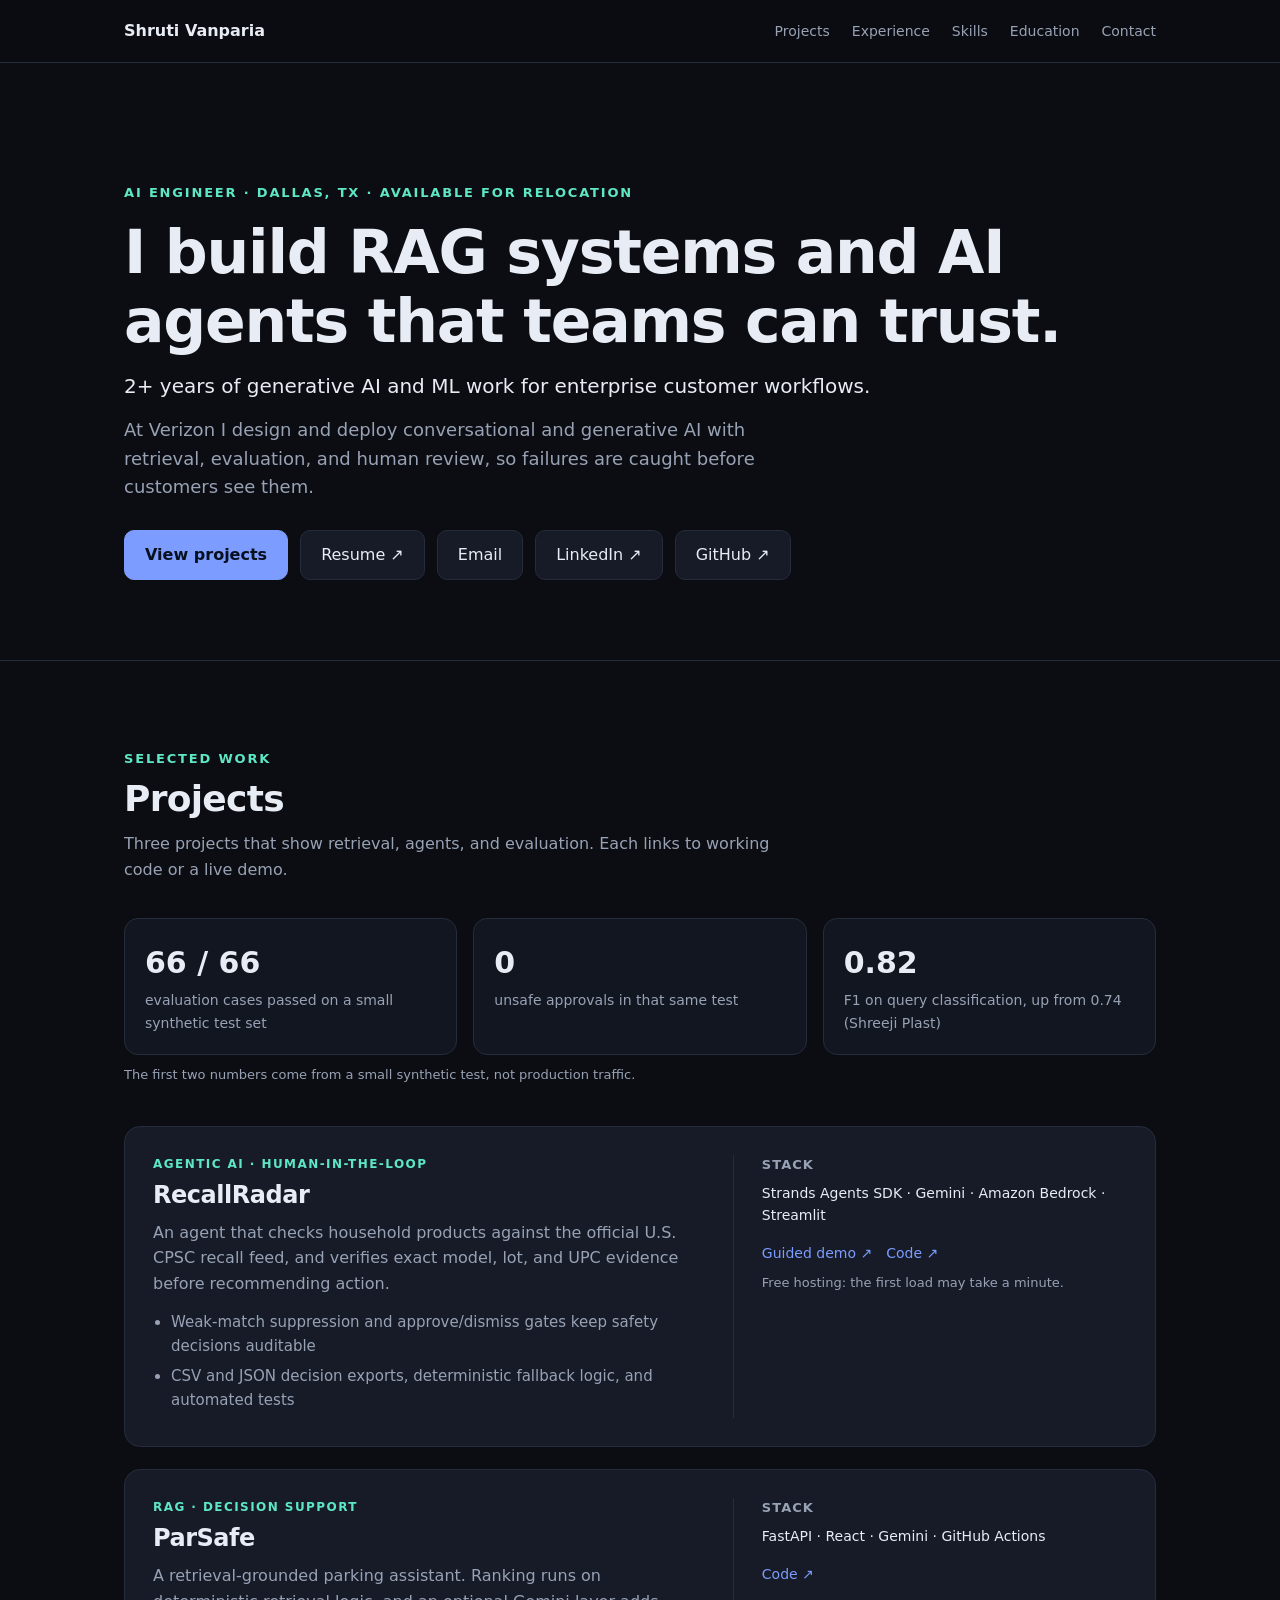
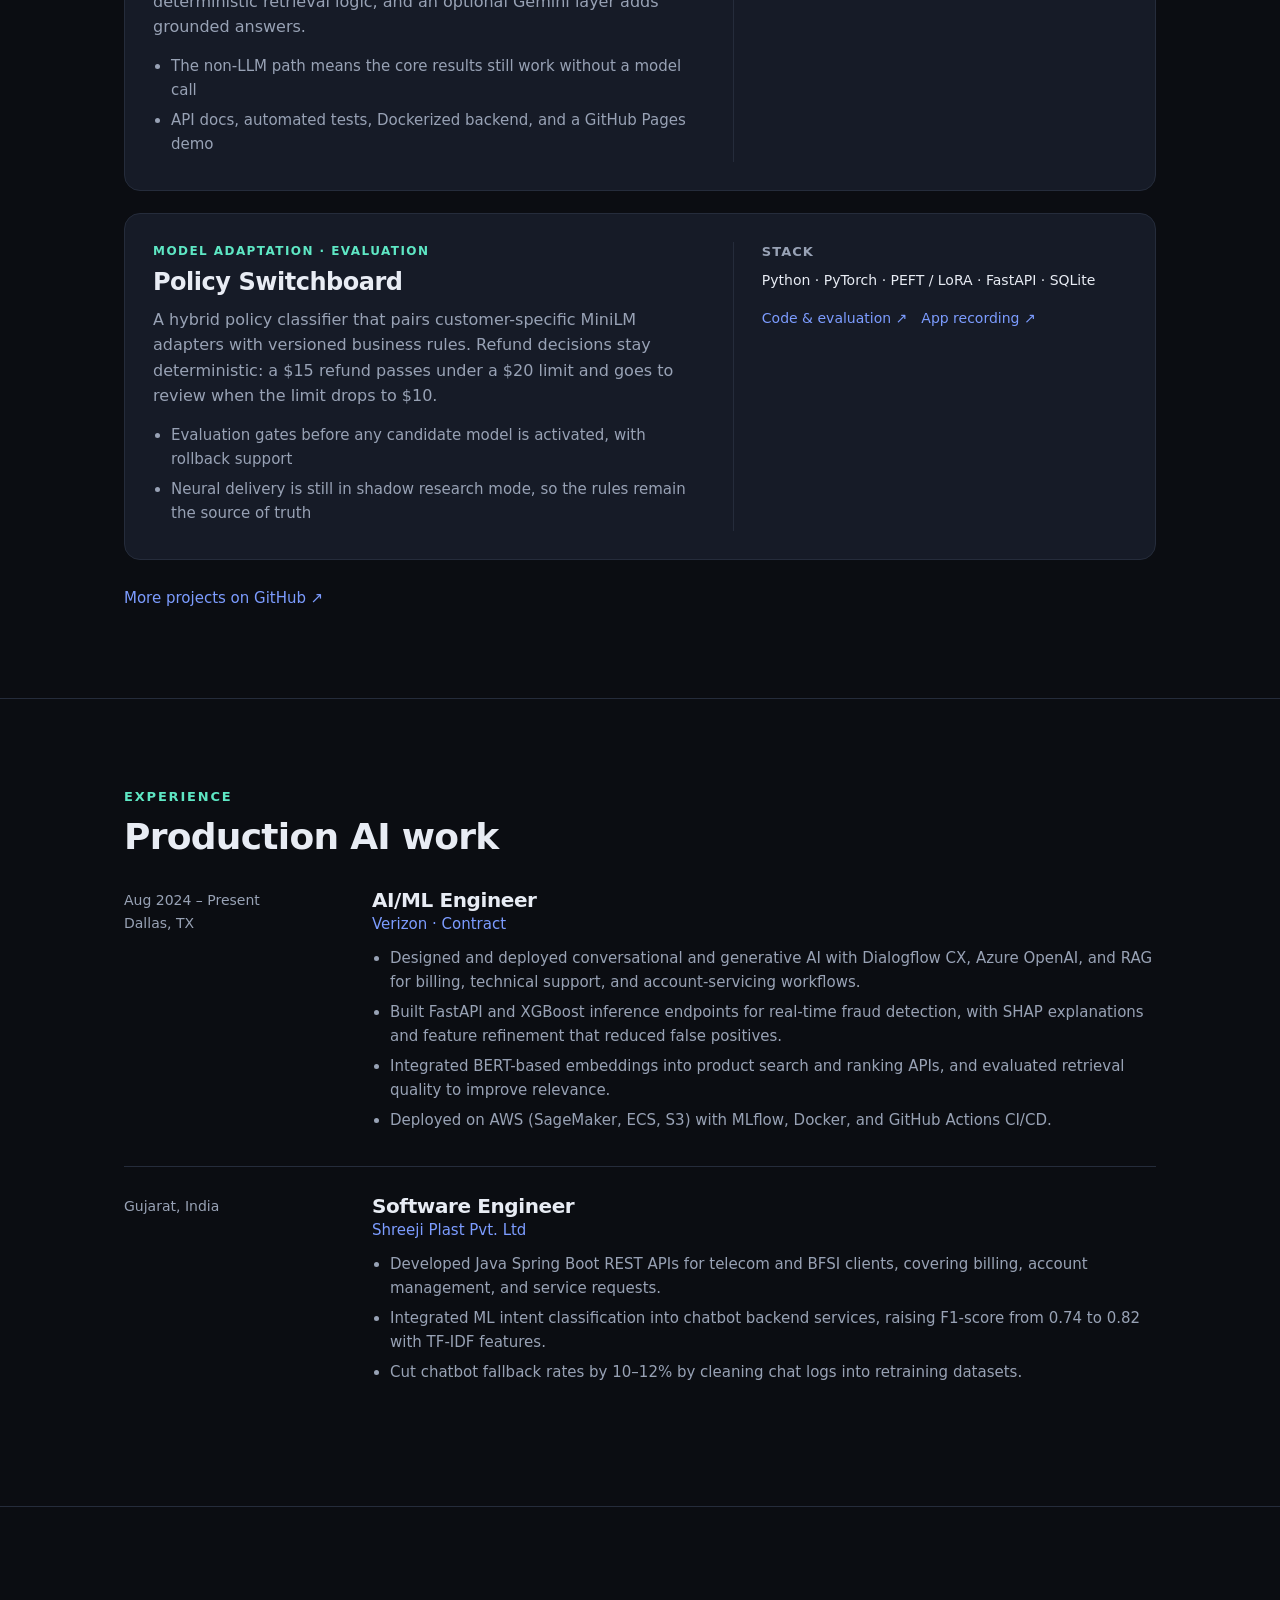
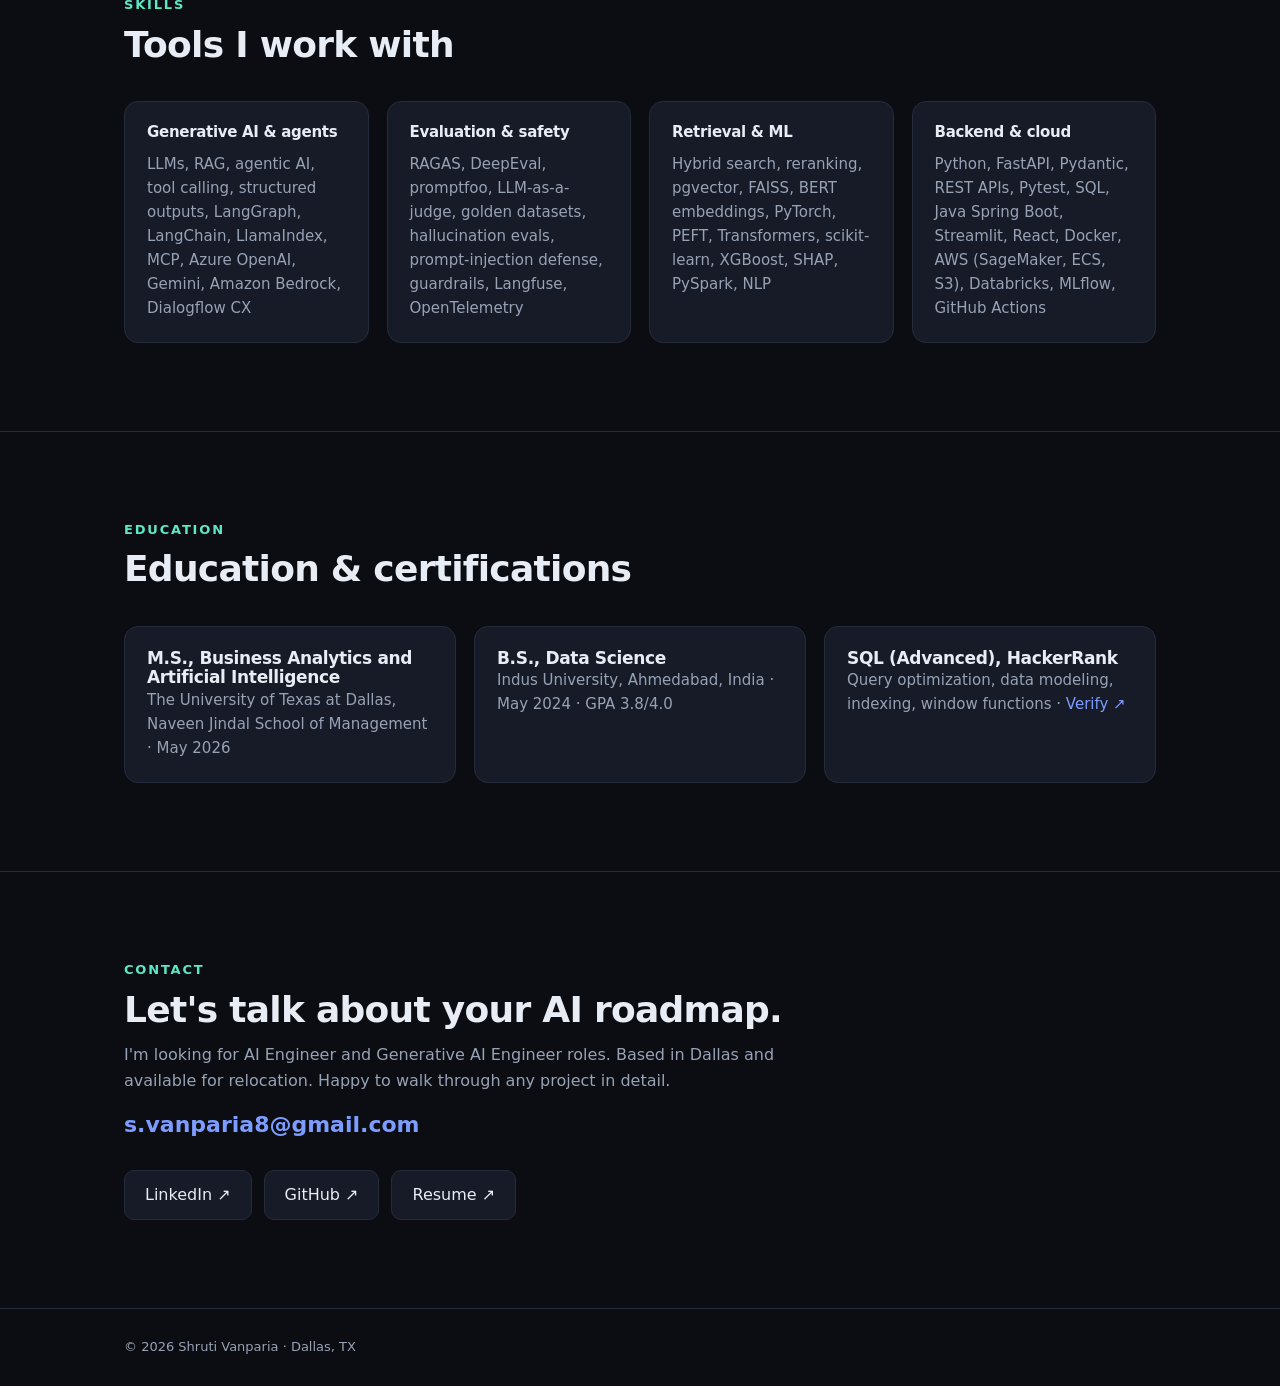
==== commit ae5e9b69: "Rebuild portfolio homepage for AI Engineer and GenAI roles Clean layout with sticky nav, three focus" ====
--- a/index.html
+++ b/index.html
@@ -1,544 +1,314 @@
 <!doctype html>
 <html lang="en">
 <head>
-  <meta charset="utf-8">
-  <meta name="viewport" content="width=device-width, initial-scale=1">
-  <title>Shruti Vanparia — AI/ML Engineer</title>
-  <meta name="description" content="Shruti Vanparia is an AI/ML Engineer in Dallas, open to relocation. Explore model adaptation, AI agents, browser video processing, and evaluated Python applications.">
-  <meta property="og:title" content="Shruti Vanparia — AI/ML Engineer">
-  <meta property="og:description" content="Model adaptation, AI agents, evaluation, and Python applications. Dallas · Open to relocation.">
-  <link rel="preconnect" href="https://fonts.googleapis.com">
-  <link rel="preconnect" href="https://fonts.gstatic.com" crossorigin>
-  <link href="https://fonts.googleapis.com/css2?family=Inter:wght@400;500;600;700;800&family=JetBrains+Mono:wght@400;500&display=swap" rel="stylesheet">
-  <style>
-    :root {
-      --bg: #f5f6f3;
-      --surface: #ffffff;
-      --sunk: #eceee9;
-      --line: #d9ddd5;
-      --ink: #15212b;
-      --muted: #56646b;
-      --accent: #1d5c63;
-      --accent-soft: #e2eeec;
-      --radius: 14px;
-      --mono: "JetBrains Mono", ui-monospace, SFMono-Regular, Menlo, monospace;
-    }
-    @media (prefers-color-scheme: dark) {
-      :root {
-        --bg: #0f1619;
-        --surface: #162126;
-        --sunk: #1b282e;
-        --line: #26363d;
-        --ink: #e8eeee;
-        --muted: #9aabae;
-        --accent: #5fb3ab;
-        --accent-soft: #1d3336;
-      }
-    }
-    * { box-sizing: border-box; margin: 0; padding: 0; }
-    html { scroll-behavior: smooth; }
-    body {
-      background: var(--bg);
-      color: var(--ink);
-      font-family: Inter, system-ui, -apple-system, Segoe UI, sans-serif;
-      line-height: 1.6;
-      -webkit-font-smoothing: antialiased;
-    }
-    a { color: inherit; }
-    .wrap { max-width: 1040px; margin: 0 auto; padding: 0 20px; }
-
-    /* Header */
-    header {
-      position: sticky; top: 0; z-index: 10;
-      background: color-mix(in srgb, var(--bg) 88%, transparent);
-      backdrop-filter: blur(10px);
-      border-bottom: 1px solid var(--line);
-    }
-    .nav { display: flex; align-items: center; justify-content: space-between; height: 64px; gap: 16px; }
-    .brand { display: flex; align-items: center; gap: 10px; font-weight: 700; text-decoration: none; white-space: nowrap; }
-    .brand span {
-      display: grid; place-items: center; width: 34px; height: 34px; border-radius: 9px;
-      background: var(--accent); color: #fff; font-size: 13px; letter-spacing: .5px;
-    }
-    nav.links { display: flex; gap: 22px; }
-    nav.links a { text-decoration: none; color: var(--muted); font-size: 14px; font-weight: 500; }
-    nav.links a:hover { color: var(--ink); }
-    .btn {
-      display: inline-flex; align-items: center; gap: 6px;
-      padding: 9px 16px; border-radius: 999px; font-size: 14px; font-weight: 600;
-      text-decoration: none; border: 1.5px solid var(--accent); color: var(--accent);
-      white-space: nowrap;
-    }
-    .btn.solid { background: var(--accent); color: #fff; }
-    .btn:hover { opacity: .88; }
-
-    /* Hero */
-    .hero { padding-top: 88px; padding-bottom: 64px; }
-    .kicker { font-family: var(--mono); font-size: 13px; color: var(--accent); letter-spacing: .4px; }
-    .hero h1 { font-size: clamp(38px, 6.4vw, 68px); line-height: 1.05; letter-spacing: -1.5px; margin: 14px 0 20px; font-weight: 800; }
-    .hero h1 em { font-style: normal; color: var(--accent); }
-    .hero p.lead { font-size: 19px; color: var(--muted); max-width: 640px; }
-    .hero-actions { display: flex; flex-wrap: wrap; gap: 12px; margin-top: 30px; }
-    .chips { display: flex; flex-wrap: wrap; gap: 8px; margin-top: 36px; }
-    .chip {
-      font-family: var(--mono); font-size: 12.5px; padding: 6px 12px; border-radius: 999px;
-      background: var(--surface); border: 1px solid var(--line); color: var(--ink);
-    }
-    .stats { display: grid; grid-template-columns: repeat(3, 1fr); gap: 14px; margin-top: 44px; max-width: 640px; }
-    .stat { background: var(--surface); border: 1px solid var(--line); border-radius: var(--radius); padding: 16px 18px; }
-    .stat strong { display: block; font-size: 26px; letter-spacing: -.5px; }
-    .stat span { font-size: 13px; color: var(--muted); }
-
-    /* Sections */
-    section.block { padding: 72px 0; border-top: 1px solid var(--line); }
-    .eyebrow { font-family: var(--mono); font-size: 13px; color: var(--accent); }
-    .block h2 { font-size: clamp(28px, 4vw, 38px); letter-spacing: -.8px; line-height: 1.15; margin: 8px 0 12px; }
-    .block .intro { color: var(--muted); max-width: 620px; margin-bottom: 36px; }
-
-    /* Projects */
-    .projects { display: grid; grid-template-columns: repeat(2, 1fr); gap: 20px; }
-    .card {
-      background: var(--surface); border: 1px solid var(--line); border-radius: var(--radius);
-      overflow: hidden; display: flex; flex-direction: column;
-    }
-    .visual { height: 190px; background: var(--sunk); border-bottom: 1px solid var(--line); position: relative; overflow: hidden; }
-    .visual img { width: 100%; height: 100%; object-fit: cover; object-position: top; display: block; }
-    .flow-visual { display: flex; flex-direction: column; justify-content: center; gap: 14px; padding: 22px; height: 100%; }
-    .flow-label { font-family: var(--mono); font-size: 11.5px; color: var(--muted); letter-spacing: .6px; }
-    .steps { display: flex; align-items: center; flex-wrap: wrap; gap: 8px; }
-    .step {
-      font-family: var(--mono); font-size: 12.5px; padding: 8px 12px; border-radius: 9px;
-      background: var(--surface); border: 1px solid var(--line);
-    }
-    .step.hl { background: var(--accent); color: #fff; border-color: var(--accent); }
-    .arrow { color: var(--muted); font-size: 13px; }
-    .card-body { padding: 22px; display: flex; flex-direction: column; flex: 1; }
-    .tag { font-family: var(--mono); font-size: 11.5px; color: var(--accent); letter-spacing: .4px; text-transform: uppercase; }
-    .card h3 { font-size: 21px; letter-spacing: -.3px; margin: 6px 0 4px; }
-    .card .sub { font-size: 14px; color: var(--muted); margin-bottom: 12px; }
-    .card p.desc { font-size: 15px; margin-bottom: 16px; }
-    .card ul { list-style: none; margin-bottom: 18px; }
-    .card li { font-size: 14px; color: var(--muted); padding-left: 16px; position: relative; margin-bottom: 6px; }
-    .card li::before { content: ""; position: absolute; left: 0; top: 9px; width: 6px; height: 6px; border-radius: 2px; background: var(--accent); }
-    .card-foot { margin-top: auto; display: flex; justify-content: space-between; align-items: center; gap: 12px; padding-top: 14px; border-top: 1px solid var(--line); }
-    .stack { font-family: var(--mono); font-size: 12px; color: var(--muted); }
-    .card-foot a { font-size: 14px; font-weight: 600; color: var(--accent); text-decoration: none; white-space: nowrap; }
-
-    /* Experience */
-    .timeline { display: grid; gap: 20px; }
-    .role {
-      background: var(--surface); border: 1px solid var(--line); border-radius: var(--radius);
-      padding: 26px; display: grid; grid-template-columns: 220px 1fr; gap: 24px;
-    }
-    .role-meta .when { font-family: var(--mono); font-size: 13px; color: var(--accent); }
-    .role-meta h3 { font-size: 19px; margin: 6px 0 2px; }
-    .role-meta .org { font-weight: 600; }
-    .role-meta .where { font-size: 14px; color: var(--muted); }
-    .role ul { list-style: none; }
-    .role li { font-size: 15px; padding-left: 18px; position: relative; margin-bottom: 9px; }
-    .role li::before { content: "→"; position: absolute; left: 0; color: var(--accent); }
-
-    /* Skills */
-    .skills { display: grid; grid-template-columns: repeat(3, 1fr); gap: 16px; }
-    .skill-group { background: var(--surface); border: 1px solid var(--line); border-radius: var(--radius); padding: 20px; }
-    .skill-group h3 { font-size: 15px; margin-bottom: 12px; }
-    .skill-group .chips { margin-top: 0; gap: 6px; }
-    .skill-group .chip { font-size: 12px; padding: 4px 10px; background: var(--sunk); }
-
-    /* Education */
-    .edu { display: grid; grid-template-columns: repeat(2, 1fr); gap: 16px; }
-    .edu-item { background: var(--surface); border: 1px solid var(--line); border-radius: var(--radius); padding: 22px; }
-    .edu-item .when { font-family: var(--mono); font-size: 13px; color: var(--accent); }
-    .edu-item h3 { font-size: 17px; margin: 6px 0 4px; }
-    .edu-item p { font-size: 14px; color: var(--muted); }
-
-    /* Contact */
-    .contact { text-align: center; padding-top: 88px; padding-bottom: 88px; border-top: 1px solid var(--line); }
-    .contact h2 { font-size: clamp(30px, 5vw, 46px); letter-spacing: -1px; line-height: 1.1; margin: 10px 0 16px; }
-    .contact p { color: var(--muted); max-width: 520px; margin: 0 auto 28px; }
-    .contact .hero-actions { justify-content: center; }
-    footer { text-align: center; font-size: 13px; color: var(--muted); padding: 24px 0 40px; }
-
-    @media (max-width: 820px) {
-      nav.links { display: none; }
-      .projects, .skills, .edu { grid-template-columns: 1fr; }
-      .role { grid-template-columns: 1fr; gap: 14px; }
-      .stats { grid-template-columns: repeat(3, 1fr); }
-      .hero { padding-top: 56px; padding-bottom: 44px; }
-    }
-    @media (max-width: 420px) {
-      .stats { grid-template-columns: 1fr; }
-      .card-foot { flex-direction: column; align-items: flex-start; }
-    }
-
-    :focus-visible { outline: 3px solid var(--accent); outline-offset: 4px; }
-    section[id] { scroll-margin-top: 84px; }
-    .skip-link { position:absolute; top:-100px; left:20px; padding:12px; background:var(--surface); z-index:50; }
-    .skip-link:focus { top:12px; }
-    .stat strong { font-size:17px; line-height:1.4; margin-bottom:5px; }
-    .filters { display:flex; flex-wrap:wrap; gap:8px; margin-bottom:24px; }
-    .filter { font:inherit; font-size:13px; cursor:pointer; padding:9px 14px; border:1px solid var(--line); border-radius:999px; background:var(--surface); color:var(--ink); }
-    .filter[aria-pressed="true"] { background:var(--accent); color:#fff; border-color:var(--accent); }
-    [hidden] { display:none !important; }
-    .project-count { font-size:13px; color:var(--muted); margin-bottom:16px; }
-    .card-foot { flex-wrap:wrap; }
-    .card-foot .stack { flex-basis:100%; }
-    .evidence { padding:12px; background:var(--accent-soft); border-radius:8px; font-size:13px; margin-bottom:16px; }
-    .directory { margin-top:44px; }
-    .directory summary { cursor:pointer; font-size:20px; font-weight:700; padding:16px 0; }
-    .directory-grid { display:grid; grid-template-columns:repeat(2,minmax(0,1fr)); gap:16px; margin-top:16px; }
-    .directory-group { padding:20px; border:1px solid var(--line); border-radius:var(--radius); background:var(--surface); }
-    .directory-group h3 { font-size:17px; margin-bottom:12px; }
-    .directory-group ul { list-style:none; }
-    .directory-group li { margin-bottom:14px; font-size:14px; }
-    .directory-group a { font-weight:600; color:var(--accent); }
-    .directory-group small { display:block; color:var(--muted); font-size:13px; margin-top:3px; }
-    .visual.policy img { object-fit:contain; }
-    @media(max-width:820px) { .directory-grid { grid-template-columns:1fr; } .stats { grid-template-columns:1fr; } }
-    @media(max-width:480px) { .brand { font-size:13px; gap:6px; } .nav { gap:8px; } .nav .btn { padding:8px 10px; font-size:12px; } }
-    @media(prefers-reduced-motion:reduce) { html { scroll-behavior:auto; } }
-
-  </style>
+<meta charset="utf-8">
+<meta name="viewport" content="width=device-width, initial-scale=1">
+<title>Shruti Vanparia | AI Engineer, RAG, Agents & LLM Evaluation</title>
+<meta name="description" content="Shruti Vanparia is an AI Engineer in Dallas, TX, building RAG systems, AI agents, and LLM evaluation for enterprise workflows. Available for relocation.">
+<meta property="og:title" content="Shruti Vanparia | AI Engineer">
+<meta property="og:description" content="RAG systems, AI agents, and LLM evaluation for enterprise workflows.">
+<style>
+  :root { --bg:#0b0d12; --surface:#121620; --card:#161b27; --line:#252c3b; --text:#e8ecf4; --muted:#98a2b5; --accent:#7c9cff; --accent2:#5ee7c4; --max:1080px; }
+  * { box-sizing:border-box; margin:0; padding:0; }
+  html { scroll-behavior:smooth; scroll-padding-top:80px; }
+  body { background:var(--bg); color:var(--text); font:16px/1.6 system-ui,-apple-system,"Segoe UI",Inter,sans-serif; }
+  a { color:var(--accent); text-decoration:none; }
+  a:hover { text-decoration:underline; }
+  .wrap { max-width:var(--max); margin:0 auto; padding:0 24px; }
+  section { padding:88px 0; }
+  .eyebrow { color:var(--accent2); font-size:13px; letter-spacing:.14em; text-transform:uppercase; font-weight:600; }
+  h1,h2,h3 { line-height:1.15; letter-spacing:-.02em; }
+  h2 { font-size:clamp(28px,3.4vw,36px); margin:8px 0 12px; }
+  .lead { color:var(--muted); max-width:680px; }
+  .muted { color:var(--muted); }
+  .divider { border-top:1px solid var(--line); }
+
+  nav { position:sticky; top:0; z-index:20; background:rgba(11,13,18,.88); backdrop-filter:blur(10px); border-bottom:1px solid var(--line); }
+  nav .wrap { display:flex; align-items:center; justify-content:space-between; height:62px; }
+  nav .name { font-weight:700; color:var(--text); }
+  nav ul { display:flex; gap:22px; list-style:none; font-size:14px; }
+  nav ul a { color:var(--muted); }
+  nav ul a:hover { color:var(--text); text-decoration:none; }
+  @media (max-width:640px) { nav ul { display:none; } }
+
+  .btns { display:flex; gap:12px; flex-wrap:wrap; margin-top:28px; }
+  .btn { display:inline-flex; align-items:center; gap:8px; padding:11px 20px; border-radius:10px; border:1px solid var(--line); color:var(--text); background:var(--card); font-weight:500; transition:border-color .2s, transform .2s; }
+  .btn:hover { border-color:var(--accent); transform:translateY(-1px); text-decoration:none; }
+  .btn.primary { background:var(--accent); border-color:var(--accent); color:#07101f; font-weight:600; }
+  .btn.primary:hover { background:#91aeff; }
+
+  .hero { padding:120px 0 80px; }
+  .hero h1 { font-size:clamp(38px,5.6vw,60px); margin:14px 0 14px; }
+  .hero .role { font-size:clamp(17px,2vw,20px); color:var(--text); }
+  .hero .sub { margin-top:14px; max-width:680px; color:var(--muted); font-size:18px; }
+
+  .metrics { display:grid; grid-template-columns:repeat(auto-fit,minmax(220px,1fr)); gap:16px; margin-top:36px; }
+  .metric { background:var(--surface); border:1px solid var(--line); border-radius:14px; padding:20px; }
+  .metric .val { font-size:30px; font-weight:700; }
+  .metric .lbl { font-size:14px; color:var(--muted); margin-top:2px; }
+  .metric-note { font-size:13px; color:var(--muted); margin-top:10px; }
+
+  .projects { display:grid; gap:22px; margin-top:40px; }
+  .project { background:var(--card); border:1px solid var(--line); border-radius:16px; padding:28px; display:grid; grid-template-columns:1.4fr 1fr; gap:28px; }
+  @media (max-width:800px) { .project { grid-template-columns:1fr; } }
+  .project .tag { color:var(--accent2); font-size:12px; letter-spacing:.12em; text-transform:uppercase; font-weight:600; }
+  .project h3 { font-size:24px; margin:8px 0 10px; }
+  .project .problem { color:var(--muted); }
+  .project ul { margin:14px 0 0 18px; color:var(--muted); font-size:15px; }
+  .project li { margin-bottom:6px; }
+  .project .side { border-left:1px solid var(--line); padding-left:28px; }
+  @media (max-width:800px) { .project .side { border-left:0; padding-left:0; border-top:1px solid var(--line); padding-top:20px; } }
+  .project .side h4 { font-size:13px; color:var(--muted); font-weight:600; text-transform:uppercase; letter-spacing:.08em; margin-bottom:6px; }
+  .project .stack { font-size:14px; margin-bottom:16px; }
+  .project .links { display:flex; gap:14px; flex-wrap:wrap; font-size:14px; }
+  .note { font-size:13px; color:var(--muted); margin-top:8px; }
+  .more { margin-top:26px; font-size:15px; }
+
+  .job { display:grid; grid-template-columns:220px 1fr; gap:28px; padding:28px 0; border-top:1px solid var(--line); }
+  .job:first-child { border-top:0; padding-top:0; }
+  @media (max-width:720px) { .job { grid-template-columns:1fr; gap:8px; } }
+  .job .when { color:var(--muted); font-size:14px; }
+  .job h3 { font-size:20px; }
+  .job .org { color:var(--accent); font-size:15px; margin-bottom:10px; }
+  .job ul { margin-left:18px; color:var(--muted); font-size:15px; }
+  .job li { margin-bottom:6px; }
+
+  .skill-groups { display:grid; grid-template-columns:repeat(auto-fit,minmax(240px,1fr)); gap:18px; margin-top:36px; }
+  .skill-group { background:var(--card); border:1px solid var(--line); border-radius:14px; padding:22px; }
+  .skill-group h3 { font-size:15px; margin-bottom:10px; }
+  .skill-group p { color:var(--muted); font-size:15px; }
+
+  .edu { display:grid; grid-template-columns:repeat(auto-fit,minmax(280px,1fr)); gap:18px; margin-top:36px; }
+  .edu .card { background:var(--card); border:1px solid var(--line); border-radius:14px; padding:22px; }
+  .edu h3 { font-size:17px; }
+  .edu p { color:var(--muted); font-size:15px; }
+
+  .contact .email { font-size:22px; font-weight:600; display:inline-block; margin-top:14px; }
+  footer { border-top:1px solid var(--line); padding:28px 0; color:var(--muted); font-size:13px; }
+
+  .reveal { opacity:0; transform:translateY(16px); transition:opacity .6s ease, transform .6s ease; }
+  .reveal.in { opacity:1; transform:none; }
+  @media (prefers-reduced-motion:reduce) { .reveal { opacity:1; transform:none; transition:none; } html { scroll-behavior:auto; } }
+</style>
 </head>
 <body>
-<a class="skip-link" href="#work">Skip to projects</a>
-
-<header>
-  <div class="wrap nav">
-    <a class="brand" href="#top"><span>SV</span>Shruti Vanparia</a>
-    <nav class="links">
-      <a href="#work">Work</a>
-      <a href="#experience">Experience</a>
-      <a href="#skills">Skills</a>
-      <a href="#education">Education</a>
-      <a href="#contact">Contact</a>
-    </nav>
-    <a class="btn solid" href="Shruti_Vanparia_Resume.pdf" target="_blank" rel="noopener">Resume ↗</a>
-  </div>
-</header>
-
-<main id="top">
-
-  <!-- 1. HERO -->
-  <section class="wrap hero">
-    <div class="kicker">AI/ML Engineer · Dallas, TX · Open to relocation</div>
-    <h1>I build AI applications.<br><em>I test how they fail.</em></h1>
-    <p class="lead">From customer-specific model adaptation to evidence-based agents and browser video processing. Explore the code, try the demos, and inspect the engineering decisions.</p>
-    <div class="hero-actions">
-      <a class="btn solid" href="#work">Explore recent work ↓</a>
-      <a class="btn" href="mailto:s.vanparia8@gmail.com?subject=AI%2FML%20Engineering%20Opportunity">Discuss a role ↗</a>
-      <a class="btn" href="https://github.com/ShrutiVan17" target="_blank" rel="noopener">GitHub ↗</a>
-      <a class="btn" href="https://www.linkedin.com/in/shruti-17s/" target="_blank" rel="noopener">LinkedIn ↗</a>
-    </div>
-    <div class="stats">
-      <div class="stat"><strong>Model adaptation</strong><span>MiniLM · PyTorch · LoRA</span></div>
-      <div class="stat"><strong>Evidence first</strong><span>Retrieval · Verification · Human review</span></div>
-      <div class="stat"><strong>Inspect the work</strong><span>Code · Demos · Evaluation records</span></div>
-    </div>
-    <div class="chips">
-      <span class="chip">PyTorch</span><span class="chip">LoRA</span><span class="chip">RAG</span><span class="chip">Agentic AI</span><span class="chip">LangGraph</span>
-      <span class="chip">Azure OpenAI</span><span class="chip">Amazon Bedrock</span><span class="chip">Gemini</span>
-      <span class="chip">Dialogflow CX</span><span class="chip">FastAPI</span><span class="chip">Python</span>
-    </div>
-  </section>
-
-  <!-- 2. WORK -->
-  <section class="block" id="work">
-    <div class="wrap">
-      <div class="eyebrow">01 / Selected work</div>
-      <h2>Recent work, with evidence you can inspect</h2>
-      <p class="intro">Start with Policy Switchboard and ClearDrop, then explore agents and predictive ML. Public demos, recorded interfaces, and static dashboards are labelled separately.</p>
-
-<div class="filters" aria-label="Filter selected projects" hidden>
-<button type="button" class="filter" data-filter="all" aria-pressed="true">All projects</button>
-<button type="button" class="filter" data-filter="adaptation" aria-pressed="false">Model adaptation</button>
-<button type="button" class="filter" data-filter="agents" aria-pressed="false">AI agents &amp; retrieval</button>
-<button type="button" class="filter" data-filter="vision" aria-pressed="false">Browser video</button>
-<button type="button" class="filter" data-filter="predictive" aria-pressed="false">Predictive ML</button>
-</div><p class="project-count" role="status" aria-live="polite">Showing 6 selected projects</p>
-      <div class="projects">
-<article class="card" data-category="adaptation">
-<div class="visual policy"><img src="https://raw.githubusercontent.com/ShrutiVan17/policy-switchboard/main/docs/assets/architecture.svg" alt="Policy Switchboard architecture: deterministic rules, trusted context, customer adapters, and evaluation gates" loading="lazy"></div>
-<div class="card-body"><span class="tag">Model adaptation · Evaluation</span><h3>Policy Switchboard</h3><div class="sub">Recent work · Hybrid policy classifier</div>
-<p class="desc">An applied ML lab that combines customer-specific MiniLM LoRA adapters with versioned business rules. A $15 refund can pass under a $20 limit and require review when the policy drops to $10.</p><ul><li>Tenant-owned ticket context and redacted evidence through FastAPI</li><li>Evaluation gates before candidate activation, plus rollback support</li></ul><p class="evidence">Recorded frozen synthetic test: LoRA 66/66, zero unsafe approvals; matched frozen-encoder baseline 62/66, one unsafe approval. Facts and arithmetic are computed outside the neural model. Small synthetic evaluation; neural delivery remains in shadow research mode.</p>
-<div class="card-foot"><span class="stack">Python · PyTorch · PEFT / LoRA · FastAPI · SQLite</span><a href="https://github.com/ShrutiVan17/policy-switchboard" target="_blank" rel="noopener">Code & evaluation ↗</a><a href="https://github.com/ShrutiVan17/policy-switchboard/blob/main/docs/assets/app-demo.gif" target="_blank" rel="noopener">App recording ↗</a></div></div></article>
-<article class="card" data-category="vision">
-<div class="visual "><div class="flow-visual"><div class="flow-label">LOCAL BROWSER VIDEO PROCESSING</div><div class="steps"><span class="step">Marked area</span><span class="arrow">→</span><span class="step">Scene change</span><span class="arrow">→</span><span class="step hl">Human review</span></div><div class="flow-label">CAMERA DISCONNECT → REMOVAL UNKNOWN</div></div></div>
-<div class="card-body"><span class="tag">Browser video · Human review</span><h3>ClearDrop</h3><div class="sub">Recent work · Public interactive prototype</div>
-<p class="desc">A doorway-access prototype that checks a personally marked area for persistent scene changes and keeps delivery removal under human review.</p><ul><li>Phone-camera input and generated-video checks use the same monitoring component</li><li>Local frame processing, review-history export, and unknown-first disconnect handling</li></ul><p class="evidence">Scene-change detection is not parcel recognition or a guarantee of physical clearance. Free hosting may take about a minute to wake.</p>
-<div class="card-foot"><span class="stack">Next.js · TypeScript · Browser video · WebRTC</span><a href="https://cleardrop-shrutivan17.onrender.com/" target="_blank" rel="noopener">Try public demo ↗</a><a href="https://github.com/ShrutiVan17/cleardrop/blob/main/docs/engineering-case-study.md" target="_blank" rel="noopener">Engineering case study ↗</a></div></div></article>
-
-        <article class="card" data-category="agents">
-          <div class="visual">
-            <div class="flow-visual">
-              <div class="flow-label">FOUR-STAGE AGENT WORKFLOW</div>
-              <div class="steps">
-                <span class="step">Observe</span><span class="arrow">→</span>
-                <span class="step">Investigate</span><span class="arrow">→</span>
-                <span class="step">Verify</span><span class="arrow">→</span>
-                <span class="step hl">Escalate</span>
-              </div>
-              <div class="flow-label">MODEL · LOT · UPC EVIDENCE → APPROVE / DISMISS</div>
-            </div>
-          </div>
-          <div class="card-body">
-            <span class="tag">Agentic AI · Human-in-the-loop</span>
-            <h3>RecallRadar</h3>
-            <div class="sub">Product recall agent</div>
-            <p class="desc">Checks household products against the official U.S. CPSC recall feed and verifies exact model, lot, and UPC evidence before recommending action.</p>
-            <ul>
-              <li>Weak-match suppression and approve/dismiss gates keep safety decisions auditable</li>
-              <li>CSV/JSON decision exports, deterministic fallback logic, and automated tests</li>
-            </ul>
-            <div class="card-foot">
-              <span class="stack">Strands Agents SDK · Gemini · Bedrock · Streamlit</span>
-              <a href="https://recallradar-ofegn2yso5jbkc3tpgejhm.streamlit.app/" target="_blank" rel="noopener">Try guided demo ↗</a>
-<a href="https://github.com/ShrutiVan17/RecallRadar" target="_blank" rel="noopener">View code ↗</a>
-            </div>
-          </div>
-        </article>
-
-        <article class="card" data-category="agents">
-          <div class="visual">
-            <div class="flow-visual">
-              <div class="flow-label">EVIDENCE-BASED VERIFICATION</div>
-              <div class="steps">
-                <span class="step">Trailer claim</span><span class="arrow">→</span>
-                <span class="step">Gemini plan</span><span class="arrow">→</span>
-                <span class="step">Search evidence</span><span class="arrow">→</span>
-                <span class="step hl">Verdict</span>
-              </div>
-              <div class="flow-label">SUPPORTING + CONTRADICTORY SOURCES</div>
-            </div>
-          </div>
-          <div class="card-body">
-            <span class="tag">Agentic AI · Provenance</span>
-            <h3>GhostFrame AI</h3>
-            <div class="sub">Media provenance verifier</div>
-            <p class="desc">A FastAPI service that investigates whether a movie trailer presented as official is actually supported by public evidence.</p>
-            <ul>
-              <li>Gemini plans the investigation; Parallel Search retrieves supporting and contradictory sources</li>
-              <li>Fallback path using publisher metadata and channel signals keeps results explainable</li>
-            </ul>
-            <div class="card-foot">
-              <span class="stack">FastAPI · Vertex AI Gemini · Pydantic · Docker</span>
-              <a href="https://github.com/ShrutiVan17/ghosframe.ai" target="_blank" rel="noopener">View code ↗</a>
-            </div>
-          </div>
-        </article>
-
-        <article class="card" data-category="agents">
-          <div class="visual"><img src="project-parksafe-ai.webp" alt="ParSafe parking recommendation interface" loading="lazy"></div>
-          <div class="card-body">
-            <span class="tag">RAG · Decision support</span>
-            <h3>ParSafe</h3>
-            <div class="sub">Retrieval-grounded parking assistant</div>
-            <p class="desc">A React and FastAPI assistant that ranks parking options with Python retrieval logic over a processed parking dataset.</p>
-            <ul>
-              <li>Optional Gemini layer for grounded answers, with a deterministic non-LLM path</li>
-              <li>API docs, automated tests, Dockerized backend, GitHub Pages demo</li>
-            </ul>
-            <div class="card-foot">
-              <span class="stack">FastAPI · React · Gemini · GitHub Actions</span>
-              <a href="https://github.com/ShrutiVan17/parsafe" target="_blank" rel="noopener">View code ↗</a>
-            </div>
-          </div>
-        </article>
-
-        <article class="card" data-category="predictive">
-          <div class="visual"><img src="project-dental-ai-real.webp" alt="Dental Operations Strategist interface" loading="lazy"></div>
-          <div class="card-body">
-            <span class="tag">Predictive ML · What-if planning</span>
-            <h3>Dental Operations Strategist</h3>
-            <div class="sub">No-show and revenue planner</div>
-            <p class="desc">Serves no-show predictions and what-if scenarios for clinic scheduling and follow-up planning.</p>
-            <ul>
-              <li>Combines model scores with capacity, scheduling, and revenue rules for explainable outputs</li>
-              <li>Separate training and inference workflows with data and model validation</li>
-            </ul>
-            <div class="card-foot">
-              <span class="stack">scikit-learn · FastAPI · Streamlit</span>
-              <a href="https://github.com/ShrutiVan17/dental-operations-app" target="_blank" rel="noopener">View code ↗</a>
-            </div>
-          </div>
-        </article>
-
-      </div>
-<details class="directory" open><summary>More projects, organized by category</summary>
-<p class="intro">Explore the rest of my public repositories. Analytics demos show project data and stated assumptions.</p>
-<div class="directory-grid"><div class="directory-group"><h3>Applied ML & decision analytics</h3><ul><li><a href="https://github.com/ShrutiVan17/telecom" target="_blank" rel="noopener">ChurnSignal ↗</a> · <a href="https://shrutivan17.github.io/telecom/" target="_blank" rel="noopener">Dashboard ↗</a><small>Customer churn modeling, 14 data-quality checks, and an expected-value retention queue.</small></li><li><a href="https://github.com/ShrutiVan17/staysignal_hotel" target="_blank" rel="noopener">StaySignal ↗</a> · <a href="https://shrutivan17.github.io/staysignal_hotel/" target="_blank" rel="noopener">Dashboard ↗</a><small>Chronological cancellation modeling and an overbooking cost simulator; synthetic demo data.</small></li><li><a href="https://github.com/ShrutiVan17/FreightPlus" target="_blank" rel="noopener">FreightPlus ↗</a> · <a href="https://shrutivan17.github.io/FreightPlus/" target="_blank" rel="noopener">Dashboard ↗</a><small>Inbound logistics control tower and delay-risk queue; synthetic shipments.</small></li><li><a href="https://github.com/ShrutiVan17/climate-risk" target="_blank" rel="noopener">Climate Risk Copilot ↗</a><small>Clustering, anomaly detection, and climate stress scenarios. Original dataset is not included.</small></li></ul></div><div class="directory-group"><h3>Product prototypes & utilities</h3><ul><li><a href="https://github.com/ShrutiVan17/food_waste" target="_blank" rel="noopener">FreshTurn ↗</a><small>Restaurant inventory and surplus marketplace prototype with browser-local persistence.</small></li><li><a href="https://github.com/ShrutiVan17/Youtube-comment-project" target="_blank" rel="noopener">YouTube Comment Downloader ↗</a><small>Utility/reference repository for exporting YouTube comments.</small></li></ul></div><div class="directory-group"><h3>Portfolio & profile</h3><ul><li><a href="https://github.com/ShrutiVan17/portfolio" target="_blank" rel="noopener">Portfolio website ↗</a><small>This static GitHub Pages website.</small></li><li><a href="https://github.com/ShrutiVan17/ShrutiVan17" target="_blank" rel="noopener">GitHub profile ↗</a><small>Categorized repository directory and professional overview.</small></li></ul></div></div></details>
-    </div>
-  </section>
-
-  <!-- 3. EXPERIENCE -->
-  <section class="block" id="experience">
-    <div class="wrap">
-      <div class="eyebrow">02 / Experience</div>
-      <h2>Where I've built it</h2>
-      <p class="intro">Enterprise conversational AI, generative AI, and ML inference, plus the backend engineering that puts them in front of users.</p>
-
-      <div class="timeline">
-        <div class="role">
-          <div class="role-meta">
-            <div class="when">Aug 2024 – Present</div>
-            <h3>AI/ML Engineer</h3>
-            <div class="org">Verizon · Contract</div>
-            <div class="where">Dallas, TX</div>
-          </div>
-          <ul>
-            <li>Designed and deployed conversational and generative AI with Dialogflow CX/ES, Azure OpenAI, and RAG for billing, technical support, and account-servicing workflows.</li>
-            <li>Built Dialogflow CX flows with intents, entities, routes, session parameters, playbooks, and fallback handling to improve self-service and intent recognition.</li>
-            <li>Built FastAPI and XGBoost inference endpoints for real-time fraud detection, with SHAP explainability and feature refinement that reduced fraud false positives.</li>
-            <li>Integrated BERT-based embeddings into product search and ranking APIs and evaluated retrieval performance to improve relevance.</li>
-            <li>Developed REST APIs exposing AI/ML capabilities, with Pytest unit and integration tests and API documentation.</li>
-            <li>Processed training data with PySpark on Databricks; supported deployments on AWS (SageMaker, ECS, S3) with MLflow, Docker, and GitHub Actions CI/CD.</li>
-            <li>Diagnosed inference latency, API performance, and reliability issues alongside product, engineering, QA, and data science teams.</li>
-          </ul>
-        </div>
-
-        <div class="role">
-          <div class="role-meta">
-            <div class="when">Jan 2023 – May 2024</div>
-            <h3>Software Engineer</h3>
-            <div class="org">Shreeji Plast Pvt. Ltd</div>
-            <div class="where">Gujarat, India</div>
-          </div>
-          <ul>
-            <li>Developed Java Spring Boot REST APIs for telecom and BFSI clients covering billing, account management, and service requests.</li>
-            <li>Implemented authentication, validation, and structured error handling, with SQL Server for persistence.</li>
-            <li>Integrated ML intent classification (Logistic Regression, Random Forest) into chatbot backend services.</li>
-            <li>Raised F1-score from 0.74 to 0.82 for automated query classification through TF-IDF feature engineering.</li>
-            <li>Cut chatbot fallback rates by 10–12% by refining training data and converting raw chat logs into clean retraining datasets.</li>
-            <li>Containerized services with Docker and supported CI/CD through Azure DevOps.</li>
-          </ul>
-        </div>
-      </div>
-    </div>
-  </section>
-
-  <!-- 4. SKILLS -->
-  <section class="block" id="skills">
-    <div class="wrap">
-      <div class="eyebrow">03 / Skills</div>
-      <h2>Tools I work with</h2>
-      <p class="intro">From model APIs and retrieval to evaluation and deployment.</p>
-
-      <div class="skills">
-        <div class="skill-group">
-          <h3>Generative & Agentic AI</h3>
-          <div class="chips">
-            <span class="chip">LLMs</span><span class="chip">RAG</span><span class="chip">Agentic AI</span><span class="chip">Prompt engineering</span>
-            <span class="chip">Tool calling</span><span class="chip">Structured outputs</span><span class="chip">MCP</span><span class="chip">LangChain</span>
-            <span class="chip">LangGraph</span><span class="chip">LlamaIndex</span><span class="chip">Azure OpenAI</span><span class="chip">Gemini</span>
-            <span class="chip">Amazon Bedrock</span><span class="chip">Dialogflow CX</span>
-          </div>
-        </div>
-        <div class="skill-group">
-          <h3>Retrieval & Search</h3>
-          <div class="chips">
-            <span class="chip">pgvector</span><span class="chip">FAISS</span><span class="chip">Hybrid search</span>
-            <span class="chip">Semantic search</span><span class="chip">Reranking</span><span class="chip">BERT embeddings</span>
-          </div>
-        </div>
-        <div class="skill-group">
-          <h3>Backend & Programming</h3>
-          <div class="chips">
-            <span class="chip">Python</span><span class="chip">SQL</span><span class="chip">Java Spring Boot</span><span class="chip">FastAPI</span>
-            <span class="chip">REST APIs</span><span class="chip">Pydantic</span><span class="chip">Pytest</span><span class="chip">Streamlit</span><span class="chip">React</span>
-          </div>
-        </div>
-        <div class="skill-group">
-          <h3>Machine Learning & NLP</h3>
-          <div class="chips">
-            <span class="chip">PyTorch</span><span class="chip">PEFT / LoRA</span><span class="chip">Transformers</span><span class="chip">scikit-learn</span><span class="chip">XGBoost</span><span class="chip">SHAP</span><span class="chip">PySpark</span>
-            <span class="chip">Classification</span><span class="chip">Forecasting</span><span class="chip">NLP</span><span class="chip">TF-IDF</span>
-          </div>
-        </div>
-        <div class="skill-group">
-          <h3>Cloud & MLOps</h3>
-          <div class="chips">
-            <span class="chip">AWS SageMaker</span><span class="chip">ECS</span><span class="chip">S3</span><span class="chip">Databricks</span>
-            <span class="chip">Docker</span><span class="chip">GitHub Actions</span><span class="chip">Azure DevOps</span><span class="chip">MLflow</span>
-            <span class="chip">Langfuse</span><span class="chip">OpenTelemetry</span>
-          </div>
-        </div>
-        <div class="skill-group">
-          <h3>LLM Evaluation & Safety</h3>
-          <div class="chips">
-            <span class="chip">RAGAS</span><span class="chip">DeepEval</span><span class="chip">promptfoo</span><span class="chip">LLM-as-a-judge</span>
-            <span class="chip">Golden datasets</span><span class="chip">Hallucination evals</span><span class="chip">Prompt-injection defense</span><span class="chip">Guardrails</span>
-          </div>
-        </div>
-      </div>
-    </div>
-  </section>
-
-  <!-- 5. EDUCATION -->
-  <section class="block" id="education">
-    <div class="wrap">
-      <div class="eyebrow">04 / Education</div>
-      <h2>Education</h2>
-      <div class="edu" style="margin-top:28px">
-        <div class="edu-item">
-          <div class="when">May 2026</div>
-          <h3>M.S., Business Analytics and Artificial Intelligence</h3>
-          <p>The University of Texas at Dallas, Naveen Jindal School of Management · Richardson, TX</p>
-        </div>
-        <div class="edu-item">
-          <div class="when">May 2024</div>
-          <h3>B.S., Data Science</h3>
-          <p>Indus University · Ahmedabad, India · GPA 3.8/4.0</p>
-        </div>
-      </div>
-    </div>
-  </section>
-
-  <!-- CERTIFICATIONS -->
-  <section class="block" id="certifications">
-    <div class="wrap">
-      <div class="eyebrow">05 / Certifications</div>
-      <h2>Certifications</h2>
-      <div class="edu" style="margin-top:28px">
-        <div class="edu-item">
-          <div class="when">HackerRank</div>
-          <h3>SQL (Advanced)</h3>
-          <p>Query optimization, data modeling, indexing, window functions, and pivots in SQL.</p>
-          <p style="margin-top:12px">Credential ID: 7d32e3d29607</p>
-          <a class="btn" style="margin-top:16px" href="https://www.hackerrank.com/certificates/7d32e3d29607" target="_blank" rel="noopener">Verify certificate ↗</a>
-        </div>
-      </div>
-    </div>
-  </section>
-
-  <!-- 6. CONTACT -->
-  <section class="wrap contact" id="contact">
-    <div class="eyebrow">06 / Contact</div>
-    <h2>Let's build something reliable.</h2>
-    <p>I'm seeking AI/ML Engineer and Generative AI Engineer opportunities. Based in Dallas and open to relocation. Email me to discuss your team and interview availability.</p>
-    <div class="hero-actions">
-      <a class="btn solid" href="mailto:s.vanparia8@gmail.com">s.vanparia8@gmail.com</a>
+
+<nav>
+  <div class="wrap">
+    <a class="name" href="#top">Shruti Vanparia</a>
+    <ul>
+      <li><a href="#projects">Projects</a></li>
+      <li><a href="#experience">Experience</a></li>
+      <li><a href="#skills">Skills</a></li>
+      <li><a href="#education">Education</a></li>
+      <li><a href="#contact">Contact</a></li>
+    </ul>
+  </div>
+</nav>
+
+<header class="hero" id="top">
+  <div class="wrap">
+    <div class="eyebrow">AI Engineer · Dallas, TX · Available for relocation</div>
+    <h1>I build RAG systems and AI agents that teams can trust.</h1>
+    <p class="role">2+ years of generative AI and ML work for enterprise customer workflows.</p>
+    <p class="sub">At Verizon I design and deploy conversational and generative AI with retrieval, evaluation, and human review, so failures are caught before customers see them.</p>
+    <div class="btns">
+      <a class="btn primary" href="#projects">View projects</a>
+      <a class="btn" href="https://shrutivan17.github.io/portfolio/Shruti_Vanparia_Resume.pdf" target="_blank" rel="noopener">Resume ↗</a>
+      <a class="btn" href="mailto:s.vanparia8@gmail.com">Email</a>
       <a class="btn" href="https://www.linkedin.com/in/shruti-17s/" target="_blank" rel="noopener">LinkedIn ↗</a>
       <a class="btn" href="https://github.com/ShrutiVan17" target="_blank" rel="noopener">GitHub ↗</a>
     </div>
-  </section>
-
-</main>
-
-<footer>© 2026 Shruti Vanparia · Dallas, TX · Open to relocation</footer>
+  </div>
+</header>
+
+<section id="projects" class="divider">
+  <div class="wrap">
+    <div class="eyebrow reveal">Selected work</div>
+    <h2 class="reveal">Projects</h2>
+    <p class="lead reveal">Three projects that show retrieval, agents, and evaluation. Each links to working code or a live demo.</p>
+
+    <div class="metrics reveal">
+      <div class="metric"><div class="val">66 / 66</div><div class="lbl">evaluation cases passed on a small synthetic test set</div></div>
+      <div class="metric"><div class="val">0</div><div class="lbl">unsafe approvals in that same test</div></div>
+      <div class="metric"><div class="val">0.82</div><div class="lbl">F1 on query classification, up from 0.74 (Shreeji Plast)</div></div>
+    </div>
+    <p class="metric-note reveal">The first two numbers come from a small synthetic test, not production traffic.</p>
+
+    <div class="projects">
+      <article class="project reveal">
+        <div>
+          <div class="tag">Agentic AI · Human-in-the-loop</div>
+          <h3>RecallRadar</h3>
+          <p class="problem">An agent that checks household products against the official U.S. CPSC recall feed, and verifies exact model, lot, and UPC evidence before recommending action.</p>
+          <ul>
+            <li>Weak-match suppression and approve/dismiss gates keep safety decisions auditable</li>
+            <li>CSV and JSON decision exports, deterministic fallback logic, and automated tests</li>
+          </ul>
+        </div>
+        <div class="side">
+          <h4>Stack</h4>
+          <p class="stack">Strands Agents SDK · Gemini · Amazon Bedrock · Streamlit</p>
+          <div class="links">
+            <a href="https://recallradar-ofegn2yso5jbkc3tpgejhm.streamlit.app/" target="_blank" rel="noopener">Guided demo ↗</a>
+            <a href="https://github.com/ShrutiVan17/RecallRadar" target="_blank" rel="noopener">Code ↗</a>
+          </div>
+          <p class="note">Free hosting: the first load may take a minute.</p>
+        </div>
+      </article>
+
+      <article class="project reveal">
+        <div>
+          <div class="tag">RAG · Decision support</div>
+          <h3>ParSafe</h3>
+          <p class="problem">A retrieval-grounded parking assistant. Ranking runs on deterministic retrieval logic, and an optional Gemini layer adds grounded answers.</p>
+          <ul>
+            <li>The non-LLM path means the core results still work without a model call</li>
+            <li>API docs, automated tests, Dockerized backend, and a GitHub Pages demo</li>
+          </ul>
+        </div>
+        <div class="side">
+          <h4>Stack</h4>
+          <p class="stack">FastAPI · React · Gemini · GitHub Actions</p>
+          <div class="links"><a href="https://github.com/ShrutiVan17/parsafe" target="_blank" rel="noopener">Code ↗</a></div>
+        </div>
+      </article>
+
+      <article class="project reveal">
+        <div>
+          <div class="tag">Model adaptation · Evaluation</div>
+          <h3>Policy Switchboard</h3>
+          <p class="problem">A hybrid policy classifier that pairs customer-specific MiniLM adapters with versioned business rules. Refund decisions stay deterministic: a $15 refund passes under a $20 limit and goes to review when the limit drops to $10.</p>
+          <ul>
+            <li>Evaluation gates before any candidate model is activated, with rollback support</li>
+            <li>Neural delivery is still in shadow research mode, so the rules remain the source of truth</li>
+          </ul>
+        </div>
+        <div class="side">
+          <h4>Stack</h4>
+          <p class="stack">Python · PyTorch · PEFT / LoRA · FastAPI · SQLite</p>
+          <div class="links">
+            <a href="https://github.com/ShrutiVan17/policy-switchboard" target="_blank" rel="noopener">Code & evaluation ↗</a>
+            <a href="https://github.com/ShrutiVan17/policy-switchboard/blob/main/docs/assets/app-demo.gif" target="_blank" rel="noopener">App recording ↗</a>
+          </div>
+        </div>
+      </article>
+    </div>
+
+    <p class="more reveal"><a href="https://github.com/ShrutiVan17" target="_blank" rel="noopener">More projects on GitHub ↗</a></p>
+  </div>
+</section>
+
+<section id="experience" class="divider">
+  <div class="wrap">
+    <div class="eyebrow reveal">Experience</div>
+    <h2 class="reveal">Production AI work</h2>
+
+    <div class="reveal" style="margin-top:32px">
+      <div class="job">
+        <div>
+          <div class="when">Aug 2024 – Present</div>
+          <div class="muted" style="font-size:14px">Dallas, TX</div>
+        </div>
+        <div>
+          <h3>AI/ML Engineer</h3>
+          <div class="org">Verizon · Contract</div>
+          <ul>
+            <li>Designed and deployed conversational and generative AI with Dialogflow CX, Azure OpenAI, and RAG for billing, technical support, and account-servicing workflows.</li>
+            <li>Built FastAPI and XGBoost inference endpoints for real-time fraud detection, with SHAP explanations and feature refinement that reduced false positives.</li>
+            <li>Integrated BERT-based embeddings into product search and ranking APIs, and evaluated retrieval quality to improve relevance.</li>
+            <li>Deployed on AWS (SageMaker, ECS, S3) with MLflow, Docker, and GitHub Actions CI/CD.</li>
+          </ul>
+        </div>
+      </div>
+
+      <div class="job">
+        <div>
+          <div class="when">Gujarat, India</div>
+        </div>
+        <div>
+          <h3>Software Engineer</h3>
+          <div class="org">Shreeji Plast Pvt. Ltd</div>
+          <ul>
+            <li>Developed Java Spring Boot REST APIs for telecom and BFSI clients, covering billing, account management, and service requests.</li>
+            <li>Integrated ML intent classification into chatbot backend services, raising F1-score from 0.74 to 0.82 with TF-IDF features.</li>
+            <li>Cut chatbot fallback rates by 10–12% by cleaning chat logs into retraining datasets.</li>
+          </ul>
+        </div>
+      </div>
+    </div>
+  </div>
+</section>
+
+<section id="skills" class="divider">
+  <div class="wrap">
+    <div class="eyebrow reveal">Skills</div>
+    <h2 class="reveal">Tools I work with</h2>
+    <div class="skill-groups reveal">
+      <div class="skill-group">
+        <h3>Generative AI & agents</h3>
+        <p>LLMs, RAG, agentic AI, tool calling, structured outputs, LangGraph, LangChain, LlamaIndex, MCP, Azure OpenAI, Gemini, Amazon Bedrock, Dialogflow CX</p>
+      </div>
+      <div class="skill-group">
+        <h3>Evaluation & safety</h3>
+        <p>RAGAS, DeepEval, promptfoo, LLM-as-a-judge, golden datasets, hallucination evals, prompt-injection defense, guardrails, Langfuse, OpenTelemetry</p>
+      </div>
+      <div class="skill-group">
+        <h3>Retrieval & ML</h3>
+        <p>Hybrid search, reranking, pgvector, FAISS, BERT embeddings, PyTorch, PEFT, Transformers, scikit-learn, XGBoost, SHAP, PySpark, NLP</p>
+      </div>
+      <div class="skill-group">
+        <h3>Backend & cloud</h3>
+        <p>Python, FastAPI, Pydantic, REST APIs, Pytest, SQL, Java Spring Boot, Streamlit, React, Docker, AWS (SageMaker, ECS, S3), Databricks, MLflow, GitHub Actions</p>
+      </div>
+    </div>
+  </div>
+</section>
+
+<section id="education" class="divider">
+  <div class="wrap">
+    <div class="eyebrow reveal">Education</div>
+    <h2 class="reveal">Education & certifications</h2>
+    <div class="edu reveal">
+      <div class="card">
+        <h3>M.S., Business Analytics and Artificial Intelligence</h3>
+        <p>The University of Texas at Dallas, Naveen Jindal School of Management · May 2026</p>
+      </div>
+      <div class="card">
+        <h3>B.S., Data Science</h3>
+        <p>Indus University, Ahmedabad, India · May 2024 · GPA 3.8/4.0</p>
+      </div>
+      <div class="card">
+        <h3>SQL (Advanced), HackerRank</h3>
+        <p>Query optimization, data modeling, indexing, window functions · <a href="https://www.hackerrank.com/certificates/7d32e3d29607" target="_blank" rel="noopener">Verify ↗</a></p>
+      </div>
+    </div>
+  </div>
+</section>
+
+<section id="contact" class="divider contact">
+  <div class="wrap">
+    <div class="eyebrow reveal">Contact</div>
+    <h2 class="reveal">Let's talk about your AI roadmap.</h2>
+    <p class="lead reveal">I'm looking for AI Engineer and Generative AI Engineer roles. Based in Dallas and available for relocation. Happy to walk through any project in detail.</p>
+    <a class="email reveal" href="mailto:s.vanparia8@gmail.com">s.vanparia8@gmail.com</a>
+    <div class="btns reveal">
+      <a class="btn" href="https://www.linkedin.com/in/shruti-17s/" target="_blank" rel="noopener">LinkedIn ↗</a>
+      <a class="btn" href="https://github.com/ShrutiVan17" target="_blank" rel="noopener">GitHub ↗</a>
+      <a class="btn" href="https://shrutivan17.github.io/portfolio/Shruti_Vanparia_Resume.pdf" target="_blank" rel="noopener">Resume ↗</a>
+    </div>
+  </div>
+</section>
+
+<footer>
+  <div class="wrap">© 2026 Shruti Vanparia · Dallas, TX</div>
+</footer>
 
 <script>
-const filters = document.querySelector('.filters');
-const cards = [...document.querySelectorAll('.projects .card')];
-filters.hidden = false;
-filters.addEventListener('click', event => {
-  const button = event.target.closest('button[data-filter]');
-  if (!button) return;
-  filters.querySelectorAll('button').forEach(item => item.setAttribute('aria-pressed', String(item === button)));
-  const category = button.dataset.filter;
-  cards.forEach(card => { card.hidden = category !== 'all' && card.dataset.category !== category; });
-  const count = cards.filter(card => !card.hidden).length;
-  document.querySelector('.project-count').textContent = 'Showing ' + count + ' selected project' + (count === 1 ? '' : 's');
-});
+  const io = new IntersectionObserver(entries => {
+    entries.forEach(e => { if (e.isIntersecting) { e.target.classList.add('in'); io.unobserve(e.target); } });
+  }, { threshold: 0.12 });
+  document.querySelectorAll('.reveal').forEach(el => io.observe(el));
 </script>
 </body>
 </html>
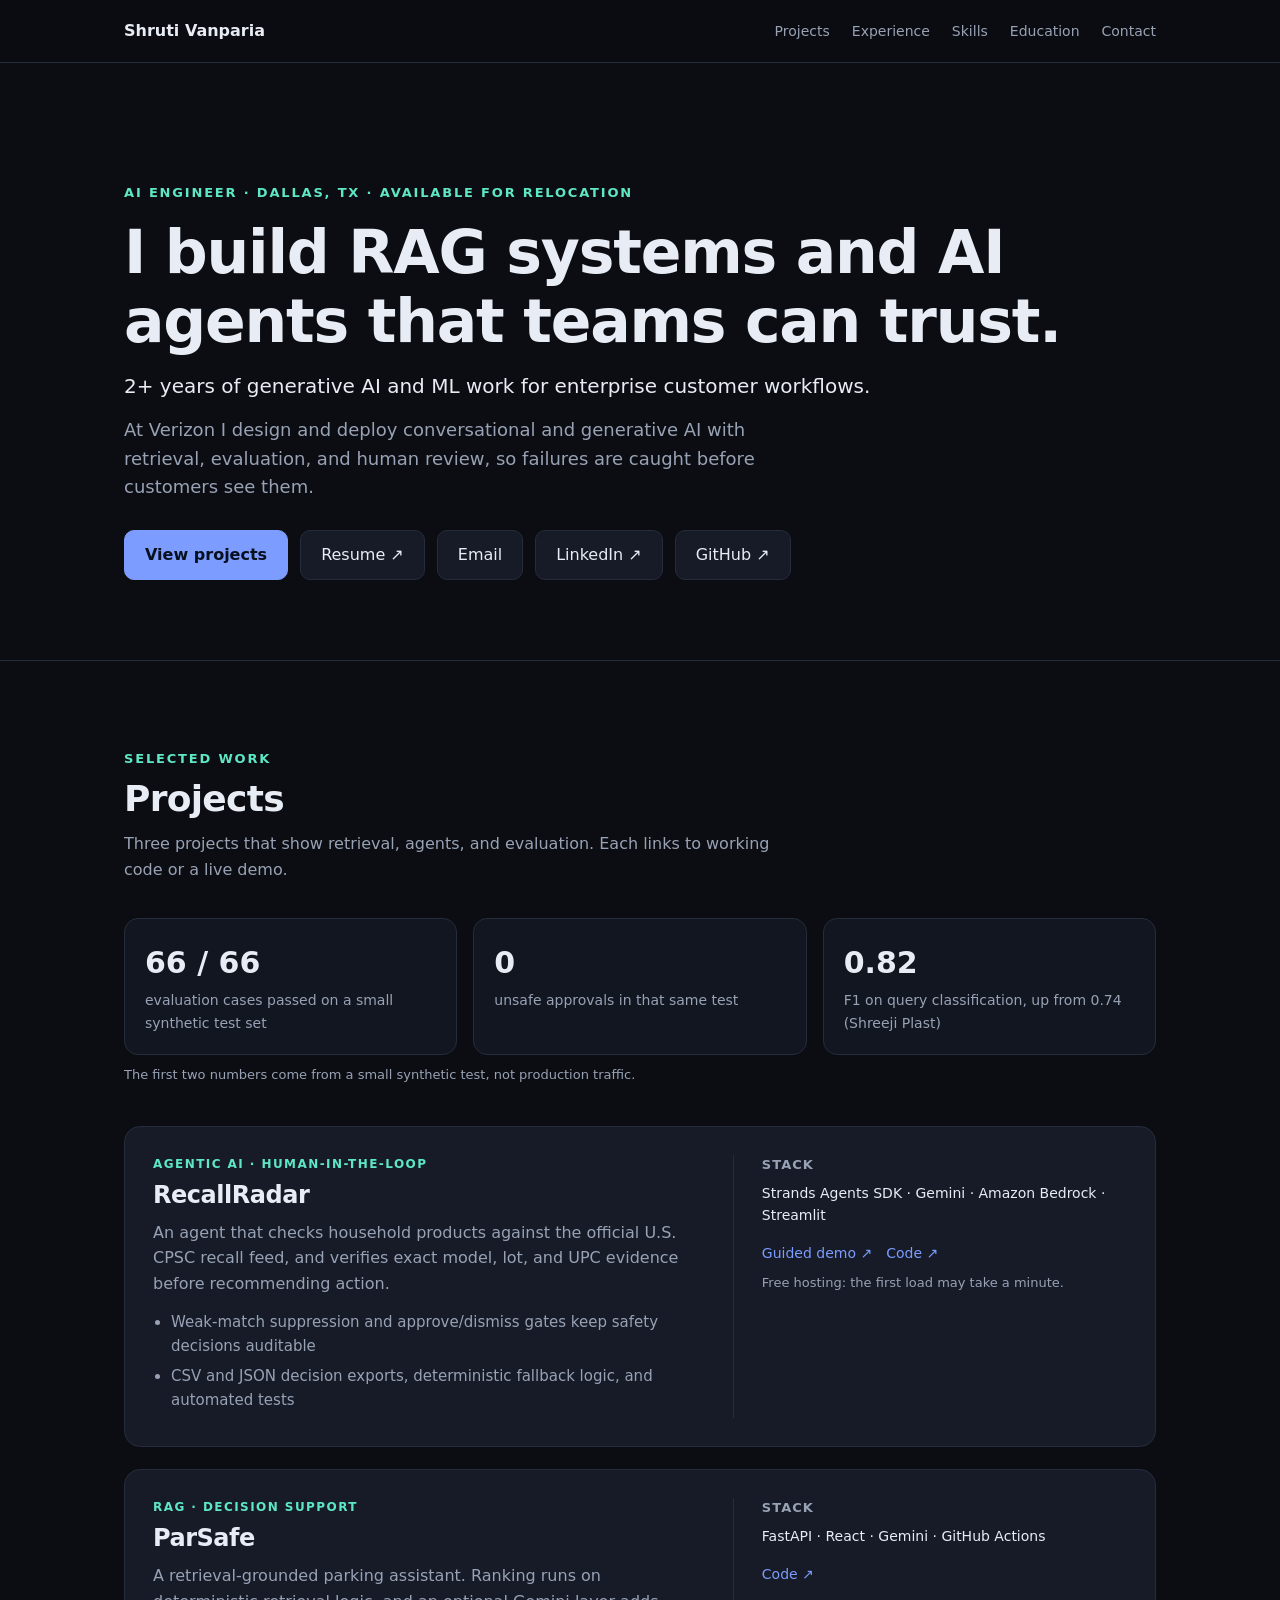
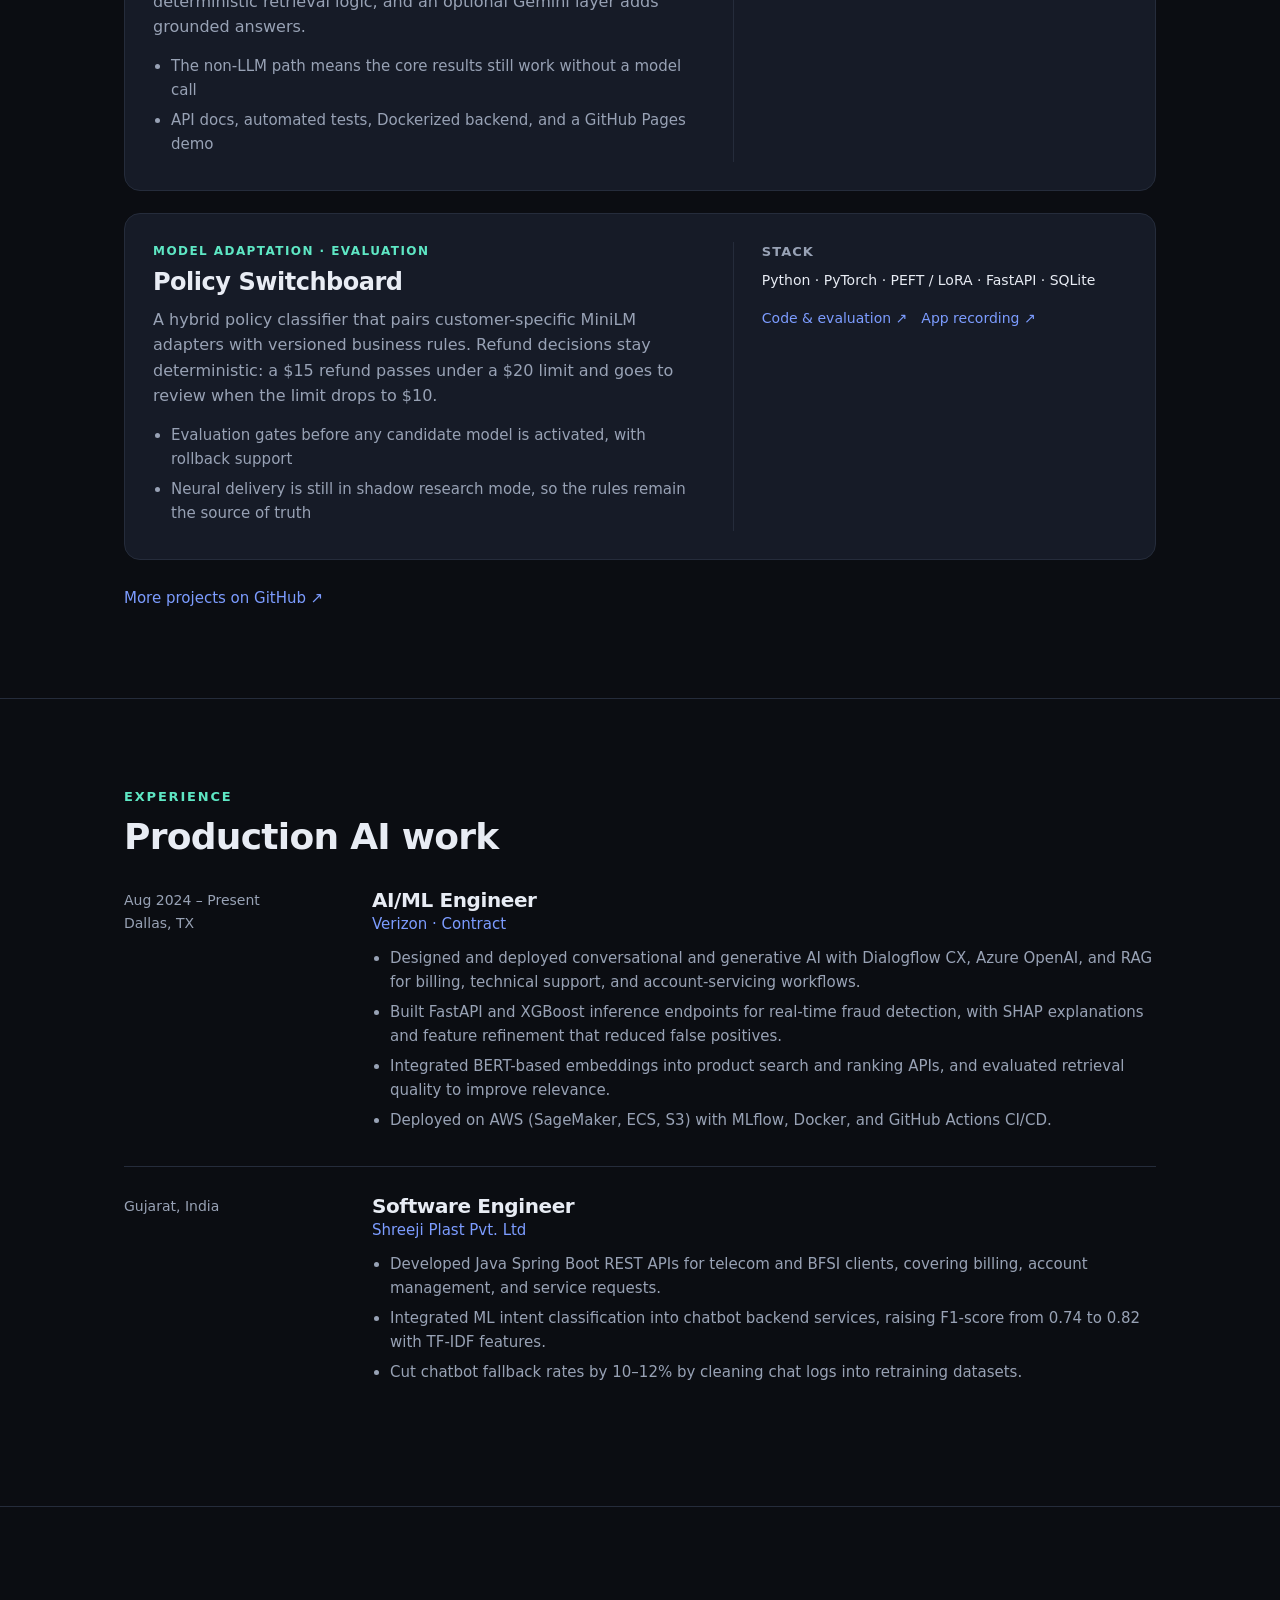
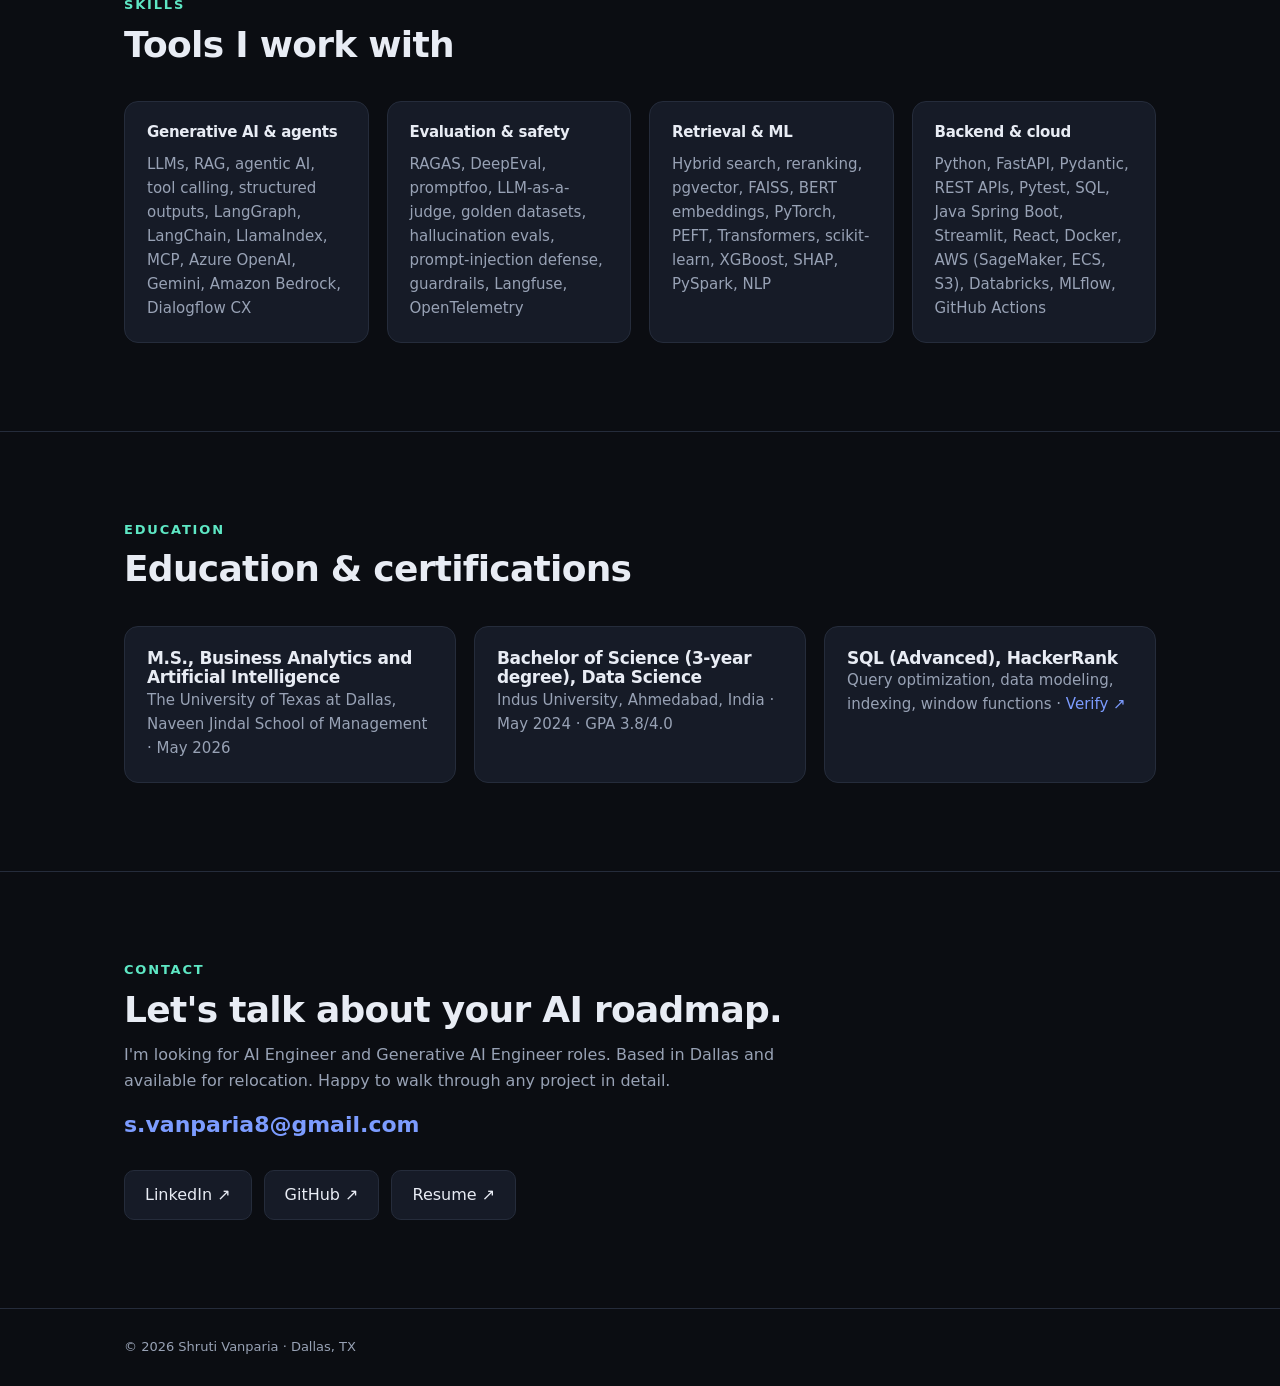
==== commit 3848e804: "Show bachelor's as a 3-year degree and update resume PDFs Co-Authored-By: Claude Opus 5.5 <noreply@a" ====
--- a/index.html
+++ b/index.html
@@ -275,7 +275,7 @@
         <p>The University of Texas at Dallas, Naveen Jindal School of Management · May 2026</p>
       </div>
       <div class="card">
-        <h3>B.S., Data Science</h3>
+        <h3>Bachelor of Science (3-year degree), Data Science</h3>
         <p>Indus University, Ahmedabad, India · May 2024 · GPA 3.8/4.0</p>
       </div>
       <div class="card">
